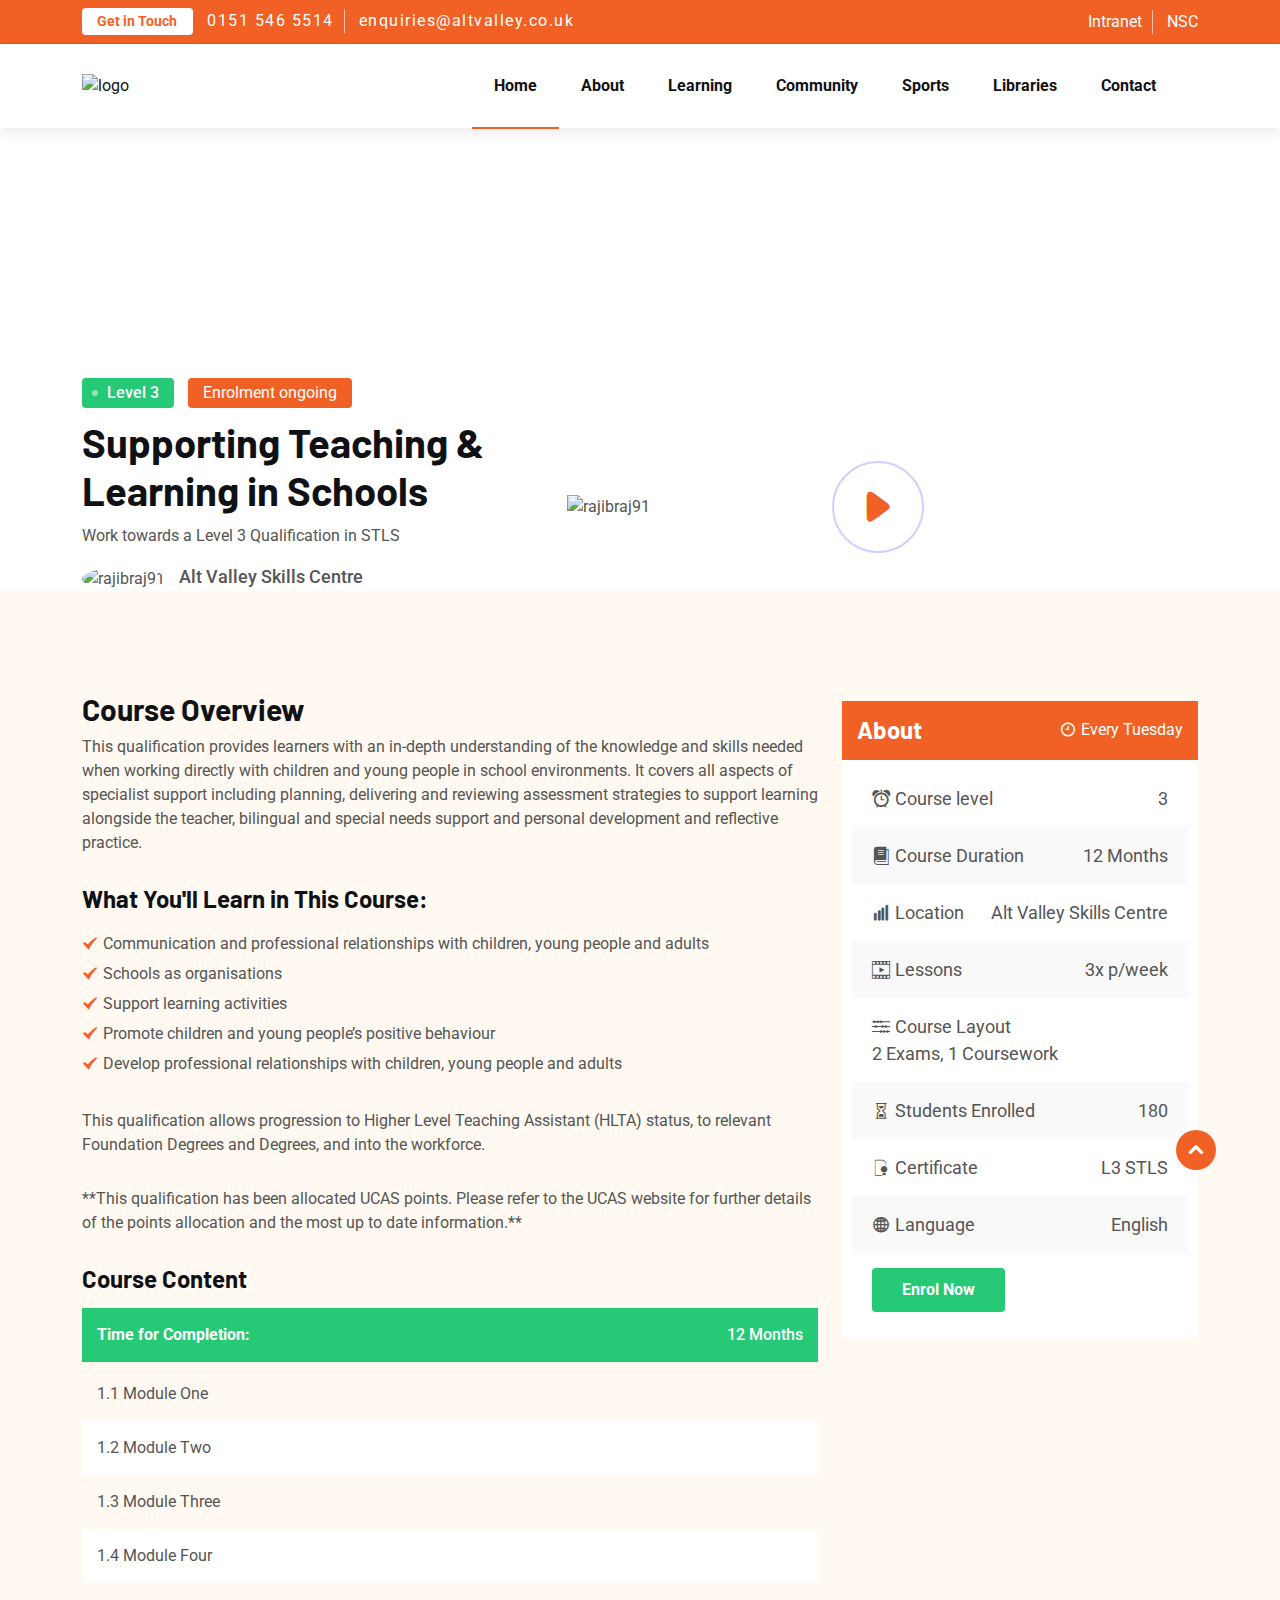
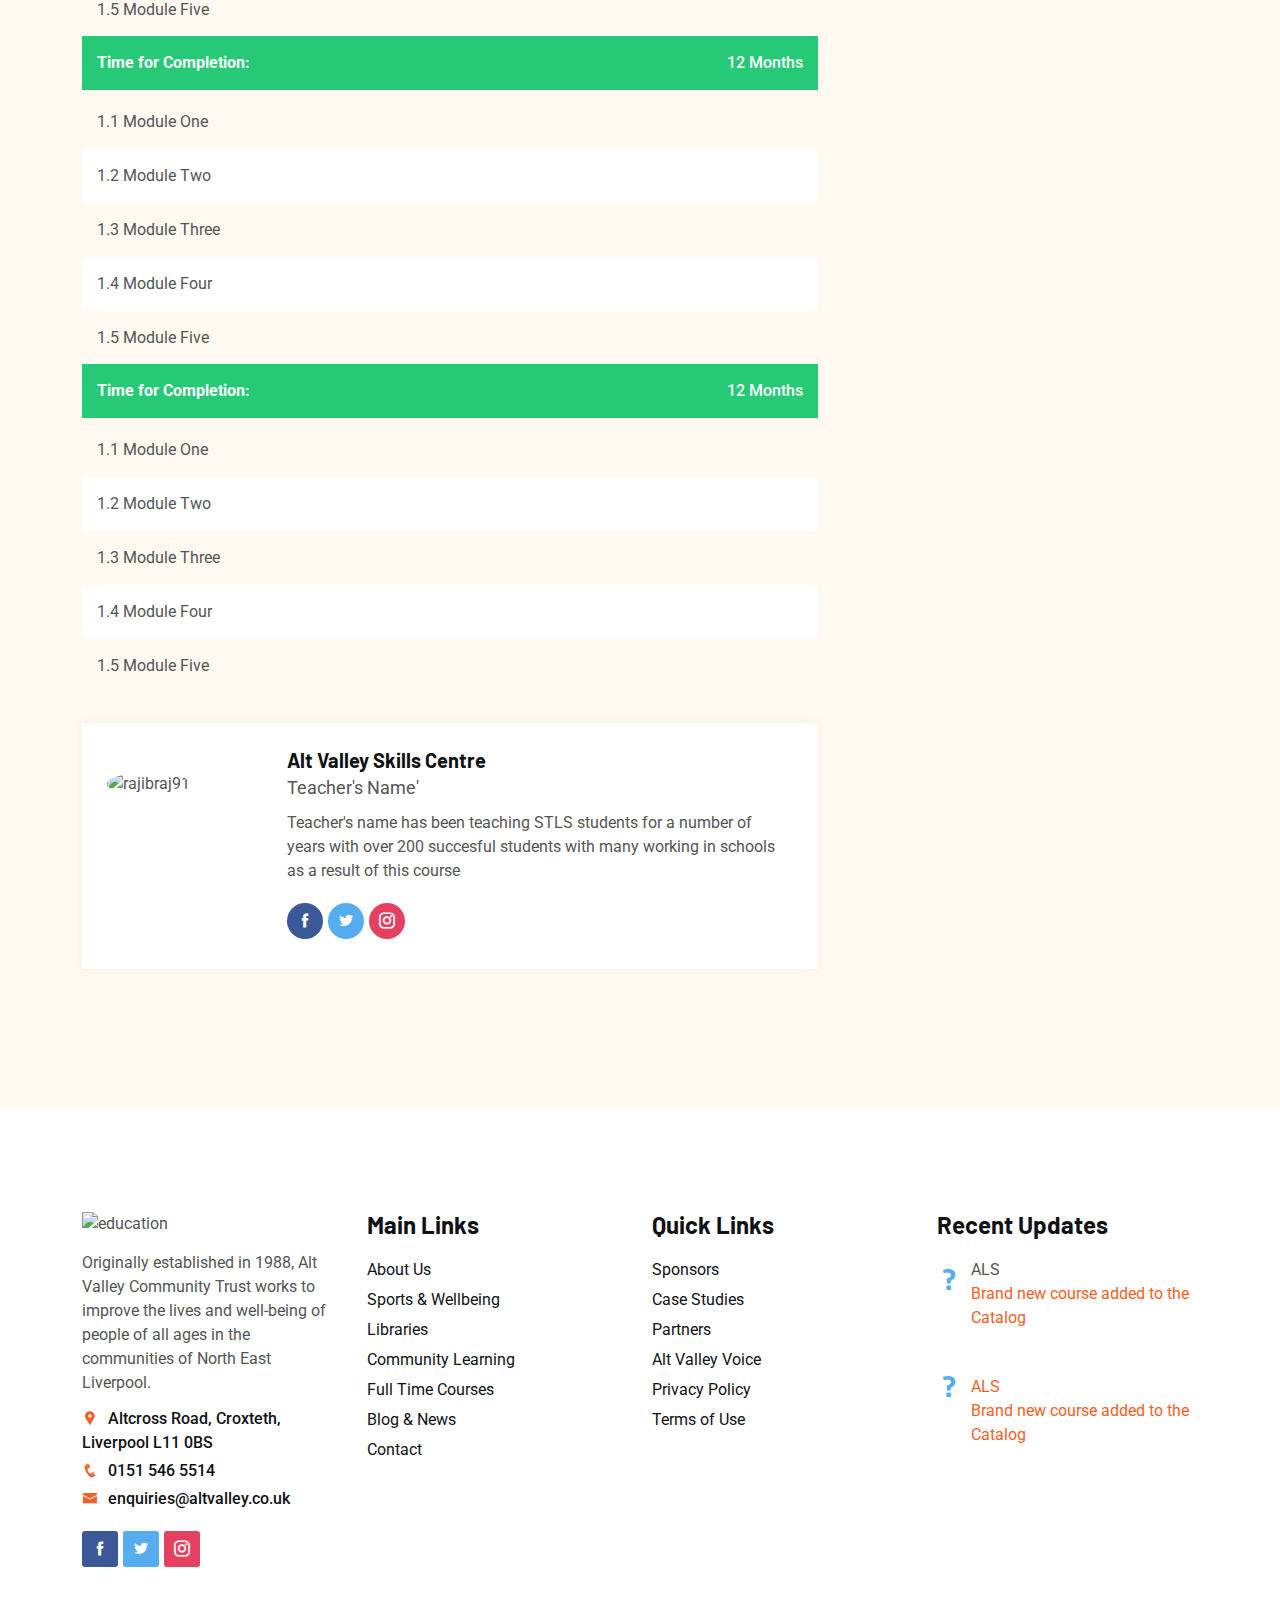
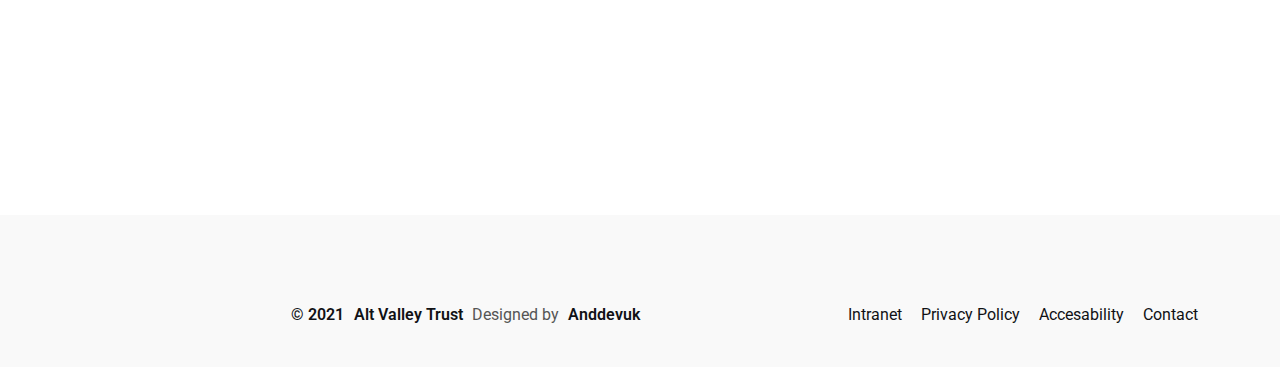
==== STLS.html @ a8e7ece6 "Add files via upload" ====
<!DOCTYPE html>
<html lang="en">
<head>
    <meta charset="UTF-8">
    <meta http-equiv="X-UA-Compatible" content="IE=edge">
    <meta name="viewport" content="width=device-width, initial-scale=1.0">
    <title>Alt Valley Community Trust</title>
    <link rel="shortcut icon" href="assets/images/x-icon.png" type="image/x-icon">

    <link rel="stylesheet" href="assets/css/animate.css">
    <link rel="stylesheet" href="assets/css/bootstrap.min.css">
    <link rel="stylesheet" href="assets/css/icofont.min.css">
    <link rel="stylesheet" href="assets/css/swiper.min.css">
    <link rel="stylesheet" href="assets/css/lightcase.css">
    <link rel="stylesheet" href="assets/css/style.css">
</head>
<body>

    <!-- preloader start here -->
    <div class="preloader d-none">
        <div class="preloader-inner">
            <div class="preloader-icon">
                <span></span>
                <span></span>
            </div>
        </div>
    </div>
    <!-- preloader ending here -->


    <!-- scrollToTop start here -->
    <a href="#" class="scrollToTop"><i class="icofont-rounded-up"></i></a>
    <!-- scrollToTop ending here -->

    <!-- header section start here -->
    <header class="header-section style-3">
        <div class="header-top">
            <div class="container">
                <div class="header-top-area">
                    <div class="header-top-contact">
                        <a href="#" class="lab-btn"><span>Get in Touch</span></a>
                        <a href="tel:0151 546 5514">0151 546 5514</a>
                        <a href="mailto:enquiries@altvalley.co.uk">enquiries@altvalley.co.uk</a>
                    </div>
                    <div class="header-top-reglog">
                        <a href="#" class="login">Intranet</a>
                        <a href="#" class="signup">NSC</a>
                    </div>
                </div>
            </div>
        </div>
        <div class="header-bottom">
            <div class="container">
                <div class="header-wrapper">
                    <div class="logo-search-acte">
                        <div class="logo">
                            <a href="#"><img src="assets/images/avct/altlogo2.png" alt="logo"></a>
                        </div>
                    </div>
                    <div class="menu-area">
                        <div class="menu">
                            <ul class="lab-ul">
                                <li class="active"><a href="#0">Home</a></li>     
                                <li><a href="#0">About</a>
                                    <ul class="lab-ul">
                                        <li><a href="#">About</a></li>
                                        <li><a href="#">Team</a></li>
                                        <li><a href="#">Instructor</a></li>
                                        <li><a href="#">Shop Pages</a></li>
                                        <li><a href="#">Search Page</a></li>
                                        <li><a href="#">Search None</a></li>
                                        <li><a href="#">404</a></li>
                                    </ul>
                                </li>
                                <li><a href="#0">Learning</a>
                                    <ul class="lab-ul">
                                        <li><a href="#">About</a></li>
                                        <li><a href="#">Team</a></li>
                                        <li><a href="#">Instructor</a></li>
                                        <li><a href="#">Shop Pages</a> </li>
                                        <li><a href="#">Search Page</a></li>
                                        <li><a href="#">Search None</a></li>
                                        <li><a href="#">404</a></li>
                                    </ul>
                                </li>  
                                <li><a href="#0">Community</a>
                                    <ul class="lab-ul">
                                        <li><a href="#">About</a></li>
                                        <li><a href="#">Team</a></li>
                                        <li><a href="#">Instructor</a></li>
                                        <li><a href="#">Shop Pages</a></li>
                                        <li><a href="#">Search Page</a></li>
                                        <li><a href="#">Search None</a></li>
                                        <li><a href="#">404</a></li>
                                    </ul>
                                </li>  
                                <li><a href="#0">Sports</a>
                                    <ul class="lab-ul">
                                        <li><a href="#">About</a></li>
                                        <li><a href="#">Team</a></li>
                                        <li><a href="#">Instructor</a></li>
                                        <li><a href="#">Shop Pages</a></li>
                                        <li><a href="#">Search Page</a></li>
                                        <li><a href="#">Search None</a></li>
                                        <li><a href="#">404</a></li>
                                    </ul>
                                </li>
                                <li><a href="#0">Libraries</a>
                                    <ul class="lab-ul">
                                        <li><a href="#">About</a></li>
                                        <li><a href="#">Team</a></li>
                                        <li><a href="#">Instructor</a></li>
                                        <li><a href="#">Shop Pages</a></li>
                                        <li><a href="#">Search Page</a></li>
                                        <li><a href="#">Search None</a></li>
                                        <li><a href="#">404</a></li>
                                    </ul>
                                </li>
                                <li><a href="#">Contact</a></li>
                            </ul>
                        </div>

                        <!-- toggle icons -->
                        <div class="header-bar d-lg-none">
                            <span></span>
                            <span></span>
                            <span></span>
                        </div>
                        <div class="ellepsis-bar d-lg-none">
                            <i class="icofont-info-square"></i>
                        </div>
                    </div>
                </div>
            </div>
        </div>
    </header>
    <!-- header section ending here -->


    <!-- Page Header section start here -->
    <div class="pageheader-section style-2">
        <div class="container">
            <div class="row justify-content-center justify-content-lg-between align-items-center flex-row-reverse">
                <div class="col-lg-7 col-12">
                    <div class="pageheader-thumb">
                        <img src="assets/images/avct/1.jpg" alt="rajibraj91" class="w-100">
                        <a href="#" class="video-button" data-rel="lightcase"><i class="icofont-ui-play"></i></a>
                    </div>
                </div>
                <div class="col-lg-5 col-12">
                    <div class="pageheader-content">
                        <div class="course-category">
                            <a href="#" class="course-cate">Level 3</a>
                            <a href="#" class="course-offer">Enrolment ongoing</a>
                        </div>
                        <h2 class="phs-title">Supporting Teaching & Learning in Schools</h2>
                        <p class="phs-desc">Work towards a Level 3 Qualification in STLS</p>
                        <div class="phs-thumb">
                            <img src="assets/images/pageheader/03.jpg" alt="rajibraj91">
                            <span>Alt Valley Skills Centre</span>
                        </div>
                    </div>
                </div>
            </div>
        </div>
    </div>
    <!-- Page Header section ending here -->


    <!-- course section start here -->
    <div class="course-single-section padding-tb section-bg">
        <div class="container">
            <div class="row justify-content-center">
                <div class="col-lg-8">
                    <div class="main-part">
                        <div class="course-item">
                            <div class="course-inner">
                                <div class="course-content">
                                    <h3>Course Overview</h3>
                                    <p>This qualification provides learners with an in-depth understanding of the knowledge and skills needed when working directly with children and young people in school environments. It covers all aspects of specialist support including planning, delivering and reviewing assessment strategies 
                                        to support learning alongside the teacher, bilingual and special needs support and personal development and reflective practice.</p>
                                    <h4>What You'll Learn in This Course:</h4>
                                    <ul class="lab-ul">
                                        <li><i class="icofont-tick-mark"></i>Communication and professional relationships with children, young people and adults</li>
                                        <li><i class="icofont-tick-mark"></i>Schools as organisations</li>
                                        <li><i class="icofont-tick-mark"></i>Support learning activities</li>
                                        <li><i class="icofont-tick-mark"></i>Promote children and young people’s positive behaviour</li>
                                        <li><i class="icofont-tick-mark"></i>Develop professional relationships with children, young people and adults</li>
                                    </ul>
                                    <p>This qualification allows progression to Higher Level Teaching Assistant (HLTA) status, to relevant Foundation Degrees and Degrees, and into the workforce.</p>
                                    <p>**This qualification has been allocated UCAS points. Please refer to the UCAS website for further details of the points allocation and the most up to date information.**</p>
                                </div>
                            </div>
                        </div>

                        <div class="course-video">
                            <div class="course-video-title">
                                <h4>Course Content</h4>
                            </div>
                            <div class="course-video-content">
                                <div class="accordion" id="accordionExample">

                                    <div class="accordion-item">
                                        <div class="accordion-header" id="accordion01">
                                            <button class="d-flex flex-wrap justify-content-between" data-bs-toggle="collapse" data-bs-target="#videolist1" aria-expanded="true" aria-controls="videolist1"><span>Time for Completion: </span> <span>12 Months</span> </button>
                                        </div>
                                        <div id="videolist1" class="accordion-collapse collapse show" aria-labelledby="accordion01" data-bs-parent="#accordionExample">
                                            <ul class="lab-ul video-item-list">
                                                <li class=" d-flex flex-wrap justify-content-between">
                                                    <div class="video-item-title">1.1 Module One</div> 
                                                </li>
                                                <li class=" d-flex flex-wrap justify-content-between">
                                                    <div class="video-item-title">1.2 Module Two</div>
                                                </li>
                                                <li class=" d-flex flex-wrap justify-content-between">
                                                    <div class="video-item-title">1.3 Module Three</div>
                                                </li>
                                                <li class=" d-flex flex-wrap justify-content-between">
                                                    <div class="video-item-title">1.4 Module Four</div>
                                                </li>
                                                <li class=" d-flex flex-wrap justify-content-between">
                                                    <div class="video-item-title">1.5 Module Five</div>
                                                </li>
                                            </ul>
                                        </div>
                                    </div>

                                    <div class="accordion-item">
                                        <div class="accordion-header" id="accordion02">
                                            <button class="d-flex flex-wrap justify-content-between" data-bs-toggle="collapse" data-bs-target="#videolist2" aria-expanded="true" aria-controls="videolist2"><span>Time for Completion: </span> <span>12 Months</span> </button>
                                        </div>
                                        <div id="videolist2" class="accordion-collapse collapse show" aria-labelledby="accordion02" data-bs-parent="#accordionExample">
                                            <ul class="lab-ul video-item-list">
                                                <li class=" d-flex flex-wrap justify-content-between">
                                                    <div class="video-item-title">1.1 Module One</div> 
                                                </li>
                                                <li class=" d-flex flex-wrap justify-content-between">
                                                    <div class="video-item-title">1.2 Module Two</div>
                                                </li>
                                                <li class=" d-flex flex-wrap justify-content-between">
                                                    <div class="video-item-title">1.3 Module Three</div>
                                                </li>
                                                <li class=" d-flex flex-wrap justify-content-between">
                                                    <div class="video-item-title">1.4 Module Four</div>
                                                </li>
                                                <li class=" d-flex flex-wrap justify-content-between">
                                                    <div class="video-item-title">1.5 Module Five</div>
                                                </li>
                                            </ul>
                                        </div>
                                    </div>

                                    <div class="accordion-item">
                                        <div class="accordion-header" id="accordion03">
                                            <button class="d-flex flex-wrap justify-content-between" data-bs-toggle="collapse" data-bs-target="#videolist3" aria-expanded="true" aria-controls="videolist3"><span>Time for Completion: </span> <span>12 Months</span> </button>
                                        </div>
                                        <div id="videolist3" class="accordion-collapse collapse show" aria-labelledby="accordion03" data-bs-parent="#accordionExample">
                                            <ul class="lab-ul video-item-list">
                                                <li class=" d-flex flex-wrap justify-content-between">
                                                    <div class="video-item-title">1.1 Module One</div> 
                                                </li>
                                                <li class=" d-flex flex-wrap justify-content-between">
                                                    <div class="video-item-title">1.2 Module Two</div>
                                                </li>
                                                <li class=" d-flex flex-wrap justify-content-between">
                                                    <div class="video-item-title">1.3 Module Three</div>
                                                </li>
                                                <li class=" d-flex flex-wrap justify-content-between">
                                                    <div class="video-item-title">1.4 Module Four</div>
                                                </li>
                                                <li class=" d-flex flex-wrap justify-content-between">
                                                    <div class="video-item-title">1.5 Module Five</div>
                                                </li>
                                            </ul>
                                        </div>
                                    </div>
                                </div>
                            </div>
                        </div>

                        <div class="authors">
                            <div class="author-thumb">
                                <img src="assets/images/author/01.jpg" alt="rajibraj91">
                            </div>
                            <div class="author-content">
                                <h5>Alt Valley Skills Centre</h5>
                                <span>Teacher's Name'</span>
                                <p>Teacher's name has been teaching STLS students for a number of years with over 200 succesful students with many working in schools as a result of this course</p>
                                <ul class="lab-ul social-icons">
                                    <li>
                                        <a href="#" class="facebook"><i class="icofont-facebook"></i></a>
                                    </li>
                                    <li>
                                        <a href="#" class="twitter"><i class="icofont-twitter"></i></a>
                                    </li>
                                    <li>
                                        <a href="#" class="instagram"><i class="icofont-instagram"></i></a>
                                    </li>
                                </ul>
                            </div>
                        </div>
                    </div>
                </div>
                <div class="col-lg-4">
                    <div class="sidebar-part">
                        <div class="course-side-detail">
                            <div class="csd-title">
                                <div class="csdt-left">
                                    <h4 class="mb-0">About</h4>
                                </div>
                                <div class="csdt-right">
                                    <p class="mb-0"><i class="icofont-clock-time"></i>Every Tuesday</p>
                                </div>
                            </div>
                            <div class="csd-content">
                                <div class="csdc-lists">
                                    <ul class="lab-ul">
                                        <li>
                                            <div class="csdc-left"><i class="icofont-ui-alarm"></i>Course level</div>
                                            <div class="csdc-right">3</div>
                                        </li>
                                        <li>
                                            <div class="csdc-left"><i class="icofont-book-alt"></i>Course Duration</div>
                                            <div class="csdc-right">12 Months</div>
                                        </li>
                                        <li>
                                            <div class="csdc-left"><i class="icofont-signal"></i>Location</div>
                                            <div class="csdc-right">Alt Valley Skills Centre</div>
                                        </li>
                                        <li>
                                            <div class="csdc-left"><i class="icofont-video-alt"></i>Lessons</div>
                                            <div class="csdc-right">3x p/week</div>
                                        </li>
                                        <li>
                                            <div class="csdc-left"><i class="icofont-abacus-alt"></i>Course Layout</div>
                                            <div class="csdc-right">2 Exams, 1 Coursework</div>
                                        </li>
                                        <li>
                                            <div class="csdc-left"><i class="icofont-hour-glass"></i>Students Enrolled</div>
                                            <div class="csdc-right">180</div>
                                        </li>
                                        <li>
                                            <div class="csdc-left"><i class="icofont-certificate"></i>Certificate</div>
                                            <div class="csdc-right">L3 STLS</div>
                                        </li>
                                        <li>
                                            <div class="csdc-left"><i class="icofont-globe"></i>Language</div>
                                            <div class="csdc-right">English</div>
                                        </li>
                                    </ul>
                                </div>

                                <div class="course-enroll">
                                    <a href="#" class="lab-btn"><span>Enrol Now</span></a>
                                </div>
                            </div>
                        </div>
                    </div>
                </div>
            </div>
        </div>
    </div>
    <!-- course section ending here -->

    
  <!-- Footer Section Start Here -->
  <footer class="style-2">
    <div class="footer-top padding-tb">
        <div class="container">
            <div class="row g-4 row-cols-xl-4 row-cols-sm-2 row-cols-1 justify-content-center">
                <div class="col">
                    <div class="footer-item our-address">
                        <div class="footer-inner">
                            <div class="footer-content">
                                <div class="title">
                                    <img src="assets/images/avct/altlogo2.png" alt="education">
                                </div>
                                <div class="content">
                                    <p>Originally established in 1988, Alt Valley Community Trust works to improve the lives and well-being of people of all ages in the communities of North East Liverpool.</p>
                                    <ul class="lab-ul office-address">
                                        <li><i class="icofont-google-map"></i>Altcross Road, Croxteth, <br>Liverpool L11 0BS</li>
                                        <li><i class="icofont-phone"></i>0151 546 5514</li>
                                        <li><i class="icofont-envelope"></i>enquiries@altvalley.co.uk</li>
                                    </ul>
                                    <ul class="lab-ul social-icons">
                                        <li><a href="#" class="facebook"><i class="icofont-facebook"></i></a></li>
                                        <li><a href="#" class="twitter"><i class="icofont-twitter"></i></a></li>
                                        <li><a href="#" class="instagram"><i class="icofont-instagram"></i></a></li>
                                    </ul>
                                </div>
                            </div>
                        </div>
                    </div>
                </div>
                <div class="col">
                    <div class="footer-item">
                        <div class="footer-inner">
                            <div class="footer-content">
                                <div class="title">
                                    <h4>Main Links</h4>
                                </div>
                                <div class="content">
                                    <ul class="lab-ul">
                                        <li><a href="#">About Us</a></li>
                                        <li><a href="#">Sports & Wellbeing</a></li>
                                        <li><a href="#">Libraries</a></li>
                                        <li><a href="#">Community Learning</a></li>
                                        <li><a href="#">Full Time Courses</a></li>
                                        <li><a href="#">Blog & News</a></li>
                                        <li><a href="#">Contact</a></li>
                                    </ul>
                                </div>
                            </div>
                        </div>
                    </div>
                </div>
                <div class="col">
                    <div class="footer-item">
                        <div class="footer-inner">
                            <div class="footer-content">
                                <div class="title">
                                    <h4>Quick Links</h4>
                                </div>
                                <div class="content">
                                    <ul class="lab-ul">
                                        <li><a href="#">Sponsors</a></li>
                                        <li><a href="#">Case Studies</a></li>
                                        <li><a href="#">Partners</a></li>
                                        <li><a href="#">Alt Valley Voice</a></li>
                                        <li><a href="#">Privacy Policy</a></li>
                                        <li><a href="#">Terms of Use</a></li>
                                    </ul>
                                </div>
                            </div>
                        </div>
                    </div>
                </div>
                <div class="col">
                    <div class="footer-item twitter-post">
                        <div class="footer-inner">
                            <div class="footer-content">
                                <div class="title">
                                    <h4>Recent Updates</h4>
                                </div>
                                <div class="content">
                                    <ul class="lab-ul">
                                        <li>
                                            <i class="icofont-question"></i>
                                            <p>ALS <a href="#">Brand new course added to the Catalog</p>
                                        </li>
                                        <li>
                                            <i class="icofont-question"></i>
                                            <p>ALS <a href="#">Brand new course added to the Catalog</p>
                                        </li>
                                    </ul>
                                </div>
                            </div>
                        </div>
                    </div>
                </div>
            </div>
        </div>
    </div>
    <div class="footer-bottom">
        <div class="container">
            <div class="section-wrapper">
                <p>&copy; 2021 <a href="#">Alt Valley Trust</a> Designed by <a href="https://anddevuk.com" target="_blank">Anddevuk</a> </p>
                <div class="footer-bottom-list">
                    <a href="#">Intranet</a>
                    <a href="#">Privacy Policy</a>
                    <a href="#">Accesability</a>
                    <a href="#">Contact</a>
                </div>
            </div>
        </div>
    </div>
</footer>
<!-- Footer Section Ending Here -->



    <script src="assets/js/jquery.js"></script>
    <script src="assets/js/bootstrap.min.js"></script>
    <script src="assets/js/swiper.min.js"></script>
    <script src="assets/js/progress.js"></script>
    <script src="assets/js/lightcase.js"></script>
    <script src="assets/js/counter-up.js"></script>
    <script src="assets/js/isotope.pkgd.js"></script>
    <script src="assets/js/functions.js"></script>
</body>
</html>
---- assets/css/lightcase.css ----
/**
 * Lightcase - jQuery Plugin
 * The smart and flexible Lightbox Plugin.
 *
 * @author		Cornel Boppart <cornel@bopp-art.com>
 * @copyright	Author
 *
 * @version		2.5.0 (11/03/2018)
 */
/**
 * Lightcase settings
 *
 * Note: Override default settings for your project without touching this source code by simply
 * defining those variables within a SASS map called '$lightcase-custom'.
 *
 * // Example usage
 * $lightcase-custom: (
 *   'breakpoint': 768px
 * );
 */
@font-face {
  font-family: 'lightcase';
  src: url("../fonts/lightcase.eot?55356177");
  src: url("../fonts/lightcase.eot?55356177#iefix") format("embedded-opentype"), url("../fonts/lightcase.woff?55356177") format("woff"), url("../fonts/lightcase.ttf?55356177") format("truetype"), url("../fonts/lightcase.svg?55356177#lightcase") format("svg");
  font-weight: normal;
  font-style: normal;
}
/* line 12, ../scss/components/fonts/_font-lightcase.scss */
[class*='lightcase-icon-']:before {
  font-family: 'lightcase', sans-serif;
  font-style: normal;
  font-weight: normal;
  speak: none;
  display: inline-block;
  text-decoration: inherit;
  width: 1em;
  text-align: center;
  /* For safety - reset parent styles, that can break glyph codes*/
  font-variant: normal;
  text-transform: none;
  /* fix buttons height, for twitter bootstrap */
  line-height: 1em;
  /* Uncomment for 3D effect */
  /* text-shadow: 1px 1px 1px rgba(127, 127, 127, 0.3); */
}

/* Codes */
/* line 35, ../scss/components/fonts/_font-lightcase.scss */
.lightcase-icon-play:before {
  content: '\e800';
}

/* line 36, ../scss/components/fonts/_font-lightcase.scss */
.lightcase-icon-pause:before {
  content: '\e801';
}

/* line 37, ../scss/components/fonts/_font-lightcase.scss */
.lightcase-icon-close:before {
  content: '\e802';
}

/* line 38, ../scss/components/fonts/_font-lightcase.scss */
.lightcase-icon-prev:before {
  content: '\e803';
}

/* line 39, ../scss/components/fonts/_font-lightcase.scss */
.lightcase-icon-next:before {
  content: '\e804';
}

/* line 40, ../scss/components/fonts/_font-lightcase.scss */
.lightcase-icon-spin:before {
  content: '\e805';
}

/**
 * Mixin providing icon defaults to be used on top of font-lightcase.
 *
 * Example usage:
 * @include icon(#e9e9e9)
 */
/**
 * Mixin providing icon defaults including a hover status to be used
 * on top of font-lightcase.
 *
 * Example usage:
 * @include icon-hover(#e9e9e9, #fff)
 */
/**
 * Provides natural content overflow behavior and scrolling support
 * even so for touch devices.
 *
 * Example usage:
 * @include overflow()
 */
/**
 * Neutralizes/resets dimensions including width, height, position as well as margins,
 * paddings and styles. Used to enforce a neutral and unstyled look and behavoir!
 *
 * Example usage:
 * @include clear(true)
 *
 * @param boolean $important
 */
@-webkit-keyframes lightcase-spin {
  0% {
    -webkit-transform: rotate(0deg);
    -moz-transform: rotate(0deg);
    -o-transform: rotate(0deg);
    transform: rotate(0deg);
  }
  100% {
    -webkit-transform: rotate(359deg);
    -moz-transform: rotate(359deg);
    -o-transform: rotate(359deg);
    transform: rotate(359deg);
  }
}
@-moz-keyframes lightcase-spin {
  0% {
    -webkit-transform: rotate(0deg);
    -moz-transform: rotate(0deg);
    -o-transform: rotate(0deg);
    transform: rotate(0deg);
  }
  100% {
    -webkit-transform: rotate(359deg);
    -moz-transform: rotate(359deg);
    -o-transform: rotate(359deg);
    transform: rotate(359deg);
  }
}
@-o-keyframes lightcase-spin {
  0% {
    -webkit-transform: rotate(0deg);
    -moz-transform: rotate(0deg);
    -o-transform: rotate(0deg);
    transform: rotate(0deg);
  }
  100% {
    -webkit-transform: rotate(359deg);
    -moz-transform: rotate(359deg);
    -o-transform: rotate(359deg);
    transform: rotate(359deg);
  }
}
@-ms-keyframes lightcase-spin {
  0% {
    -webkit-transform: rotate(0deg);
    -moz-transform: rotate(0deg);
    -o-transform: rotate(0deg);
    transform: rotate(0deg);
  }
  100% {
    -webkit-transform: rotate(359deg);
    -moz-transform: rotate(359deg);
    -o-transform: rotate(359deg);
    transform: rotate(359deg);
  }
}
@keyframes lightcase-spin {
  0% {
    -webkit-transform: rotate(0deg);
    -moz-transform: rotate(0deg);
    -o-transform: rotate(0deg);
    transform: rotate(0deg);
  }
  100% {
    -webkit-transform: rotate(359deg);
    -moz-transform: rotate(359deg);
    -o-transform: rotate(359deg);
    transform: rotate(359deg);
  }
}
/* line 1, ../scss/components/modules/_case.scss */
#lightcase-case {
  display: none;
  position: fixed;
  z-index: 2002;
  top: 50%;
  left: 50%;
  font-family: arial, sans-serif;
  font-size: 13px;
  line-height: 1.5;
  text-align: left;
  text-shadow: 0 0 10px rgba(0, 0, 0, 0.5);
}
@media screen and (max-width: 640px) {
  /* line 16, ../scss/components/modules/_case.scss */
  html[data-lc-type=inline] #lightcase-case, html[data-lc-type=ajax] #lightcase-case {
    position: fixed !important;
    top: 0 !important;
    left: 0 !important;
    right: 0 !important;
    bottom: 0 !important;
    margin: 0 !important;
    padding: 55px 0 70px 0;
    width: 100% !important;
    height: 100% !important;
    overflow: auto !important;
  }
}

@media screen and (min-width: 641px) {
  /* line 4, ../scss/components/modules/_content.scss */
  html:not([data-lc-type=error]) #lightcase-content {
    position: relative;
    z-index: 1;
    text-shadow: none;
    background-color: #fff;
    -webkit-box-shadow: 0 0 30px rgba(0, 0, 0, 0.5);
    -moz-box-shadow: 0 0 30px rgba(0, 0, 0, 0.5);
    -o-box-shadow: 0 0 30px rgba(0, 0, 0, 0.5);
    box-shadow: 0 0 30px rgba(0, 0, 0, 0.5);
    -webkit-backface-visibility: hidden;
  }
}
@media screen and (min-width: 641px) {
  /* line 23, ../scss/components/modules/_content.scss */
  html[data-lc-type=image] #lightcase-content, html[data-lc-type=video] #lightcase-content {
    background-color: #333;
  }
}
/* line 31, ../scss/components/modules/_content.scss */
html[data-lc-type=inline] #lightcase-content, html[data-lc-type=ajax] #lightcase-content, html[data-lc-type=error] #lightcase-content {
  -webkit-box-shadow: none;
  -moz-box-shadow: none;
  -o-box-shadow: none;
  box-shadow: none;
}
@media screen and (max-width: 640px) {
  /* line 31, ../scss/components/modules/_content.scss */
  html[data-lc-type=inline] #lightcase-content, html[data-lc-type=ajax] #lightcase-content, html[data-lc-type=error] #lightcase-content {
    position: relative !important;
    top: auto !important;
    left: auto !important;
    width: auto !important;
    height: auto !important;
    margin: 0 !important;
    padding: 0 !important;
    border: none !important;
    background: none !important;
  }
}
/* line 43, ../scss/components/modules/_content.scss */
html[data-lc-type=inline] #lightcase-content .lightcase-contentInner, html[data-lc-type=ajax] #lightcase-content .lightcase-contentInner, html[data-lc-type=error] #lightcase-content .lightcase-contentInner {
  -webkit-box-sizing: border-box;
  -moz-box-sizing: border-box;
  -o-box-sizing: border-box;
  box-sizing: border-box;
}
@media screen and (max-width: 640px) {
  /* line 43, ../scss/components/modules/_content.scss */
  html[data-lc-type=inline] #lightcase-content .lightcase-contentInner, html[data-lc-type=ajax] #lightcase-content .lightcase-contentInner, html[data-lc-type=error] #lightcase-content .lightcase-contentInner {
    padding: 15px;
  }
  /* line 52, ../scss/components/modules/_content.scss */
  html[data-lc-type=inline] #lightcase-content .lightcase-contentInner, html[data-lc-type=inline] #lightcase-content .lightcase-contentInner > *, html[data-lc-type=ajax] #lightcase-content .lightcase-contentInner, html[data-lc-type=ajax] #lightcase-content .lightcase-contentInner > *, html[data-lc-type=error] #lightcase-content .lightcase-contentInner, html[data-lc-type=error] #lightcase-content .lightcase-contentInner > * {
    width: 100% !important;
    max-width: none !important;
  }
  /* line 59, ../scss/components/modules/_content.scss */
  html[data-lc-type=inline] #lightcase-content .lightcase-contentInner > *:not(iframe), html[data-lc-type=ajax] #lightcase-content .lightcase-contentInner > *:not(iframe), html[data-lc-type=error] #lightcase-content .lightcase-contentInner > *:not(iframe) {
    height: auto !important;
    max-height: none !important;
  }
}
@media screen and (max-width: 640px) {
  /* line 70, ../scss/components/modules/_content.scss */
  html.lightcase-isMobileDevice[data-lc-type=iframe] #lightcase-content .lightcase-contentInner iframe {
    overflow: auto;
    -webkit-overflow-scrolling: touch;
  }
}
@media screen and (max-width: 640px) and (min-width: 641px) {
  /* line 74, ../scss/components/modules/_content.scss */
  html[data-lc-type=image] #lightcase-content .lightcase-contentInner, html[data-lc-type=video] #lightcase-content .lightcase-contentInner {
    line-height: 0.75;
  }
}

/* line 82, ../scss/components/modules/_content.scss */
html[data-lc-type=image] #lightcase-content .lightcase-contentInner {
  position: relative;
  overflow: hidden !important;
}
@media screen and (max-width: 640px) {
  /* line 91, ../scss/components/modules/_content.scss */
  html[data-lc-type=inline] #lightcase-content .lightcase-contentInner .lightcase-inlineWrap, html[data-lc-type=ajax] #lightcase-content .lightcase-contentInner .lightcase-inlineWrap, html[data-lc-type=error] #lightcase-content .lightcase-contentInner .lightcase-inlineWrap {
    position: relative !important;
    top: auto !important;
    left: auto !important;
    width: auto !important;
    height: auto !important;
    margin: 0 !important;
    padding: 0 !important;
    border: none !important;
    background: none !important;
  }
}
@media screen and (min-width: 641px) {
  /* line 100, ../scss/components/modules/_content.scss */
  html:not([data-lc-type=error]) #lightcase-content .lightcase-contentInner .lightcase-inlineWrap {
    padding: 30px;
    overflow: auto;
    -webkit-box-sizing: border-box;
    -moz-box-sizing: border-box;
    -o-box-sizing: border-box;
    box-sizing: border-box;
  }
}
@media screen and (max-width: 640px) {
  /* line 117, ../scss/components/modules/_content.scss */
  #lightcase-content h1, #lightcase-content h2, #lightcase-content h3, #lightcase-content h4, #lightcase-content h5, #lightcase-content h6, #lightcase-content p {
    color: #aaa;
  }
}
@media screen and (min-width: 641px) {
  /* line 117, ../scss/components/modules/_content.scss */
  #lightcase-content h1, #lightcase-content h2, #lightcase-content h3, #lightcase-content h4, #lightcase-content h5, #lightcase-content h6, #lightcase-content p {
    color: #333;
  }
}

/* line 3, ../scss/components/modules/_error.scss */
#lightcase-case p.lightcase-error {
  margin: 0;
  font-size: 17px;
  text-align: center;
  white-space: nowrap;
  overflow: hidden;
  text-overflow: ellipsis;
  color: #aaa;
}
@media screen and (max-width: 640px) {
  /* line 3, ../scss/components/modules/_error.scss */
  #lightcase-case p.lightcase-error {
    padding: 30px 0;
  }
}
@media screen and (min-width: 641px) {
  /* line 3, ../scss/components/modules/_error.scss */
  #lightcase-case p.lightcase-error {
    padding: 0;
  }
}

/* line 4, ../scss/components/modules/_global.scss */
.lightcase-open body {
  overflow: hidden;
}
/* line 8, ../scss/components/modules/_global.scss */
.lightcase-isMobileDevice .lightcase-open body {
  max-width: 100%;
  max-height: 100%;
}

/* line 1, ../scss/components/modules/_info.scss */
#lightcase-info {
  position: absolute;
  padding-top: 15px;
}
/* line 9, ../scss/components/modules/_info.scss */
#lightcase-info #lightcase-title,
#lightcase-info #lightcase-caption {
  margin: 0;
  padding: 0;
  line-height: 1.5;
  font-weight: normal;
  text-overflow: ellipsis;
}
/* line 19, ../scss/components/modules/_info.scss */
#lightcase-info #lightcase-title {
  font-size: 17px;
  color: #aaa;
}
@media screen and (max-width: 640px) {
  /* line 19, ../scss/components/modules/_info.scss */
  #lightcase-info #lightcase-title {
    position: fixed;
    top: 10px;
    left: 0;
    max-width: 87.5%;
    padding: 5px 15px;
    background: #333;
  }
}
/* line 33, ../scss/components/modules/_info.scss */
#lightcase-info #lightcase-caption {
  clear: both;
  font-size: 13px;
  color: #aaa;
}
/* line 39, ../scss/components/modules/_info.scss */
#lightcase-info #lightcase-sequenceInfo {
  font-size: 11px;
  color: #aaa;
}
@media screen and (max-width: 640px) {
  /* line 45, ../scss/components/modules/_info.scss */
  .lightcase-fullScreenMode #lightcase-info {
    padding-left: 15px;
    padding-right: 15px;
  }
  /* line 51, ../scss/components/modules/_info.scss */
  html:not([data-lc-type=image]):not([data-lc-type=video]):not([data-lc-type=flash]):not([data-lc-type=error]) #lightcase-info {
    position: static;
  }
}

/* line 1, ../scss/components/modules/_loading.scss */
#lightcase-loading {
  position: fixed;
  z-index: 9999;
  width: 1.123em;
  height: auto;
  font-size: 38px;
  line-height: 1;
  text-align: center;
  text-shadow: none;
  position: fixed;
  z-index: 2001;
  top: 50%;
  left: 50%;
  margin-top: -0.5em;
  margin-left: -0.5em;
  opacity: 1;
  font-size: 32px;
  text-shadow: 0 0 15px #fff;
  -moz-transform-origin: 50% 53%;
  -webkit-animation: lightcase-spin 0.5s infinite linear;
  -moz-animation: lightcase-spin 0.5s infinite linear;
  -o-animation: lightcase-spin 0.5s infinite linear;
  animation: lightcase-spin 0.5s infinite linear;
}
/* line 20, ../scss/components/mixins/_presets.scss */
#lightcase-loading, #lightcase-loading:focus {
  text-decoration: none;
  color: #fff;
  -webkit-tap-highlight-color: transparent;
  -webkit-transition: color, opacity, ease-in-out 0.25s;
  -moz-transition: color, opacity, ease-in-out 0.25s;
  -o-transition: color, opacity, ease-in-out 0.25s;
  transition: color, opacity, ease-in-out 0.25s;
}
/* line 32, ../scss/components/mixins/_presets.scss */
#lightcase-loading > span {
  display: inline-block;
  text-indent: -9999px;
}

/* line 2, ../scss/components/modules/_navigation.scss */
a[class*='lightcase-icon-'] {
  position: fixed;
  z-index: 9999;
  width: 1.123em;
  height: auto;
  font-size: 38px;
  line-height: 1;
  text-align: center;
  text-shadow: none;
  outline: none;
  cursor: pointer;
}
/* line 20, ../scss/components/mixins/_presets.scss */
a[class*='lightcase-icon-'], a[class*='lightcase-icon-']:focus {
  text-decoration: none;
  color: rgba(255, 255, 255, 0.6);
  -webkit-tap-highlight-color: transparent;
  -webkit-transition: color, opacity, ease-in-out 0.25s;
  -moz-transition: color, opacity, ease-in-out 0.25s;
  -o-transition: color, opacity, ease-in-out 0.25s;
  transition: color, opacity, ease-in-out 0.25s;
}
/* line 32, ../scss/components/mixins/_presets.scss */
a[class*='lightcase-icon-'] > span {
  display: inline-block;
  text-indent: -9999px;
}
/* line 49, ../scss/components/mixins/_presets.scss */
a[class*='lightcase-icon-']:hover {
  color: white;
  text-shadow: 0 0 15px white;
}
/* line 10, ../scss/components/modules/_navigation.scss */
.lightcase-isMobileDevice a[class*='lightcase-icon-']:hover {
  color: #aaa;
  text-shadow: none;
}
/* line 17, ../scss/components/modules/_navigation.scss */
a[class*='lightcase-icon-'].lightcase-icon-close {
  position: fixed;
  top: 15px;
  right: 15px;
  bottom: auto;
  margin: 0;
  opacity: 0;
  outline: none;
}
/* line 28, ../scss/components/modules/_navigation.scss */
a[class*='lightcase-icon-'].lightcase-icon-prev {
  left: 15px;
}
/* line 33, ../scss/components/modules/_navigation.scss */
a[class*='lightcase-icon-'].lightcase-icon-next {
  right: 15px;
}
/* line 38, ../scss/components/modules/_navigation.scss */
a[class*='lightcase-icon-'].lightcase-icon-pause, a[class*='lightcase-icon-'].lightcase-icon-play {
  left: 50%;
  margin-left: -0.5em;
}
@media screen and (min-width: 641px) {
  /* line 38, ../scss/components/modules/_navigation.scss */
  a[class*='lightcase-icon-'].lightcase-icon-pause, a[class*='lightcase-icon-'].lightcase-icon-play {
    opacity: 0;
  }
}
@media screen and (max-width: 640px) {
  /* line 2, ../scss/components/modules/_navigation.scss */
  a[class*='lightcase-icon-'] {
    bottom: 15px;
    font-size: 24px;
  }
}
@media screen and (min-width: 641px) {
  /* line 2, ../scss/components/modules/_navigation.scss */
  a[class*='lightcase-icon-'] {
    bottom: 50%;
    margin-bottom: -0.5em;
  }
  /* line 57, ../scss/components/modules/_navigation.scss */
  a[class*='lightcase-icon-']:hover, #lightcase-case:hover ~ a[class*='lightcase-icon-'] {
    opacity: 1;
  }
}

/* line 1, ../scss/components/modules/_overlay.scss */
#lightcase-overlay {
  display: none;
  width: 100%;
  min-height: 100%;
  position: fixed;
  z-index: 2000;
  top: -9999px;
  bottom: -9999px;
  left: 0;
  background: #333;
}
@media screen and (max-width: 640px) {
  /* line 1, ../scss/components/modules/_overlay.scss */
  #lightcase-overlay {
    opacity: 1 !important;
  }
}
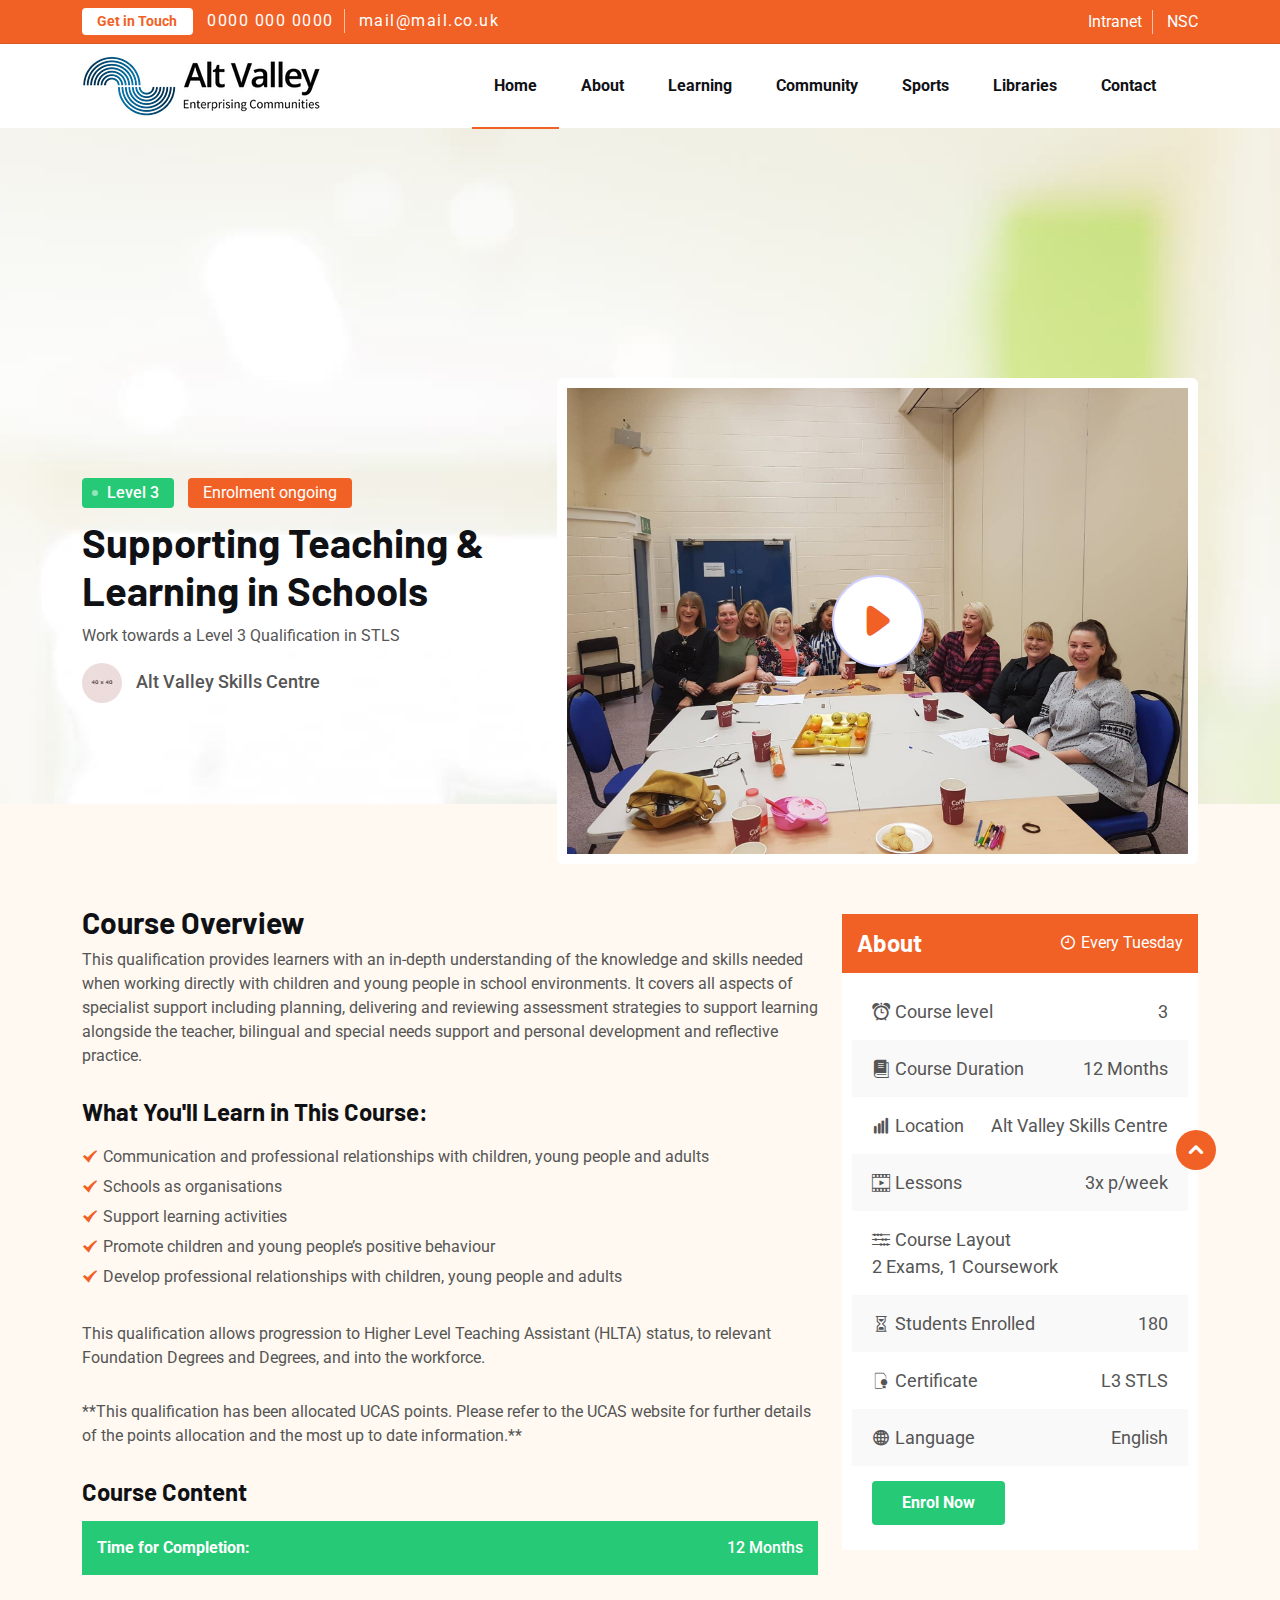
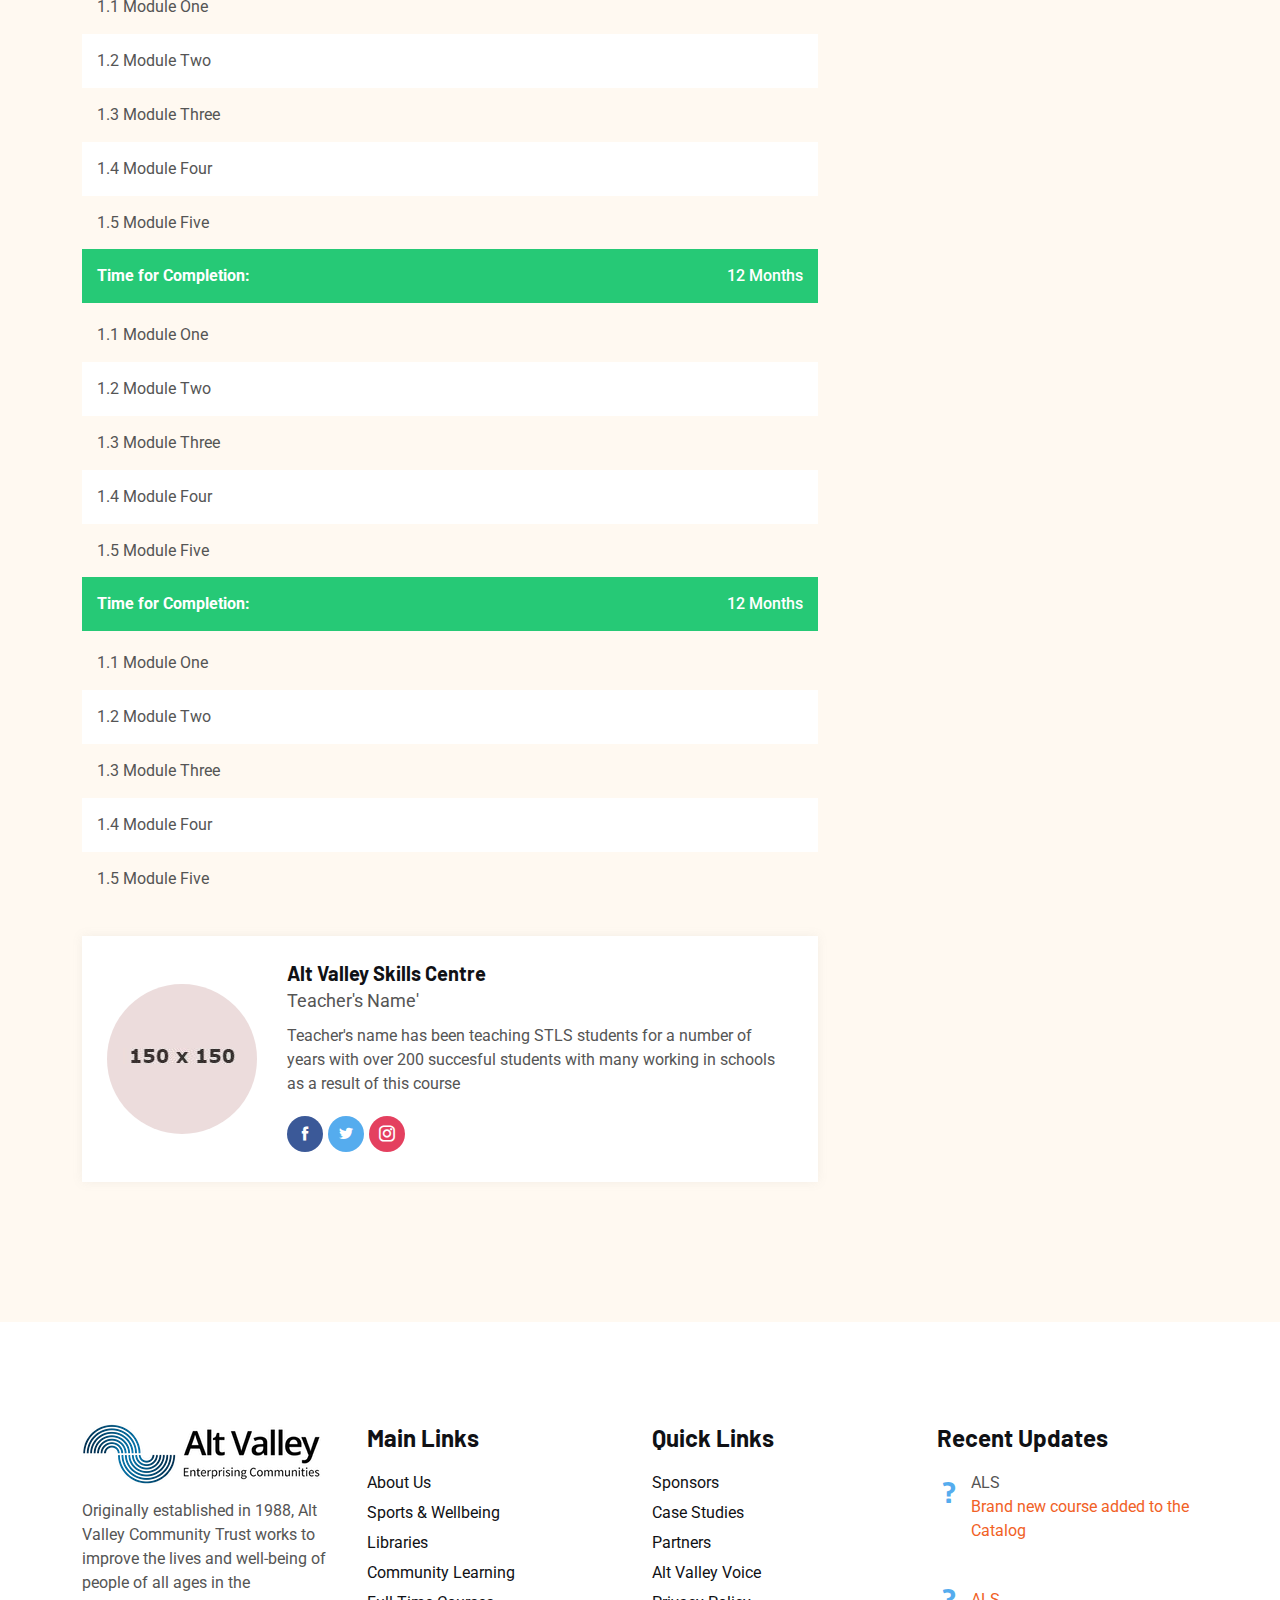
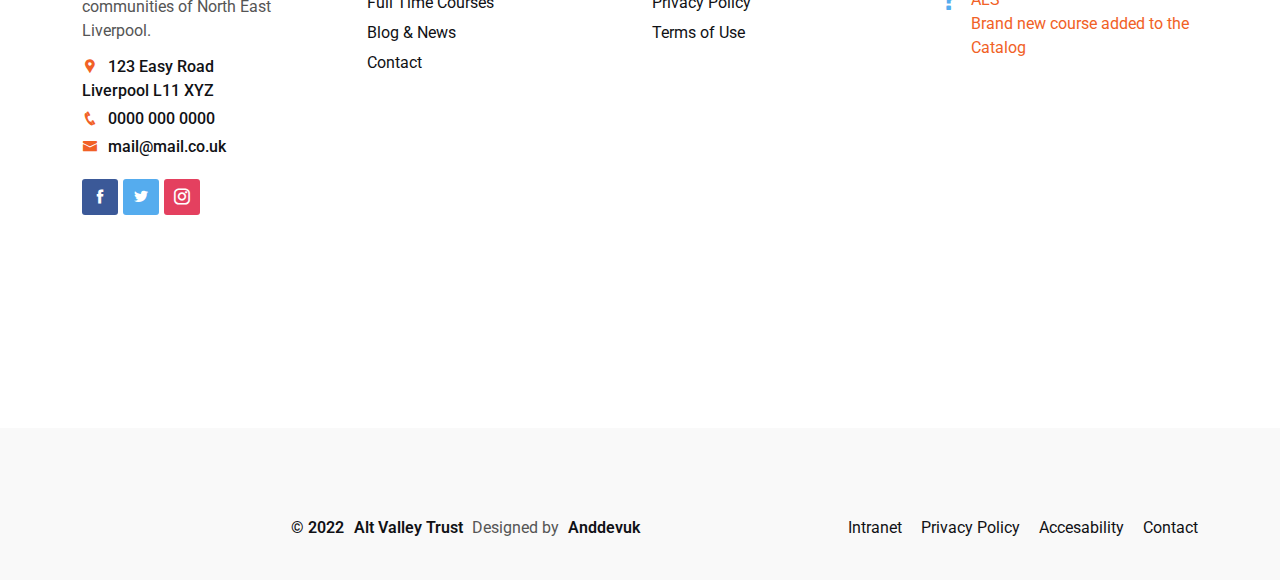
==== commit 75fbc09e: "Update STLS.html" ====
--- a/STLS.html
+++ b/STLS.html
@@ -39,8 +39,8 @@
                 <div class="header-top-area">
                     <div class="header-top-contact">
                         <a href="#" class="lab-btn"><span>Get in Touch</span></a>
-                        <a href="tel:0151 546 5514">0151 546 5514</a>
-                        <a href="mailto:enquiries@altvalley.co.uk">enquiries@altvalley.co.uk</a>
+                        <a href="tel:0151 546 5514">0000 000 0000</a>
+                        <a href="mailto:mail@mail.co.uk">mail@mail.co.uk</a>
                     </div>
                     <div class="header-top-reglog">
                         <a href="#" class="login">Intranet</a>
@@ -61,61 +61,11 @@
                         <div class="menu">
                             <ul class="lab-ul">
                                 <li class="active"><a href="#0">Home</a></li>     
-                                <li><a href="#0">About</a>
-                                    <ul class="lab-ul">
-                                        <li><a href="#">About</a></li>
-                                        <li><a href="#">Team</a></li>
-                                        <li><a href="#">Instructor</a></li>
-                                        <li><a href="#">Shop Pages</a></li>
-                                        <li><a href="#">Search Page</a></li>
-                                        <li><a href="#">Search None</a></li>
-                                        <li><a href="#">404</a></li>
-                                    </ul>
-                                </li>
-                                <li><a href="#0">Learning</a>
-                                    <ul class="lab-ul">
-                                        <li><a href="#">About</a></li>
-                                        <li><a href="#">Team</a></li>
-                                        <li><a href="#">Instructor</a></li>
-                                        <li><a href="#">Shop Pages</a> </li>
-                                        <li><a href="#">Search Page</a></li>
-                                        <li><a href="#">Search None</a></li>
-                                        <li><a href="#">404</a></li>
-                                    </ul>
-                                </li>  
-                                <li><a href="#0">Community</a>
-                                    <ul class="lab-ul">
-                                        <li><a href="#">About</a></li>
-                                        <li><a href="#">Team</a></li>
-                                        <li><a href="#">Instructor</a></li>
-                                        <li><a href="#">Shop Pages</a></li>
-                                        <li><a href="#">Search Page</a></li>
-                                        <li><a href="#">Search None</a></li>
-                                        <li><a href="#">404</a></li>
-                                    </ul>
-                                </li>  
-                                <li><a href="#0">Sports</a>
-                                    <ul class="lab-ul">
-                                        <li><a href="#">About</a></li>
-                                        <li><a href="#">Team</a></li>
-                                        <li><a href="#">Instructor</a></li>
-                                        <li><a href="#">Shop Pages</a></li>
-                                        <li><a href="#">Search Page</a></li>
-                                        <li><a href="#">Search None</a></li>
-                                        <li><a href="#">404</a></li>
-                                    </ul>
-                                </li>
-                                <li><a href="#0">Libraries</a>
-                                    <ul class="lab-ul">
-                                        <li><a href="#">About</a></li>
-                                        <li><a href="#">Team</a></li>
-                                        <li><a href="#">Instructor</a></li>
-                                        <li><a href="#">Shop Pages</a></li>
-                                        <li><a href="#">Search Page</a></li>
-                                        <li><a href="#">Search None</a></li>
-                                        <li><a href="#">404</a></li>
-                                    </ul>
-                                </li>
+                                <li><a href="#0">About</a></li>
+                                <li><a href="#0">Learning</a></li>  
+                                <li><a href="#0">Community</a></li>  
+                                <li><a href="#0">Sports</a></li>
+                                <li><a href="#0">Libraries</a></li>
                                 <li><a href="#">Contact</a></li>
                             </ul>
                         </div>
@@ -378,9 +328,9 @@
                                 <div class="content">
                                     <p>Originally established in 1988, Alt Valley Community Trust works to improve the lives and well-being of people of all ages in the communities of North East Liverpool.</p>
                                     <ul class="lab-ul office-address">
-                                        <li><i class="icofont-google-map"></i>Altcross Road, Croxteth, <br>Liverpool L11 0BS</li>
-                                        <li><i class="icofont-phone"></i>0151 546 5514</li>
-                                        <li><i class="icofont-envelope"></i>enquiries@altvalley.co.uk</li>
+                                        <li><i class="icofont-google-map"></i>123 Easy Road <br>Liverpool L11 XYZ</li>
+                                        <li><i class="icofont-phone"></i>0000 000 0000</li>
+                                        <li><i class="icofont-envelope"></i>mail@mail.co.uk</li>
                                     </ul>
                                     <ul class="lab-ul social-icons">
                                         <li><a href="#" class="facebook"><i class="icofont-facebook"></i></a></li>
@@ -464,7 +414,7 @@
     <div class="footer-bottom">
         <div class="container">
             <div class="section-wrapper">
-                <p>&copy; 2021 <a href="#">Alt Valley Trust</a> Designed by <a href="https://anddevuk.com" target="_blank">Anddevuk</a> </p>
+                <p>&copy; 2022 <a href="#">Alt Valley Trust</a> Designed by <a href="https://anddevuk.com" target="_blank">Anddevuk</a> </p>
                 <div class="footer-bottom-list">
                     <a href="#">Intranet</a>
                     <a href="#">Privacy Policy</a>
@@ -488,4 +438,4 @@
     <script src="assets/js/isotope.pkgd.js"></script>
     <script src="assets/js/functions.js"></script>
 </body>
-</html>+</html>
--- a/assets/css/style.css
+++ b/assets/css/style.css
@@ -2,6657 +2,4699 @@
 @import url("https://fonts.googleapis.com/css2?family=Barlow:wght@100;200;300;400;500;600;700;800;900&family=Roboto:ital,wght@0,300;0,400;0,500;0,700;0,900;1,400&display=swap");
 /*! @@@@@@@@@@@@@@@@@@@@@@
 
-Template Name: Edukon
-Template URI: https://themeforest.net/user/CodexCoder
-Author: CodexCoder
-Author URI: https://themeforest.net/user/CodexCoder
-Description: Description
+Template Name: AVCT
+Template URI: https://altvalley.co.uk
+Author: Anddevuk
+Description: small sample of the upcoming website for alt valley community trust
 Version: 1.0.0
-Text Domain: edukon
-Tags: academy, children, education, institute, kids, kids care, kids care home, kids school, kinder garden, kindergarten, nursery, play school, pre-school, responsive
+Text Domain: avct
+Tags: education, charity, non-profit, community, trust, sports, help, funding
 
 @@@@@@@@@@@@@@@@@@@@@@ */
-/* @@@@@@@@@@@@@@@@@@@@@@
->>> TABLE OF CONTENTS START:
-
-01. Normalize CSS
-02. Global CSS
-03. Header 
-	* Style-1
-	* Style-2
-	* Style-3
-	* Mobile Menu
-04. Banner 
-	* Style-1
-	* Style-2
-	* Style-3
-05. Page Header
-  	* Style-1
-06. Feature Section
-07. About Section
-	* Style-1
-	* Style-2
-	* Style-3
-08. Category Section
-	* Style-1
-	* Style-2
-	* Style-3
-	* Style-4
-09. course Section
-	* Style-1
-	* Style-2
-	* Style-3
-	* Style-4
-10. Course Single Section
-11. Event Section
-	* Style-1
-	* Style-2
-12. Instructor Section
-13. Testimonial Section
-	* Style-1
-	* Style-2
-	* Style-3
-14. Sponsor Section
-15. Newsletter Section
-16. Counterup Section
-17. Countdown Section
-18. Offer Section
-19. Contact Section
-20. Faq Section
-21. Fore Zero
-22. Blog
-	* Style-1
-	* Style-2
-	* Style-3
-	* Blog Single
-23. Widget
-24. Shop Page
-  * Shop Single
-  * cart Page
-25. Services Page
-26. Service Single Page & etc.
-
-
-
->>> TABLE OF CONTENTS END:
-@@@@@@@@@@@@@@@@@@@@@@ */
 /* @@@@@@@@@@@@@  Extend Property CSS Writing Now  @@@@@@@@@@@@@@ */
-.news-letter .section-wrapper, footer.style-2 .footer-bottom .section-wrapper, footer.style-2 .footer-top .footer-item.twitter-post .footer-inner .footer-content .content ul li, .widget.letest-product .widget-wrapper ul li, .widget.widget-tags ul.widget-wrapper, .blog-single .section-wrapper .post-item .post-inner .post-content .tags-section .tags, .blog-single .section-wrapper .post-item .post-inner .post-content .tags-section, .comment-respond .add-comment .comment-form p.comment-form-cookies-consent, .comment-respond .add-comment .comment-form, .comments .comment-list .comment, .navigations-part, .csdc-lists ul li, .course-side-detail .csd-content .sidebar-social .ss-content ul, .course-side-detail .csd-title, .authors, .contact-form, .shop-cart .section-wrapper .cart-bottom .shiping-box .cart-overview ul li, .shop-cart .section-wrapper .cart-bottom .cart-checkout-box .cart-checkout, .shop-cart .section-wrapper .cart-bottom .cart-checkout-box, .shop-cart .section-wrapper .cart-top table tbody tr td.product-item, .shop-single .review .review-content .description .post-item, .shop-single .review .review-content .review-showing .client-review .review-form form .rating ul, .shop-single .review .review-content .review-showing .client-review .review-form form .rating, .shop-single .review .review-content .review-showing .content li .post-content .entry-meta .posted-on, .shop-single .review .review-content .review-showing .content li .post-content .entry-meta, .shop-single .review .review-nav, .shop-single .product-details .post-content form, .shop-page .modal .modal-dialog .modal-content .modal-body .product-details-inner .cart-button, .shop-page .shop-product-wrap .product-list-item, .shop-page .shop-product-wrap .product-item .product-thumb .product-action-link, .shop-page .shop-product-wrap .product-list-item .product-thumb .product-action-link, .app-section .section-wrapper ul, .date li, .date, .workshop-join .workshop-join-form form .input-area, .workshop-join .workshop-join-form form, .instructor-section.style-2 .section-wrapper .count-item .count-inner, .contact-info-section .section-wrapper, .about-section.style-4 .about-item .counter-part .count-item .count-inner, .about-section.style-4 .about-item .about-content .details li p, .about-section.style-4 .about-item .about-content .details li, .about-section.style-4 .about-items, .about-section .about-right .section-wrapper ul li, .course-section.style-3 .section-header .course-filter-group ul, .course-section.style-3 .section-header, .course-section.style-2 .section-header .course-navigations, .category-section.style-4 .section-wrapper .category-item .category-inner .category-content, .banner-section.style-4 .banner-content ul, .banner-section.style-4 .banner-content form, .banner-section .section-wrapper .banner-content form, .menu-search-form form, .menu > ul, .header-wrapper .menu-area, .header-wrapper, .header-top-area .left, .header-top-area, .header-section.style-2 .logo-search-acte, .feature-item .feature-inner, .event-item .event-inner .event-content .event-content-info ul, .event-item .event-inner .event-content, .contact-item, .skill-item .skill-inner, .achieve-item .achieve-inner, .post-item.slider-post .post-inner .post-thumb.post-thumb-slider, .post-item .post-inner .post-footer, .post-item .post-inner .post-content .meta-post ul, .stu-feed-item .stu-feed-inner .stu-feed-top .sft-left, .stu-feed-item .stu-feed-inner .stu-feed-top, .instructor-item.style-2 .instructor-inner, .course-item.style-4 .course-inner .course-thumb .course-category, .course-item.style-3 .course-inner .course-thumb .course-info, .course-item.style-2 .course-inner, .course-item .course-inner .course-content .course-footer, .course-item .course-inner .course-content .course-details, .course-item .course-inner .course-content .course-category, .social-icons, .account-form .form-group .checkgroup, .default-pagination {
-  display: flex;
-  flex-wrap: wrap;
-}
-
-.comment-respond .add-comment .comment-form p.comment-form-cookies-consent {
-  flex-wrap: nowrap;
-}
-
-.news-letter .section-wrapper .news-form form .nf-list, .news-letter .section-wrapper, .news-footer-wrap, .footer-top .footer-item .footer-inner .footer-content .title h4, .widget.widget-search .search-wrapper, .blog-single .section-wrapper .post-item .post-inner .post-content .video-thumb, .blog-single .section-wrapper .post-item .post-inner .post-content blockquote, .shop-single .review .review-content .description .post-item .post-content ul li, .shop-single .product-details .post-content form .select-product select, .shop-single .product-details .post-content form .select-product, .shop-single .product-details .product-thumb, .shop-page .modal .modal-dialog .modal-content .modal-body .product-details-inner .thumb, .shop-page .shop-product-wrap .product-item .product-thumb .pro-thumb, .shop-page .shop-product-wrap .product-list-item .product-thumb .pro-thumb, .shop-page .shop-product-wrap .product-item .product-thumb, .shop-page .shop-product-wrap .product-list-item .product-thumb, .skill-section .container, .skill-section, .choose-section, .student-feedbak-section .section-wrapper .sf-left .sfl-thumb, .student-feedbak-section, .register-section .section-wrapper *, .register-section .section-wrapper, .clients-section.style-3 .section-wrapper .clients-slider2, .clients-section.style-3 .section-wrapper .client-item .client-inner .client-thumb, .clients-section.style-3 .section-header, .clients-section.style-2 .section-wrapper .clients .client-list .client-thumb img, .clients-section.style-2 .section-wrapper .clients .client-list .client-thumb, .clients-section.style-2 .section-wrapper .clients, .feature-section.style-2 .section-wrapper, .feature-section *, .feature-section, .newsletters-section .newsletter-area .news-mass i, .newsletters-section .newsletter-area, .newsletters-section, .workshop-join .section-wrapper .workshop-title h5, .event-section.style-2 .section-wrapper, .event-section *, .event-section, .instructor-single-section .instructor-wrapper .instructor-single-top .instructor-single-item .instructor-single-content ul li .list-attr, .instructor-single-section .instructor-wrapper .instructor-single-top .instructor-single-item .instructor-single-content ul li span, .instructor-single-section .instructor-wrapper .instructor-single-top .instructor-single-item .instructor-single-thumb img, .instructor-single-section .instructor-wrapper .instructor-single-top, .instructor-section.style-3 .section-wrapper .instructor-bottom .instructor-slider, .instructor-section.style-2 .section-wrapper, .instructor-section.style-2, .contact-info-section .section-wrapper .cinfo-item .cinfo-inner .cinfo-thumb, .contact-info-section .section-wrapper .cinfo-or span, .contact-info-section .section-wrapper, .about-section.style-3 .about-left, .about-section .about-right, .about-section .about-left, .about-section, .course-section.style-3, .course-section.style-2 .section-header, .category-section.style-4 .section-wrapper .category-item .category-inner, .pageheader-section.style-2 .pageheader-content .course-category .course-cate, .pageheader-section.style-2 .pageheader-thumb, .banner-section.style-5 .section-wrapper .banner-content, .banner-section.style-4 .banner-content form, .banner-section.style-4, .banner-section.style-2 .section-wrapper .thumb-part, .banner-section.style-2, .banner-section .section-wrapper .banner-thumb, .banner-section .section-wrapper .banner-content form, .banner-section .cbs-content-list ul li.ccl-shape a, .banner-section, .menu-item-has-children > a, .header-bar, .feature-item .feature-inner .feature-content .lab-btn-text span, .achieve-item .achieve-inner, .count-item .count-inner .count-icon i, .count-item .count-inner .count-icon, .post-item.qute-post .post-inner .post-thumb, .post-item.video-post .post-thumb, .post-item.slider-post .post-inner .post-thumb.post-thumb-slider, .post-item .post-inner .post-footer .pf-right, .course-item.style-5 .course-inner .course-thumb, .course-item.style-4 .course-inner .course-thumb, .course-item.style-3 .course-inner .course-thumb, .course-item.style-2 .course-inner .course-thumb, .course-item .course-inner .course-content .course-category .course-cate a, .course-item .course-inner .course-content, .cart-plus-minus, .or span, .or, .shape-img, .video-button, .select-item {
-  position: relative;
-}
-
-.news-letter .section-wrapper .news-form form .nf-list::after, .news-footer-wrap .fs-shape img, .footer-top .footer-item .footer-inner .footer-content .title h4::after, .widget.widget-search .search-wrapper button, .blog-single .section-wrapper .post-item .post-inner .post-content blockquote::before, .shop-cart .section-wrapper .cart-bottom .shiping-box .calculate-shiping .outline-select .select-icon, .shop-single .review .review-content .description .post-item .post-content ul li::before, .shop-single .review .review-content .review-showing .client-review .review-form .review-title h5::after, .shop-single .review .review-content .review-showing .client-review .review-form .review-title h5::before, .shop-single .product-details .post-content form .select-product i, .shop-single .product-details .product-thumb .pro-single-prev, .shop-single .product-details .product-thumb .pro-single-next, .shop-page .modal .modal-dialog .modal-content button.close, .shop-page .shop-product-wrap .product-item .product-thumb .product-action-link, .shop-page .shop-product-wrap .product-list-item .product-thumb .product-action-link, .shop-page .shop-product-wrap .product-item .product-thumb .pro-thumb::after, .shop-page .shop-product-wrap .product-list-item .product-thumb .pro-thumb::after, .skill-section::before, .choose-section::after, .student-feedbak-section .section-wrapper .sf-left .sfl-thumb .video-button, .student-feedbak-section::before, .register-section .section-wrapper::after, .clients-section.style-3 .section-wrapper .clients-slider-nav, .clients-section.style-3 .section-wrapper .client-item .client-inner .client-thumb .quote, .clients-section.style-3 .section-header .abs-title, .clients-section.style-2 .section-wrapper .clients .client-list .client-content, .clients-section.style-2 .section-wrapper .clients .client-list .client-thumb::after, .clients-section.style-2 .section-wrapper .clients .client-list .client-thumb::before, .clients-section.style-2 .section-wrapper .clients .client-list, .feature-section.style-3 .feature-shape, .feature-section.style-2 .section-wrapper .feature-thumb .abs-thumb, .feature-section::after, .newsletters-section::after, .workshop-join .section-wrapper .workshop-title h5::after, .event-section.style-2 .section-wrapper .event-navi-item, .event-section::after, .instructor-single-section .instructor-wrapper .instructor-single-bottom .skill-item .skill-thumb .circles .circle strong, .instructor-single-section .instructor-wrapper .instructor-single-top .instructor-single-item .instructor-single-content ul li .list-attr::after, .instructor-single-section .instructor-wrapper .instructor-single-top .instructor-single-item .instructor-single-content ul li .list-attr::before, .instructor-single-section .instructor-wrapper .instructor-single-top::before, .instructor-section.style-3 .section-wrapper .instructor-bottom .instructor-slider .instructor-navi, .instructor-section.style-2::after, .contact-info-section .section-wrapper .cinfo-or, .contact-info-section .section-wrapper::after, .about-section.style-3 .about-left .about-left-content::after, .about-section.style-3 .about-left .about-left-content, .about-section.style-3 .about-left .abs-thumb, .about-section::before, .course-section.style-3 .course-shape, .course-section.style-2 .section-header .course-navigations, .category-section.style-4 .section-wrapper .category-item .category-inner .category-content, .category-section.style-4 .section-wrapper .category-item .category-inner::after, .pageheader-section.style-2 .pageheader-content .course-category .course-cate::before, .pageheader-section.style-2 .pageheader-thumb .video-button, .banner-section.style-5::after, .banner-section.style-4 .banner-content form button, .banner-section.style-2 .section-wrapper .thumb-part .abs-thumb, .banner-section.style-2::before, .banner-section .section-wrapper .banner-content form .banner-icon, .banner-section .cbs-content-list ul li.ccl-shape a::after, .banner-section .cbs-content-list ul li.ccl-shape, .banner-section .all-shapes::after, .banner-section .all-shapes::before, .banner-section .all-shapes, .menu-search-form form, .menu-item-has-children > a::before, .menu-item-has-children > a::after, .header-bar span, .header-section, .feature-item .feature-inner .feature-content .lab-btn-text span::after, .feature-item .feature-inner .feature-content .lab-btn-text span::before, .post-item.slider-post .post-inner .post-thumb.post-thumb-slider .post-thumb-slider-next, .post-item.slider-post .post-inner .post-thumb.post-thumb-slider .post-thumb-slider-prev, .post-item .post-inner .post-footer .pf-right .comment-count, .course-item.style-4 .course-inner .course-thumb .course-category, .course-item.style-3 .course-inner .course-thumb::after, .course-item.style-3 .course-inner .course-thumb .course-info, .course-item .course-inner .course-price, .course-item .course-inner .course-content .course-category .course-cate a::before, .cart-plus-minus .qtybutton, .or::before, .or::after, .shape-img::after, .video-button::before, .video-button::after, .select-item .select-icon {
-  position: absolute;
-  content: "";
-}
-
-.student-feedbak-section .section-wrapper .sf-left .sfl-thumb .video-button, .instructor-single-section .instructor-wrapper .instructor-single-bottom .skill-item .skill-thumb .circles .circle strong, .pageheader-section.style-2 .pageheader-thumb .video-button, .banner-section .all-shapes::after, .banner-section .all-shapes::before, .shape-img::after {
-  top: 50%;
-  left: 50%;
-  transform: translate(-50%, -50%);
-}
-
-.widget.letest-product .widget-wrapper ul li .product-thumb, .widget.recipe-categori, .widget .widget-header, .comments .comment-list .comment .comment-list .comment, .comments .comment-list .comment .com-content, .comments .comment-list .comment .com-thumb, .shop-cart .section-wrapper .cart-bottom, .shop-single .product-details, .shop-page .modal .modal-dialog .modal-content .modal-body .product-details-inner .product-container, .shop-page .modal .modal-dialog .modal-content .modal-body .product-details-inner .thumb, .shop-page .shop-product-wrap .product-item .product-thumb, .shop-page .shop-product-wrap .product-list-item .product-thumb, .clients-section.style-2, .feature-section.style-3, .instructor-section.style-3 .section-wrapper .instructor-bottom .instructor-item .instructor-inner .instructor-thumb, .instructor-section.style-2, .course-section.style-3, .course-section.style-2 .section-wrapper .course-slider, .sponsor-section .section-wrapper, .banner-section.style-4 .banner-content form, .banner-section, .client-item .client-inner .client-thumb, .event-item .event-inner .event-thumb, .achieve-item .achieve-inner, .post-item.style-3 .post-inner .post-thumb, .post-item.style-2 .post-inner .post-thumb, .course-item.style-5 .course-inner, .course-item.style-3 .course-inner, .course-item .course-inner .course-thumb, .preloader, .yellow-color-section .post-item.style-3 .post-inner .post-thumb, .cart-plus-minus, .post-item.style-2 .post-inner .post-content a > h2, .widget.widget-post ul.widget-wrapper li .post-content a h6, .post-item.style-2 .post-inner .post-content h3, .post-item .post-inner .post-content h4, .course-item .course-inner .course-content h5 {
-  overflow: hidden;
-}
-
-.news-letter .section-wrapper .news-form form .nf-list input[type=submit], .widget.widget-search .search-wrapper button, .comment-respond .add-comment .comment-form .lab-btn, .shop-single .product-details .post-content form .lab-btn, .clients-section.style-2 .section-wrapper .clients .client-list .client-thumb, .course-video .course-video-content .accordion-item .accordion-header button, .course-section.style-3 .section-header .course-filter-group ul li, .header-bar, .header-wrapper .menu-area .ellepsis-bar i, .search-icon {
-  cursor: pointer;
-}
-
-.news-letter .section-wrapper .news-form form .nf-list, .news-letter .section-wrapper .news-title, .widget.shop-widget .widget-wrapper .shop-menu li .shop-submenu, .widget.shop-widget .widget-wrapper .shop-menu li a, .widget.widget-post ul.widget-wrapper li .post-thumb a img, .blog-single .section-wrapper .post-item .post-inner .post-content .tags-section .tags, .blog-single .section-wrapper .post-item .post-inner .post-content img, .blog-single .section-wrapper .post-item .post-inner .post-content iframe, .blog-single .section-wrapper .post-item .post-inner .post-thumb img, .comment-respond .add-comment .comment-form p.comment-form-cookies-consent, .comment-respond .add-comment .comment-form input[type=text], .navigations-part .left .next, .navigations-part .left .prev, .navigations-part .right .next, .navigations-part .right .prev, .authors .author-thumb img, .map-area .maps iframe, .map-area .maps, .shop-cart .section-wrapper .cart-bottom .shiping-box .calculate-shiping .cart-page-input-text, .shop-cart .section-wrapper .cart-bottom .shiping-box .calculate-shiping .outline-select.shipping-select, .shop-cart .section-wrapper .cart-bottom .shiping-box .calculate-shiping .outline-select select, .shop-cart .section-wrapper .cart-bottom .cart-checkout-box .cart-checkout, .shop-cart .section-wrapper .cart-top table, .shop-single .review .review-content .description .post-item .post-content, .shop-single .review .review-content .description .post-item .post-thumb, .shop-single .review .review-content .review-showing .client-review .review-form form textarea, .shop-single .review .review-content .review-showing .client-review .review-form form input, .shop-single .review .review-content .review-showing .content li .post-content, .shop-single .product-details .post-content form .discount-code, .shop-single .product-details .post-content form .select-product select, .shop-single .product-details .post-content form .select-product, .shop-single .product-details .product-thumb .pro-single-thumbs .single-thumb img, .shop-single .product-details .product-thumb .pro-single-top .single-thumb img, .shop-page .modal .modal-dialog .modal-content .modal-body .product-details-inner .thumb .pro-thumb img, .shop-page .shop-product-wrap .product-list-item .product-content, .shop-page .shop-product-wrap .product-list-item .product-thumb img, .shop-page .shop-product-wrap .product-list-item .product-thumb, .shop-page .shop-product-wrap .product-item .product-thumb .product-action-link, .shop-page .shop-product-wrap .product-list-item .product-thumb .product-action-link, .shop-page .shop-product-wrap .product-item .product-thumb .pro-thumb img, .shop-page .shop-product-wrap .product-list-item .product-thumb .pro-thumb img, .shop-page .shop-product-wrap .product-item .product-thumb .pro-thumb::after, .shop-page .shop-product-wrap .product-list-item .product-thumb .pro-thumb::after, .skill-section::before, .student-feedbak-section .section-wrapper .sf-left .sfl-thumb img, .feature-section::after, .newsletters-section::after, .date li .count-title, .date li p, .event-section::after, .instructor-single-section .instructor-wrapper .instructor-single-bottom .subtitle, .instructor-single-section .instructor-wrapper .instructor-single-top .instructor-single-item .instructor-single-content, .instructor-single-section .instructor-wrapper .instructor-single-top .instructor-single-item .instructor-single-thumb img, .instructor-single-section .instructor-wrapper .instructor-single-top .instructor-single-item .instructor-single-thumb, .instructor-section.style-3 .section-wrapper .instructor-bottom .instructor-item .instructor-inner .instructor-thumb img, .course-video .course-video-content .accordion-item .accordion-header button, .category-section.style-4 .section-wrapper .category-item .category-inner .category-thumb img, .category-section.style-4 .section-wrapper .category-item .category-inner::after, .banner-section.style-7 .section-wrapper .banner-bottom .flag-item .flag-thumb img, .banner-section.style-5::after, .banner-section.style-4 .banner-content form input, .menu-search-form, .header-bar span, .header-section.header-fixed, .header-section, .event-item .event-inner .event-content .event-content-info, .event-item .event-inner .event-thumb img, .post-item.qute-post .post-inner .post-thumb .qute-content, .post-item .post-inner .post-thumb a img, .instructor-item.style-2 .instructor-inner .instructor-content, .instructor-item.style-2 .instructor-inner .instructor-thumb, .course-item.style-4 .course-inner .course-thumb .course-category, .course-item.style-3 .course-inner .course-thumb::after, .course-item.style-3 .course-inner .course-thumb .course-info, .course-item.style-2 .course-inner .course-thumb, .course-item .course-inner .course-thumb img, .or::before, .or::after, .account-form .form-group button, .account-form .form-group input, .select-item select, input, textarea, select {
-  width: 100%;
-}
-
-.comment-respond .add-comment .comment-form p.comment-form-cookies-consent input {
-  width: auto;
-}
-
-.widget.widget-post ul.widget-wrapper li .post-thumb a, .map-area .maps iframe, .shop-page .shop-product-wrap .product-item .product-thumb .pro-thumb::after, .shop-page .shop-product-wrap .product-list-item .product-thumb .pro-thumb::after, .skill-section::before, .feature-section::after, .newsletters-section .newsletter-area::after, .newsletters-section::after, .workshop-join .section-wrapper .workshop-title h5::after, .event-section::after, .instructor-section.style-2::after, .category-section.style-4 .section-wrapper .category-item .category-inner::after, .banner-section.style-5::after, .or::before, .or::after {
-  height: 100%;
-}
-
-.course-item.style-3 .course-inner .course-thumb::after {
-  height: 50%;
-}
-
-.post-item .post-inner .post-footer .pf-right .comment-count {
-  font-weight: 700;
-}
-
-.blog-single .section-wrapper .post-item .post-inner .post-content .video-thumb .video-button, .newsletters-section .newsletter-area .news-mass::after, .newsletters-section .newsletter-area .news-mass::before, .newsletters-section .newsletter-area .news-mass, .newsletters-section .newsletter-area::after, .contact-info-section .section-wrapper .cinfo-or::after, .contact-info-section .section-wrapper .cinfo-or::before, .count-item .count-inner .count-icon::after, .count-item .count-inner .count-icon::before, .post-item.qute-post .post-inner .post-thumb .qute-content, .post-item.video-post .post-thumb .video-button {
-  position: absolute;
-  content: "";
-  top: 50%;
-  left: 50%;
-  -webkit-transform: translate(-50%, -50%);
-  transform: translate(-50%, -50%);
-}
-
-.news-letter .section-wrapper, .widget.widget-tags ul.widget-wrapper, .shop-page .shop-product-wrap .product-item .product-thumb .product-action-link, .shop-page .shop-product-wrap .product-list-item .product-thumb .product-action-link, .app-section .section-wrapper ul, .offer-section .section-wrapper .date, .banner-section.style-4 .banner-content ul, .course-item.style-3 .course-inner .course-content .course-details, .course-item.style-3 .course-inner .course-thumb .course-info, .default-pagination {
-  justify-content: center;
-}
-
-footer.style-2 .footer-bottom .section-wrapper, .blog-single .section-wrapper .post-item .post-inner .post-content .tags-section, .comment-respond .add-comment .comment-form, .comments .comment-list .comment, .navigations-part, .csdc-lists ul li, .course-side-detail .csd-title, .shop-cart .section-wrapper .cart-bottom .shiping-box .cart-overview ul li, .shop-cart .section-wrapper .cart-bottom .cart-checkout-box .cart-checkout, .shop-cart .section-wrapper .cart-bottom .cart-checkout-box, .shop-single .review .review-content .review-showing .content li .post-content .entry-meta, .shop-single .product-details .post-content form, .workshop-join .workshop-join-form form .input-area, .workshop-join .workshop-join-form form, .instructor-single-section .instructor-wrapper .instructor-single-top .instructor-single-item, .contact-info-section .section-wrapper, .course-section.style-3 .section-header, .header-wrapper, .header-top-area, .event-item .event-inner .event-content, .achieve-item .achieve-inner, .post-item .post-inner .post-footer, .stu-feed-item .stu-feed-inner .stu-feed-top, .course-item.style-4 .course-inner .course-thumb .course-category, .course-item .course-inner .course-content .course-footer, .course-item .course-inner .course-content .course-details {
-  justify-content: space-between;
-}
-
-.shop-single .product-details .post-content p.rating, .course-item.style-5 .course-inner .course-content .course-footer {
-  justify-content: flex-start;
-}
-
-.navigations-part .right {
-  justify-content: flex-end;
-}
-
-.news-letter .section-wrapper, footer.style-2 .footer-bottom .section-wrapper, .blog-single .section-wrapper .post-item .post-inner .post-content .tags-section, .course-side-detail .csd-title, .shop-cart .section-wrapper .cart-bottom .shiping-box .cart-overview ul li, .shop-cart .section-wrapper .cart-bottom .cart-checkout-box, .shop-single .review .review-content .description .post-item, .shop-single .review .review-content .review-showing .client-review .review-form form .rating, .shop-single .review .review-content .review-showing .content li .post-content .entry-meta, .shop-single .product-details .post-content form, .shop-single .product-details .post-content p.rating, .shop-page .modal .modal-dialog .modal-content .modal-body .product-details-inner .cart-button, .shop-page .shop-product-wrap .product-item, .shop-page .shop-product-wrap .product-list-item, .about-section .about-right .section-wrapper ul li, .course-section.style-3 .section-header, .category-section.style-4 .section-wrapper .category-item .category-inner .category-content, .header-wrapper .menu-area, .header-wrapper, .header-top-area, .header-section.style-2 .logo-search-acte, .feature-item .feature-inner, .event-item .event-inner .event-content, .contact-item, .skill-item .skill-inner, .post-item .post-inner .post-footer, .post-item .post-inner .post-content .meta-post ul, .instructor-item.style-2 .instructor-inner, .course-item.style-2 .course-inner, .course-item .course-inner .course-content .course-footer, .account-form .form-group .checkgroup {
-  align-items: center;
-}
-
-.instructor-single-section .instructor-wrapper .instructor-single-top .instructor-single-item {
-  align-items: flex-start;
-}
-
-.blog-single .section-wrapper .post-item .post-inner .post-content iframe, .comment-respond .add-comment .comment-form .lab-btn, .comment-respond .add-comment .comment-form input, .comment-respond .add-comment .comment-form textarea {
-  border: none;
-}
-
-.comment-respond .add-comment .comment-form .lab-btn, .comment-respond .add-comment .comment-form input, .comment-respond .add-comment .comment-form textarea {
-  outline: none;
-}
-
-.widget.shop-widget .widget-wrapper .shop-menu li a, .blog-single .section-wrapper .post-item .post-inner .post-content blockquote cite, .navigations-part .left .next, .navigations-part .left .prev, .navigations-part .right .next, .navigations-part .right .prev, .feature-section.style-2 .section-wrapper .feature-item .feature-inner .feature-content a, .instructor-single-section .instructor-wrapper .instructor-single-top .instructor-single-item .instructor-single-content .ratting, .instructor-section.style-3 .section-wrapper .instructor-bottom .instructor-item .instructor-inner .instructor-thumb img, .course-video .course-video-content .accordion-item .accordion-header button, .header-wrapper .logo a, .feature-item .feature-inner .feature-content a, .event-item.style-2 .event-inner .event-content > span, .event-item.style-2 .event-inner .event-content, .post-item .post-inner .post-thumb a, .stu-feed-item .stu-feed-inner .stu-feed-top .sft-left .sftl-content span, .course-item.style-5 .course-inner .course-content .course-cate, .category-item .category-inner .category-content span, .or, .video-button {
-  display: block;
-}
-
-footer.style-2 .footer-top .footer-item .footer-inner .footer-content .title h4::after, .student-feedbak-section::before, .feature-section.style-3::after, .feature-section.style-2::after, .newsletters-section.style-2 .newsletter-area::after, .newsletters-section.style-2::after, .instructor-single-section .instructor-wrapper .instructor-single-top::before, .about-section.style-4::before, .about-section::before, .banner-section.style-2::before, .header-section.style-7.header-fixed .header-top, .course-item.style-4 .course-inner .course-thumb .course-category .course-cate a::before {
-  display: none;
-}
-
-footer.style-2 .footer-top .footer-item.twitter-post .footer-inner .footer-content .content ul li p a, .comments .comment-list .comment .com-content .com-title .com-title-meta span, .authors .author-content span, .clients-section.style-2 .section-wrapper .clients .client-list .client-thumb::after, .clients-section.style-2 .section-wrapper .clients .client-list .client-thumb::before, .workshop-join .section-wrapper .workshop-title h5, .instructor-single-section .instructor-wrapper .instructor-single-top .instructor-single-item .instructor-single-content ul li span, .course-video .course-video-content .accordion-item .accordion-header span, .pageheader-section.style-2 .pageheader-content .phs-thumb .course-reiew, .pageheader-section.style-2 .pageheader-content .phs-thumb span, .header-bar span, .header-top-area .social-icons li a, .feature-item .feature-inner .feature-content .lab-btn-text span, .count-item .count-inner .count-icon i, .post-item .post-inner .post-footer .pf-right .comment-count, .course-item.style-3 .course-inner .course-thumb .course-info li span, .scrollToTop i, .lab-btn, .section-header .subtitle, a {
-  display: inline-block;
-}
-
-/* @@@@@@@@@@@@@  Extend Property CSS Writing Now  @@@@@@@@@@@@@@ */
-.widget.widget-post ul.widget-wrapper li .post-content a h6, .post-item.style-2 .post-inner .post-content h3, .post-item .post-inner .post-content h4, .course-item .course-inner .course-content h5 {
-  display: -webkit-box;
-  -webkit-line-clamp: 2;
-  -webkit-box-orient: vertical;
-  text-overflow: ellipsis;
-}
-
-.post-item.style-2 .post-inner .post-content a > h2 {
-  display: -webkit-box;
-  -webkit-line-clamp: 1;
-  -webkit-box-orient: vertical;
-  text-overflow: ellipsis;
-}
-
-/* @@@@@@@@@@@@@  Extend Property CSS Writing Now  @@@@@@@@@@@@@@ */
-.news-letter .section-wrapper .news-form form .nf-list input[type=submit], .news-letter .section-wrapper .news-title h3, .footer-top .footer-item.our-address .footer-inner .footer-content .content ul li span, .footer-top .footer-item.our-address .footer-inner .footer-content .content ul li i, .footer-top .footer-item.our-address .footer-inner .footer-content .content p, .footer-top .footer-item .footer-inner .footer-content .content ul li a, .footer-top .footer-item .footer-inner .footer-content .title h4, .widget.widget-tags ul.widget-wrapper li a.active, .widget.widget-tags ul.widget-wrapper li a:hover, .blog-single .section-wrapper .post-item .post-inner .post-content .tags-section .tags li a:hover, .blog-single .section-wrapper .post-item .post-inner .post-content .tags-section .tags li a .active, .blog-single .section-wrapper .post-item .post-inner .post-content blockquote cite a, .blog-single .section-wrapper .post-item .post-inner .post-content blockquote p, .blog-single .section-wrapper .post-item .post-inner .post-content blockquote::before, .blog-single .section-wrapper .post-item .post-inner .post-content blockquote, .course-side-cetagory .csc-title h5, .course-side-detail .csd-content .sidebar-social .ss-content ul li a, .course-side-detail .csd-title h4, .course-side-detail .csd-title p, .group-select-section .group-select-left span, .group-select-section .group-select-left i, .skill-section .section-header .title, .achieve-part .col:last-child .achieve-item .achieve-inner .achieve-content .lab-btn span, .app-section .section-header .lab-btn:hover span, .register-section .section-header .title, .register-section .section-header p, .register-section .section-header .subtitle, .clients-section.style-3 .section-wrapper .clients-slider-nav:hover, .clients-section.style-3 .section-wrapper .client-item .client-inner .client-thumb .quote, .feature-section.style-3 .section-wrapper .feature-register h3, .feature-section.style-2 .section-wrapper .feature-item .feature-inner:hover .feature-icon, .newsletters-section.style-2 .newsletter-area .section-header p, .newsletters-section.style-2 .newsletter-area .section-header .title, .newsletters-section .newsletter-area .news-mass, .workshop-join .section-wrapper .workshop-title h5, .instructor-section.style-3 .section-wrapper .instructor-bottom .instructor-slider .instructor-navi.active, .instructor-section.style-3 .section-wrapper .instructor-bottom .instructor-slider .instructor-navi:hover, .instructor-section.style-2 .section-wrapper .instructor-content .subtitle, .instructor-section.style-2 .section-wrapper .instructor-content .title, .instructor-section.style-2 .section-wrapper .instructor-content p, .instructor-section.style-2 .section-wrapper .count-item .count-inner .count-content p, .instructor-section.style-2 .section-wrapper .count-item .count-inner .count-content span, .offer-section .section-wrapper .lab-btn span, .offer-section .section-header p, .offer-section .section-header .title, .contact-info-section .section-wrapper .cinfo-or span, .about-section.style-3 .about-left .about-left-content p, .about-section.style-3 .about-left .about-left-content h3, .video-section .section-wrapper h3, .course-video .course-video-content .accordion-item .accordion-header button, .course-section.style-4 .section-header .subtitle, .course-section.style-4 .section-header .title, .course-section.style-3 .section-header .course-filter-group ul li.active, .course-section.style-3 .section-header .course-filter-group ul li:hover, .category-section.style-4 .section-wrapper .lab-btn:hover span, .category-section.style-4 .section-wrapper .category-item .category-inner .category-content h6, .category-section.style-4 .section-wrapper .category-item .category-inner .category-content .cate-icon, .pageheader-section.style-2 .pageheader-content .course-category .course-offer, .pageheader-section.style-2 .pageheader-content .course-category .course-cate, .banner-section.style-7 .section-wrapper .banner-top .banner-content .lab-btn:hover span, .banner-section.style-6 .section-wrapper .banner-content p, .banner-section.style-6 .section-wrapper .banner-content .title, .banner-section.style-6 .section-wrapper .banner-content .subtitle, .banner-section.style-5 .section-wrapper .banner-content .lab-btn span, .banner-section.style-5 .section-wrapper .banner-content p, .banner-section.style-5 .section-wrapper .banner-content .title, .banner-section.style-5 .section-wrapper .banner-content .subtitle, .banner-section .cbs-content-list ul li.ccl-shape a, .menu-search-form form button, .header-section.style-7 .header-bottom .header-wrapper .menu-area .signup, .header-section.style-6 .header-top .header-top-area .header-top-contact a, .header-section.style-5 .header-bottom .menu > ul > li ul li a:hover, .header-section.style-5 .header-bottom .menu > ul > li ul li a.active, .header-section.style-4 .lab-btn span, .header-section.style-4 .menu > ul li ul li a:hover, .header-section.style-4 .menu > ul li ul li a.active, .header-section.style-3 .header-top .header-top-area .header-top-reglog a, .header-section.style-3 .header-top .header-top-area .header-top-contact a, .event-item.style-2 .event-inner .event-content .lab-btn span, .event-item.style-2 .event-inner .event-content h5, .count-item .count-inner .count-icon i, .post-item.qute-post .post-inner .post-thumb .qute-content h4, .post-item.style-3 .post-inner .post-content .lab-btn:hover span, .post-item .post-inner .post-footer .pf-right .comment-count, .course-item.style-4 .course-inner .course-thumb .course-category .course-reiew .ratting i, .course-item.style-4 .course-inner .course-thumb .course-category .course-cate a, .course-item.style-3 .course-inner .course-content .lab-btn:hover span, .course-item .course-inner .course-price, .course-item .course-inner .course-content .course-category .course-cate a, .scrollToTop.yellow-color i, .yellow-color-section .post-item.style-3 .post-inner .post-content .lab-btn:hover span, .yellow-color-section .section-wrapper .course-item.style-3 .course-inner .course-content .lab-btn span, .social-icons li a, .or, .clients-slider-nav:hover, .course-navi {
-  color: #fff;
-}
-
-.news-letter .section-wrapper .news-form form .nf-list input[type=email], .widget.widget-search, .widget, .blog-single .section-wrapper .post-item .post-inner .post-content, .comment-respond, .comments, .course-side-cetagory, .course-side-detail .csd-content, .authors, .shop-cart .section-wrapper .cart-bottom .shiping-box .cart-overview ul li, .shop-cart .section-wrapper .cart-bottom .shiping-box .calculate-shiping .outline-select, .shop-cart .section-wrapper .cart-bottom .cart-checkout-box .cart-checkout input, .shop-single .review, .shop-single .product-details .post-content form .select-product, .shop-single .product-details, .shop-single .sidebar-widget .widget-search form input, .shop-page .shop-product-wrap .product-item, .shop-page .shop-product-wrap .product-list-item, .shop-page .sidebar-widget .widget-search form input, .skill-section .section-header .lab-btn, .register-section .section-wrapper .register-form .lab-btn, .register-section .section-wrapper, .clients-section.style-2 .section-wrapper .clients .client-list .client-content, .feature-section.style-3 .section-wrapper .feature-register form .lab-btn, .newsletters-section.style-2 .newsletter-area .section-wrapper .newsletter-form button, .date li, .workshop-join .workshop-join-form, .event-section.style-2 .section-wrapper .event-navi-item, .instructor-single-section .instructor-wrapper .instructor-single-bottom, .instructor-single-section .instructor-wrapper .instructor-single-top, .instructor-section.style-3 .section-wrapper .instructor-bottom .instructor-slider .instructor-navi, .instructor-section.style-3 .section-wrapper .instructor-bottom, .instructor-section.style-2 .section-wrapper .instructor-content .lab-btn, .offer-section .section-wrapper, .contact-info-section .section-wrapper .cinfo-item .cinfo-inner .cinfo-thumb, .course-video .course-video-content .accordion-item .accordion-collapse .video-item-list li:nth-child(even), .course-section.style-3 .section-header, .banner-section.style-7 .section-wrapper .banner-bottom, .banner-section.style-5 .section-wrapper .banner-content .lab-btn:hover, .banner-section.style-4 .banner-content ul li, .banner-section.style-4 .banner-content form input, .banner-section.style-4 .banner-content form select, .menu-search-form form input, .header-wrapper .menu-area .login, .header-section.style-6 .header-bottom .header-wrapper, .header-section.style-4 .menu-item-has-children > a::after, .header-section.style-4 .menu-item-has-children > a::before, .header-section.style-3 .header-bottom, .header-section.style-3 .header-top .header-top-area .header-top-contact a.lab-btn, .header-section.style-2 .logo-search-acte .header-search form, .feature-item .feature-inner, .client-item .client-inner, .event-item.style-2, .contact-item, .skill-item .skill-inner, .achieve-item .achieve-inner, .post-item .post-inner, .stu-feed-item .stu-feed-inner, .instructor-item, .course-item.style-5 .course-inner, .course-item.style-4 .course-inner, .course-item.style-3 .course-inner .course-content .lab-btn, .course-item.style-3 .course-inner .course-thumb .course-info li span, .course-item .course-inner, .category-item .category-inner, .account-wrapper, .video-button::before, .video-button::after, .video-button, .clients-slider-nav {
-  background-color: #fff;
-}
-
-footer.style-2 .footer-top .footer-item.our-address .footer-inner .footer-content .content ul.office-address li, footer.style-2 .footer-top .footer-item .footer-inner .footer-content .content ul li a, footer.style-2 .footer-top .footer-item .footer-inner .footer-content .title h4, .widget.letest-product .widget-wrapper ul li .product-content h6 a, .widget.shop-widget .widget-wrapper .shop-menu li .shop-submenu li a, .widget.shop-widget .widget-wrapper .shop-menu li a, .widget.widget-archive .widget-wrapper li a, .widget.widget-category .widget-wrapper li a, .blog-single .section-wrapper .post-item .post-inner .post-content .tags-section .tags li a, .comments .comment-list .comment .com-content .com-title .reply .comment-reply-link, .comments .comment-list .comment .com-content .com-title .com-title-meta h6 a, .navigations-part .left .next, .navigations-part .left .prev, .navigations-part .right .next, .navigations-part .right .prev, .title-border, .shop-cart .section-wrapper .cart-bottom .cart-checkout-box .cart-checkout input, .shop-cart .section-wrapper .cart-top table tbody tr td.product-item .p-content a, .shop-single .review .review-content .review-showing .content li .post-content .entry-meta .posted-on a, .shop-single .product-details .product-thumb .pro-single-prev, .shop-single .product-details .product-thumb .pro-single-next, .shop-page .modal .modal-dialog .modal-content button.close:hover, .shop-page .shop-product-wrap .product-item .product-content h5 a, .shop-page .shop-product-wrap .product-list-item .product-content h5 a, .shop-page .shop-title .product-view-mode a, .shop-page .shop-title p, .achieve-part .col .achieve-item .achieve-inner .achieve-content .lab-btn span, .event-section.style-2 .section-wrapper .event-navi-item, .instructor-section.style-3 .section-wrapper .instructor-bottom .instructor-slider .instructor-navi, .contact-info-section .section-wrapper .cinfo-or, .about-section.style-4 .about-item .counter-part .count-item .count-inner .count-content p, .about-section.style-4 .about-item .counter-part .count-item .count-inner .count-content span, .about-section.style-4 .about-item .about-content .details li p, .course-section.style-3 .section-header .course-filter-group ul li, .banner-section.style-7 .section-wrapper .banner-top .banner-content .lab-btn span, .banner-section.style-7 .section-wrapper .banner-top .banner-content p, .banner-section.style-4 .banner-content ul li, .banner-section.style-4 .banner-content form select, .banner-section.style-4 .banner-content h2, .menu-search-form form input, .course-item.style-5 .course-inner .course-content .course-footer .course-price, .course-item.style-3 .course-inner .course-thumb .course-info li span.course-name, .yellow-color-section .section-wrapper .course-item.style-3 .course-inner .course-thumb ul li .price, .cart-plus-minus .qtybutton, .cart-plus-minus .cart-plus-minus-box, .video-button:hover i, .clients-slider-nav, a:hover, a:focus, a:active, a:visited, a {
-  color: #101115;
-}
-
-footer.style-2 .footer-top.dark-view, .skill-section, .instructor-section.style-2, .header-section.style-7 .header-bar span, .header-section.style-7 .menu-item-has-children > a::after, .header-section.style-7 .menu-item-has-children > a::before {
-  background: #101115;
-}
-
-footer.style-2 .footer-bottom .section-wrapper .footer-bottom-list a:hover, footer.style-2 .footer-top .footer-item.twitter-post .footer-inner .footer-content .content ul li p a, footer.style-2 .footer-top .footer-item.our-address .footer-inner .footer-content .content ul.office-address li i, footer.style-2 .footer-top .footer-item .footer-inner .footer-content .content ul li a:hover, .widget.letest-product .widget-wrapper ul li:hover .product-content h6 a, .widget.shop-widget .widget-wrapper .shop-menu li .shop-submenu li a.active, .widget.shop-widget .widget-wrapper .shop-menu li .shop-submenu li a:hover, .widget.shop-widget .widget-wrapper .shop-menu li .shop-submenu li.open > a, .widget.shop-widget .widget-wrapper .shop-menu li.open > a, .widget.widget-post ul.widget-wrapper li .post-content a h6:hover, .widget.widget-archive .widget-wrapper li a.active, .widget.widget-archive .widget-wrapper li a:hover, .widget.widget-category .widget-wrapper li a.active, .widget.widget-category .widget-wrapper li a:hover, .comments .comment-list .comment .com-content .com-title .ratting, .comments .comment-list .comment .com-content .com-title .reply .comment-reply-link:hover, .comments .comment-list .comment .com-content .com-title .com-title-meta h6 a:hover, .navigations-part .left .next:hover, .navigations-part .left .next .active, .navigations-part .left .prev:hover, .navigations-part .left .prev .active, .navigations-part .right .next:hover, .navigations-part .right .next .active, .navigations-part .right .prev:hover, .navigations-part .right .prev .active, .navigations-part .left .title:hover, .navigations-part .left .title .active, .navigations-part .right .title:hover, .navigations-part .right .title .active, .course-side-cetagory .csc-content .csdc-lists ul li:hover .csdc-left a, .course-side-cetagory .csc-content .csdc-lists ul li:hover .csdc-right, .form-message.error, .shop-cart .section-wrapper .cart-bottom .shiping-box .cart-overview ul li .pull-right, .shop-cart .section-wrapper .cart-bottom .cart-checkout-box .cart-checkout input[type=submit]:hover, .shop-cart .section-wrapper .cart-top table tbody tr td.product-item .p-content a:hover, .shop-single .review .review-content .review-showing .content li .post-content .entry-meta .posted-on a:hover, .shop-page .modal .modal-dialog .modal-content button.close, .shop-page .shop-product-wrap .product-item .product-content h5 a:hover, .shop-page .shop-product-wrap .product-list-item .product-content h5 a:hover, .shop-page .shop-title .product-view-mode a.active, .shop-page .section-header h4 span, .date li .count-title, .date li p, .instructor-single-section .instructor-wrapper .instructor-single-top .instructor-single-item .instructor-single-content .ratting i, .instructor-section .section-wrapper .footer-btn p a, .course-single-section .course-item .course-inner .course-content ul li i, .pageheader-section.style-2 .pageheader-content .phs-thumb .course-reiew .ratting, .header-wrapper .menu-area .ellepsis-bar i, .header-section.style-3 .header-top .header-top-area .header-top-contact a.lab-btn span, .feature-item .feature-inner:hover .feature-content a h5, .event-item .event-inner .event-content .event-content-info ul li i, .event-item .event-inner:hover .event-content .event-content-info h4, .event-item .event-inner:hover .event-content .event-content-info h5, .post-item.style-3 .post-inner .post-content .lab-btn span, .post-item.style-2 .post-inner .post-content h2.opps, .post-item.style-2 .post-inner:hover .post-content a > h2, .post-item.style-2 .post-inner:hover .post-content h3, .post-item .post-inner .post-content .meta-post ul li a:hover, .post-item .post-inner .post-content .meta-post ul li i, .post-item .post-inner:hover .post-content h4, .stu-feed-item .stu-feed-inner .stu-feed-top .sft-right .ratting i, .stu-feed-item .stu-feed-inner .stu-feed-top .sft-left .sftl-content h6:hover, .instructor-item .instructor-inner .instructor-content .ratting i, .instructor-item:hover .instructor-inner .instructor-content h4, .course-item.style-3 .course-inner .course-content .lab-btn span, .course-item.style-3 .course-inner .course-thumb .course-info li span.ratting, .course-item .course-inner .course-content .course-footer .course-author .ca-name:hover, .course-item .course-inner .course-content .course-details .couse-count i, .course-item .course-inner .course-content .course-details .couse-topic i, .course-item .course-inner .course-content .course-category .course-reiew .ratting i, .course-item .course-inner:hover .course-content h5, .category-item .category-inner .category-content h4:hover, .category-item .category-inner .category-content h6:hover, .category-item .category-inner:hover .category-content h6, .account-form .form-group a:hover, .video-button i, .course-showing-part .course-showing-part-right .select-item .select-icon, .course-showing-part .course-showing-part-right .select-item select, .theme-color {
-  color: #f16126;
-}
-
-.news-letter .section-wrapper .news-form form .nf-list::after, .form-message.success, .skill-section .section-header .lab-btn span {
-  color: #26c976;
-}
-
-.widget.widget-tags ul.widget-wrapper li a.active, .widget.widget-tags ul.widget-wrapper li a:hover, .blog-single .section-wrapper .post-item .post-inner .post-content .tags-section .tags li a:hover, .blog-single .section-wrapper .post-item .post-inner .post-content .tags-section .tags li a .active, .blog-single .section-wrapper .post-item .post-inner .post-content blockquote, .course-side-cetagory .csc-title, .course-side-detail .csd-title, .shop-cart .section-wrapper .cart-bottom .shiping-box .calculate-shiping button, .shop-cart .section-wrapper .cart-bottom .shiping-box .calculate-shiping .outline-select .select-icon, .shop-cart .section-wrapper .cart-bottom .cart-checkout-box .coupon input[type=submit], .shop-cart .section-wrapper .cart-top table thead tr, .shop-single .review .review-content .review-showing .client-review .review-form form button, .shop-single .review .review-content .review-showing .client-review .review-form .review-title h5::before, .shop-single .review .review-nav li.active, .shop-single .product-details .post-content form .lab-btn, .shop-page .shop-product-wrap .product-item .product-thumb .product-action-link a, .shop-page .shop-product-wrap .product-list-item .product-thumb .product-action-link a, .group-select-section, .clients-section.style-2 .section-wrapper .clients .client-list .client-thumb::after, .clients-section.style-2 .section-wrapper .clients .client-list .client-thumb::before, .newsletters-section .newsletter-area .news-mass::after, .newsletters-section .newsletter-area .news-mass::before, .newsletters-section .newsletter-area .news-mass, .workshop-join .section-wrapper .workshop-title h5, .about-section.style-3 .about-left .about-left-content, .pageheader-section.style-2 .pageheader-content .course-category .course-offer, .banner-section .cbs-content-list ul li.ccl-shape a::after, .banner-section .cbs-content-list ul li.ccl-shape a, .menu-search-form form button, .header-bar span, .header-wrapper .menu-area .signup, .header-section.style-3 .header-top, .feature-item .feature-inner .feature-content .lab-btn-text span::after, .feature-item .feature-inner .feature-content .lab-btn-text span::before, .feature-item .feature-inner .feature-content .lab-btn-text span, .count-item .count-inner .count-icon i, .post-item.style-3 .post-inner .post-content .lab-btn:hover, .post-item .post-inner .post-footer .pf-right .comment-count, .course-item.style-3 .course-inner .course-content .lab-btn:hover, .course-item.style-3 .course-inner .course-thumb .course-info li span.price, .course-item .course-inner .course-price, .course-item .course-inner .course-content .course-category .course-cate a, .scrollToTop i, .cart-plus-minus .qtybutton:hover, .social-icons li a, .or, .clients-slider-nav:hover, .course-navi {
-  background: #f16126;
-}
-
-.news-letter .section-wrapper .news-form form .nf-list input[type=submit], .footer-top .footer-item .footer-inner .footer-content .title h4::after, .course-side-detail .csd-content .course-enroll .lab-btn, .skill-section::before, .achieve-part .col:last-child .achieve-item .achieve-inner .achieve-content .lab-btn, .achievement-section.style-3 .counter-part .col:nth-child(2) .count-item .count-inner .count-icon i, .instructor-section.style-2 .section-wrapper .count-item:nth-child(3n+2) .count-inner .count-icon i, .about-section.style-4 .about-item .counter-part .count-item:nth-child(3n+2) .count-inner .count-icon i, .course-video .course-video-content .accordion-item .accordion-header button, .pageheader-section.style-2 .pageheader-content .course-category .course-cate, .banner-section .cbs-content-list ul li.shape-1 a::after, .post-item.qute-post .post-inner .post-thumb, .course-navi:hover, .course-navi.active {
-  background: #26c976;
-}
-
-.widget.widget-search .search-wrapper button, .widget.widget-search .search-wrapper input, .comment-respond .add-comment .comment-form input, .comment-respond .add-comment .comment-form textarea, .newsletters-section .newsletter-area::after {
-  background: #ecf0f3;
-}
-
-footer.style-2 .footer-top .footer-item.our-address .footer-inner .footer-content .content p, .widget.widget-tags ul.widget-wrapper li a, .comment-respond .add-comment .comment-form input[type=text], .comments .comment-list .comment .com-content .com-title .com-title-meta span, .navigations-part .left .title, .navigations-part .right .title, .choose-section .section-header .subtitle, .instructor-section.style-3 .section-header .subtitle, .offer-section .section-wrapper .date li p, .banner-section.style-4 .banner-content form button, .banner-section.style-4 .banner-content form input, .course-item.style-5 .course-inner .course-content .course-footer .course-price del, .account-form .form-group a, .account-form .form-group .checkgroup label, .section-header .subtitle.desc-color, p {
-  color: #555555;
-}
-
-.instructor-single-section .instructor-wrapper .instructor-single-top .instructor-single-item .instructor-single-content ul li .list-attr::after, .instructor-single-section .instructor-wrapper .instructor-single-top .instructor-single-item .instructor-single-content ul li .list-attr::before {
-  background: #555555;
-}
-
-footer.style-2 .footer-bottom, .feature-section.style-3, .section-bg-ash {
-  background: #f9f9f9;
-}
-
-.news-letter .section-wrapper .news-form form .nf-list::after, .news-letter .section-wrapper, .blog-single .section-wrapper .post-item .post-inner .post-content .tags-section .scocial-media, .course-side-detail .csd-content .sidebar-social .ss-content ul li a, .form-message, .shop-cart .section-wrapper .cart-top table thead tr th:nth-child(3), .register-section .section-wrapper, .clients-section.style-3 .section-wrapper .client-item .client-inner .client-thumb .quote, .clients-section.style-2 .section-wrapper .clients .client-list .client-content, .feature-section.style-3 .section-wrapper .feature-register, .feature-section.style-2 .section-wrapper .feature-item .feature-inner .feature-icon, .newsletters-section.style-2 .newsletter-area .section-wrapper, .newsletters-section .newsletter-area .news-mass, .event-section.style-2 .section-wrapper .event-navi-item, .instructor-section.style-3 .section-wrapper .instructor-bottom .instructor-slider .instructor-navi, .offer-section .section-wrapper, .contact-info-section .section-wrapper .cinfo-item .cinfo-inner, .contact-info-section .section-wrapper .cinfo-or, .about-section.style-3 .about-left .about-left-content, .category-section.style-4 .section-wrapper .category-item .category-inner .category-content .cate-icon, .header-top-area .social-icons li a, .client-item .client-inner, .event-item.style-2 .event-inner .event-content, .event-item .event-inner .event-content .event-date-info .edi-box, .contact-item .contact-thumb, .count-item .count-inner .count-icon i, .count-item .count-inner, .post-item.qute-post .post-inner .post-thumb .qute-content, .post-item .post-inner .post-footer .pf-right .comment-count, .instructor-item .instructor-inner, .course-item .course-inner .course-price, .scrollToTop i, .social-icons li a, .account-wrapper, .video-button, .clients-slider-nav, .course-navi {
-  text-align: center;
-}
-
-footer.style-2 .footer-bottom .section-wrapper p, .navigations-part .left, .instructor-section.style-2 .section-wrapper .count-item .count-inner, .about-section.style-4 .about-item .counter-part .count-item .count-inner, .instructor-item.style-2 .instructor-inner {
-  text-align: left;
-}
-
-.blog-single .section-wrapper .post-item .post-inner .post-content blockquote cite, .navigations-part .right {
-  text-align: right;
-}
-
-.widget.shop-widget .widget-wrapper .shop-menu li .shop-submenu li a, .widget .widget-header .title, .instructor-single-section .instructor-wrapper .instructor-single-top .instructor-single-item .instructor-single-content .title, .account-wrapper .title {
-  text-transform: capitalize;
-}
-
-.comment-respond .add-comment .comment-form .lab-btn, .four-zero-section .four-zero-content .title, .or {
-  text-transform: uppercase;
-}
-
-.comments .comment-list .comment .comment-list .comment {
-  list-style: none;
-}
-
-/* @@@@@@@@@@@@@  Extend Property Margin 10 - 30 CSS Writing Now  @@@@@@@@@@@@@@ */
-.news-letter .section-wrapper .news-title h3, .widget.letest-product .widget-wrapper ul li .product-content h6, .widget.letest-product .widget-wrapper ul, .widget.shop-widget .widget-wrapper .shop-menu li .shop-submenu, .widget.shop-widget .widget-wrapper .shop-menu, .widget.widget-post ul.widget-wrapper li .post-content p, .blog-single .section-wrapper .post-item .post-inner .post-content .tags-section .tags, .comments .comment-list .comment .com-content .com-title .com-title-meta h6, .comments .comment-list, .navigations-part .right, .navigations-part .left, .shop-cart .section-wrapper .cart-bottom .shiping-box .cart-overview ul, .shop-single .review .review-content .description .post-item .post-content ul, .shop-single .review .review-content .review-showing .client-review .review-form form .rating ul, .shop-single .review .review-content .review-showing .content, .shop-single .review .review-nav, .shop-page .modal .modal-dialog .modal-content .modal-body .product-details-inner .cart-button .cart-plus-minus, .shop-page .shop-product-wrap .product-item .product-content h5, .shop-page .shop-product-wrap .product-list-item .product-content h5, .instructor-single-section .instructor-wrapper .instructor-single-bottom .skill-item p, .instructor-section.style-2 .section-wrapper .count-item .count-inner .count-icon, .about-section.style-4 .about-item .counter-part .count-item .count-inner .count-icon, .header-top-area .social-icons, .course-item .course-inner .course-content .course-footer .course-author, .cart-plus-minus .qtybutton, .cart-plus-minus .cart-plus-minus-box, .account-form .form-group .checkgroup label {
-  margin: 0;
-}
-
-.news-letter .section-wrapper .news-form form .nf-list input, .footer-top .footer-item.our-address .footer-inner .footer-content .content p, footer.style-2 .footer-top .footer-item .footer-inner .footer-content .content ul li:last-child p, footer.style-2 .footer-top .footer-item .footer-inner .footer-content .title, .widget.letest-product .widget-wrapper ul li .product-content p, .widget .widget-wrapper, .widget:last-child, .blog-single .section-wrapper .post-item .post-inner .post-content .tags-section .scocial-media, .blog-single .section-wrapper .post-item .post-inner .post-content blockquote p, .comment-respond .add-comment .comment-form p.comment-form-cookies-consent label, .comment-respond .add-comment .comment-form p.comment-form-cookies-consent input, .comments .comment-list .comment .com-content p, .form-message, .contact-section .contact-form .form-group:last-child, .shop-cart .section-wrapper .cart-bottom .shiping-box .cart-overview ul li .pull-right, .shop-cart .section-wrapper .cart-bottom .cart-checkout-box .coupon input, .shop-single .review .review-content .review-showing .content li .post-content .entry-content p, .shop-single .review .review-content .review-showing .content li .post-content .entry-meta .posted-on p, .shop-single .product-details .post-content form .discount-code input, .shop-page .shop-title p, .clients-section.style-3 .section-wrapper .client-item .client-inner .client-content .client-info .client-name, .feature-section.style-2 .section-wrapper .feature-item .feature-inner .feature-content p, .date li .count-title, .date li p, .workshop-join .section-wrapper .workshop-title h5, .instructor-section.style-3 .section-wrapper .instructor-bottom .instructor-item .instructor-inner .instructor-content h5, .instructor-section .section-wrapper .footer-btn p, .about-section.style-3 .about-left .about-left-content p, .about-section.style-3 .about-left .about-left-content h3, .category-section.style-4 .section-wrapper .category-item .category-inner .category-content h6, .category-section.style-4 .section-wrapper .category-item .category-inner .category-thumb, .header-top-area .social-icons li p, .client-item .client-inner .client-content .client-info .client-name, .event-item .event-inner .event-content .event-date-info .edi-box p, .contact-item .contact-content p, .skill-item .skill-inner .skill-content p, .count-item .count-inner .count-content p, .post-item.qute-post .post-inner .post-thumb .qute-content h4, .stu-feed-item .stu-feed-inner .stu-feed-bottom p, .stu-feed-item .stu-feed-inner .stu-feed-top .sft-left .sftl-content h6, .stu-feed-item:last-child .stu-feed-inner, .course-item.style-4 .course-inner .course-thumb .course-category, .course-showing-part .course-showing-part-left p {
-  margin-bottom: 0px;
-}
-
-.blog-single .section-wrapper .post-item .post-inner .post-content h2, .navigations-part .left .next, .navigations-part .left .prev, .navigations-part .right .next, .navigations-part .right .prev, .authors .author-content span, .shop-single .product-details .post-content p.rating, .shop-single .product-details .post-content h6, .shop-page .paginations, .instructor-single-section .instructor-wrapper .instructor-single-top .instructor-single-item .instructor-single-content .ratting, .instructor-section.style-2 .section-wrapper .instructor-content .subtitle, .pageheader-section.style-2 .pageheader-content .course-category, .contact-item, .course-item.style-4 .course-inner .course-content h5 {
-  margin-bottom: 10px;
-}
-
-.blog-single .section-wrapper .post-item .post-inner .post-content p, .blog-single .section-wrapper .post-item .post-inner .post-content img, .blog-single .section-wrapper .post-item .post-inner .post-content iframe, .post-item.style-3 .post-inner .post-content p, .post-item.style-2 .post-inner .post-content p, .course-item.style-3 .course-inner .course-content .course-details {
-  margin-bottom: 25px;
-}
-
-footer.style-2 .footer-top .footer-item.our-address .footer-inner .footer-content .content ul.office-address, .newsletter-form button, .pageheader-section.style-2 .pageheader-content .phs-thumb {
-  margin-top: 10px;
-}
-
-.instructor-section .section-wrapper .footer-btn p a {
-  margin-left: 5px;
-}
-
-.feature-item .feature-inner .feature-content .lab-btn-text:hover span, .course-item .course-inner .course-content .course-category .course-reiew .ratting-count {
-  margin-left: 10px;
-}
-
-footer.style-2 .footer-bottom .section-wrapper .footer-bottom-list a:last-child, footer.style-2 .footer-top .footer-item.our-address .footer-inner .footer-content .content ul li i, .widget.shop-widget .widget-wrapper .shop-menu li.menu-item-has-children, .comments .comment-list .comment .comment-list, .course-section.style-2 .section-header .course-navigations .course-navi:last-child, .header-section.style-6 .header-top .header-top-area .header-top-contact a:last-child, .event-item .event-inner .event-content .event-content-info ul li:last-child, .post-item .post-inner .post-content .meta-post ul li:last-child, .course-item.style-3 .course-inner .course-content .course-details div:last-child {
-  margin-right: 0;
-}
-
-.widget.widget-archive .widget-wrapper li a i, .widget.widget-category .widget-wrapper li a i, .csdc-lists ul li .csdc-left i, .course-side-detail .csd-title .csdt-right p i, .group-select-section .group-select-left i, .choose-section .section-header ul li i, .instructor-section.style-2 .section-wrapper .count-item .count-inner .count-content span, .about-section.style-4 .about-item .counter-part .count-item .count-inner .count-content span, .course-single-section .course-item .course-inner .course-content ul li i, .pageheader-section.style-2 .pageheader-content .phs-thumb .course-reiew .ratting, .banner-section.style-4 .banner-content ul li i, .header-top-area .left li i, .event-item .event-inner .event-content .event-content-info ul li i, .post-item .post-inner .post-content .meta-post ul li i, .instructor-item.style-2 .instructor-inner .instructor-content .ins-info li i, .instructor-item .instructor-footer ul li i, .course-item .course-inner .course-content .course-footer .course-author img, .course-item .course-inner .course-content .course-details .couse-count i, .course-item .course-inner .course-content .course-details .couse-topic i, .social-icons li {
-  margin-right: 5px;
-}
-
-.footer-top .footer-item.our-address .footer-inner .footer-content .content ul li i, .footer-top .footer-item .footer-inner .footer-content .content ul li a i, footer.style-2 .footer-top .footer-item.twitter-post .footer-inner .footer-content .content ul li i, footer.style-2 .footer-top .footer-item.our-address .footer-inner .footer-content .content ul.office-address li i, .comment-respond .add-comment .comment-form p.comment-form-cookies-consent input, .course-section.style-2 .section-header .course-navigations .course-navi, .category-section.style-4 .section-wrapper .category-item .category-inner .category-content .cate-icon, .pageheader-section.style-2 .pageheader-content .phs-thumb img, .stu-feed-item .stu-feed-inner .stu-feed-top .sft-left .sftl-thumb, .course-item.style-5 .course-inner .course-content .course-footer .course-price del {
-  margin-right: 10px;
-}
-
-footer.style-2 .footer-top .footer-item.our-address .footer-inner .footer-content .content ul.office-address, .widget .widget-header .title, .comments .comment-list .comment .com-thumb, .four-zero-section .four-zero-content .title, .four-zero-section .four-zero-content img, .shop-cart .section-wrapper .cart-bottom .shiping-box .cart-overview ul li, .shop-cart .section-wrapper .cart-bottom, .shop-single .review .review-content .review-showing .content li .post-thumb, .shop-single .review, .choose-section .section-header .title, .register-section .section-header .title, .feature-section.style-3 .section-wrapper .feature-register form input, .feature-section.style-3 .section-wrapper .feature-register form select, .newsletter-form input, .workshop-join .workshop-join-form form .input-area input, .instructor-single-section .instructor-wrapper .instructor-single-bottom .skill-item .skill-thumb, .instructor-section.style-2 .section-wrapper .instructor-content .title, .offer-section .section-header .title, .course-video .course-video-title, .post-item .post-inner .post-content .meta-post, .category-item .category-inner .category-thumb, .account-form .form-group, p {
-  margin-bottom: 15px;
-}
-
-.shop-single .review .review-content .review-showing .client-review .review-form form button, .post-item.qute-post .post-inner .post-thumb .qute-content h4 {
-  margin-top: 15px;
-}
-
-.course-item.style-5 .course-inner .course-content .course-footer .course-price {
-  margin-left: 15px;
-}
-
-footer.style-2 .footer-bottom .section-wrapper .footer-bottom-list a, .date li, .pageheader-section.style-2 .pageheader-content .phs-thumb span, .header-section.style-6 .header-top .header-top-area .header-top-contact a, .event-item .event-inner .event-content .event-content-info ul li, .skill-item .skill-inner .skill-thumb, .post-item .post-inner .post-content .meta-post ul li, .course-item.style-3 .course-inner .course-content .course-details div, .account-form .form-group .checkgroup input[type=checkbox] {
-  margin-right: 15px;
-}
-
-.comment-respond .add-comment .comment-form input, .comment-respond .add-comment .comment-form textarea, .authors .author-content p, .register-section .section-wrapper .register-form input, .feature-item .feature-inner .feature-thumb, .event-item.style-2 .event-inner .event-content ul, .event-item.style-2 .event-inner .event-content > span, .achieve-item .achieve-inner .achieve-thumb, .instructor-item .instructor-inner .instructor-thumb, .course-item.style-5 .course-inner .course-content .course-cate, .account-wrapper .title, .course-showing-part {
-  margin-bottom: 20px;
-}
-
-.blog-single .section-wrapper .post-item .post-inner .post-content .tags-section .scocial-media, .clients-section.style-3 .section-wrapper .client-item .client-inner .client-content .client-info {
-  margin-top: 20px;
-}
-
-.header-wrapper .menu-area .ellepsis-bar {
-  margin-left: 20px;
-}
-
-.news-letter .section-wrapper .news-form form .nf-list input, .footer-top .footer-item.our-address .footer-inner .footer-content .content p, footer.style-2 .footer-top .footer-item .footer-inner .footer-content .content ul li:last-child p, footer.style-2 .footer-top .footer-item .footer-inner .footer-content .title, .widget.letest-product .widget-wrapper ul li .product-content p, .widget .widget-wrapper, .widget:last-child, .blog-single .section-wrapper .post-item .post-inner .post-content .tags-section .scocial-media, .blog-single .section-wrapper .post-item .post-inner .post-content blockquote p, .comment-respond .add-comment .comment-form p.comment-form-cookies-consent label, .comment-respond .add-comment .comment-form p.comment-form-cookies-consent input, .comments .comment-list .comment .com-content p, .form-message, .contact-section .contact-form .form-group:last-child, .shop-cart .section-wrapper .cart-bottom .shiping-box .cart-overview ul li .pull-right, .shop-cart .section-wrapper .cart-bottom .cart-checkout-box .coupon input, .shop-single .review .review-content .review-showing .content li .post-content .entry-content p, .shop-single .review .review-content .review-showing .content li .post-content .entry-meta .posted-on p, .shop-single .product-details .post-content form .discount-code input, .shop-page .shop-title p, .clients-section.style-3 .section-wrapper .client-item .client-inner .client-content .client-info .client-name, .feature-section.style-2 .section-wrapper .feature-item .feature-inner .feature-content p, .date li .count-title, .date li p, .workshop-join .section-wrapper .workshop-title h5, .instructor-section.style-3 .section-wrapper .instructor-bottom .instructor-item .instructor-inner .instructor-content h5, .instructor-section .section-wrapper .footer-btn p, .about-section.style-3 .about-left .about-left-content p, .about-section.style-3 .about-left .about-left-content h3, .category-section.style-4 .section-wrapper .category-item .category-inner .category-content h6, .category-section.style-4 .section-wrapper .category-item .category-inner .category-thumb, .header-top-area .social-icons li p, .client-item .client-inner .client-content .client-info .client-name, .event-item .event-inner .event-content .event-date-info .edi-box p, .contact-item .contact-content p, .skill-item .skill-inner .skill-content p, .count-item .count-inner .count-content p, .post-item.qute-post .post-inner .post-thumb .qute-content h4, .stu-feed-item .stu-feed-inner .stu-feed-bottom p, .stu-feed-item .stu-feed-inner .stu-feed-top .sft-left .sftl-content h6, .stu-feed-item:last-child .stu-feed-inner, .course-item.style-4 .course-inner .course-thumb .course-category, .course-showing-part .course-showing-part-left p {
-  margin-bottom: 0px;
-}
-
-.widget.widget-post ul.widget-wrapper li .post-content a h6, .comments .comment-list .comment .com-content .com-title .com-title-meta span, .shop-single .product-details .post-content h4, .instructor-single-section .instructor-wrapper .instructor-single-top .instructor-single-item .instructor-single-content p.ins-dege, .course-video .course-video-content .accordion-item .accordion-header button, .contact-item .contact-content .title, .skill-item .skill-inner .skill-content h5, .post-item .post-inner .post-content p, .instructor-item.style-2 .instructor-inner .instructor-content h4, .instructor-item .instructor-inner .instructor-content p, .instructor-item .instructor-inner .instructor-content h4, .course-item.style-5 .course-inner .course-content h5 {
-  margin-bottom: 5px;
-}
-
-.footer-top .footer-item .footer-inner .footer-content .title, .widget, .course-side-detail, .map-area, .four-zero-section .four-zero-content p, .shop-cart .section-wrapper .cart-bottom .shiping-box .cart-overview h3, .shop-cart .section-wrapper .cart-bottom .shiping-box .calculate-shiping h3, .shop-single .review .review-content .review-showing .client-review .review-form form input, .shop-single .product-details .post-content p, .shop-page .shop-product-wrap .product-item, .shop-page .shop-product-wrap .product-list-item, .shop-page .shop-title, .skill-section .section-header .title, .choose-section .section-header p, .register-section .section-wrapper h4, .feature-section.style-3 .section-wrapper .feature-register h3, .instructor-single-section .instructor-wrapper .instructor-single-top .instructor-single-item .instructor-single-thumb, .instructor-section.style-2 .section-wrapper .instructor-content p, .offer-section .section-wrapper .date, .about-section.style-4 .about-item .about-content p, .course-single-section .course-item .course-inner .course-content p, .banner-section.style-5 .section-wrapper .banner-content p, .banner-section.style-4 .banner-content form, .banner-section.style-4 .banner-content h2, .event-item.style-2 .event-inner .event-content .lab-btn, .event-item.style-2 .event-inner .event-content h5, .account-form .form-group button {
-  margin-bottom: 30px;
-}
-
-.comments, .form-message.success, .form-message.error, .instructor-section .section-wrapper .footer-btn, .client-item .client-inner .client-content .client-info, .account-form .form-group button {
-  margin-top: 30px;
-}
-
-.header-bar {
-  margin-left: 30px;
-}
-
-.instructor-section.style-2 .section-wrapper .count-item .count-inner .count-icon, .about-section.style-4 .about-item .counter-part .count-item .count-inner .count-icon {
-  margin-right: 30px;
-}
-
-/* @@@@@@@@@@@@@  Extend Property padding 10 - 30 CSS Writing Now  @@@@@@@@@@@@@@ */
-.widget.letest-product, .widget.shop-widget, .widget.recipe-categori, .widget.widget-tags ul.widget-wrapper li, .widget.widget-tags, .widget.widget-instagram ul.widget-wrapper li, .widget.widget-instagram, .widget.widget-post ul.widget-wrapper, .widget.widget-post, .widget.widget-archive .widget-wrapper li, .widget.widget-category .widget-wrapper li, .widget.widget-search .search-wrapper button, .blog-single .section-wrapper .post-item .post-inner .post-content .tags-section .tags li, .newsletters-section.style-2 .newsletter-area .section-wrapper, .newsletters-section.style-2 .newsletter-area .section-header, .event-section .section-wrapper .event-right .event-item .event-inner .event-content, .instructor-single-section .instructor-wrapper .instructor-single-top .instructor-single-item .instructor-single-content ul li, .course-single-section .course-item .course-inner .course-content, .course-single-section .course-item .course-inner, .category-section.style-4 .section-wrapper .category-item .category-inner, .pageheader-section.style-2, .banner-section.style-4 .banner-content form button, .header-top-area .social-icons li, .event-item.style-2 .event-inner .event-content, .post-item.style-3 .post-inner .post-content, .post-item.style-3 .post-inner, .post-item.style-2 .post-inner, .course-item.style-5 .course-inner, .course-item.style-4 .course-inner .course-thumb .course-category .course-cate a, .course-item.style-4 .course-inner, .course-item.style-3 .course-inner, .video-button {
-  padding: 0;
-}
-
-.blog-single .section-wrapper .post-item .post-inner .post-content blockquote {
-  padding: 25px;
-}
-
-.course-side-detail .csd-content, .banner-section.style-7 .section-wrapper .banner-bottom, .post-item .post-inner .post-content, input, textarea, select {
-  padding: 10px;
-}
-
-.comment-respond .add-comment .comment-form textarea, .course-side-cetagory .csc-content, .clients-section.style-2 .section-wrapper .clients .client-list .client-content, .about-section.style-3 .about-left .about-left-content, .course-video .course-video-content .accordion-item .accordion-collapse .video-item-list li, .course-video .course-video-content .accordion-item .accordion-header button, .menu-search-form form input, .header-section.style-6 .header-bottom .header-wrapper, .skill-item .skill-inner, .post-item .post-inner, .instructor-item .instructor-footer, .course-item.style-2 .course-inner .course-content {
-  padding: 15px;
-}
-
-.comments .comment-list {
-  padding: 20px;
-}
-
-.feature-item .feature-inner, .instructor-item.style-2 .instructor-inner, .course-item.style-3 .course-inner .course-content {
-  padding: 30px;
-}
-
-.comments .comment-list .comment .comment-list .comment:last-child, .achievement-section.style-3 .counter-part .count-item .count-inner, .event-section .section-wrapper .event-right .event-item:last-child .event-inner .event-content, .instructor-section.style-2 .section-wrapper .count-item:last-child .count-inner {
-  padding-bottom: 0;
-}
-
-.achievement-section.style-3 .counter-part .count-item .count-inner {
-  padding-top: 0;
-}
-
-.course-item.style-4 .course-inner .course-content .course-footer {
-  padding-top: 5px;
-}
-
-.header-top-area .social-icons li:first-child {
-  padding-right: 10px;
-}
-
-.widget.shop-widget .widget-wrapper .shop-menu li .shop-submenu, .event-section .section-wrapper .event-right .event-item .event-inner .event-content {
-  padding-bottom: 15px;
-}
-
-.widget.shop-widget .widget-wrapper .shop-menu li .shop-submenu, .course-item.style-5 .course-inner .course-content .course-footer, .course-item .course-inner .course-content .course-footer {
-  padding-top: 15px;
-}
-
-.widget.letest-product .widget-wrapper ul li .product-content, .banner-section.style-5 .section-wrapper .banner-content, .contact-item .contact-content {
-  padding-left: 15px;
-}
-
-.course-item.style-5 .course-inner .course-content .course-footer .ratting {
-  padding-right: 15px;
-}
-
-.comments .comment-list .comment .com-content {
-  padding-bottom: 20px;
-}
-
-.post-item.style-3 .post-inner .post-content {
-  padding-top: 20px;
-}
-
-.event-item .event-inner .event-content {
-  padding-top: 30px;
-}
-
-.widget.widget-archive .widget-wrapper li a.active, .widget.widget-archive .widget-wrapper li a:hover, .widget.widget-category .widget-wrapper li a.active, .widget.widget-category .widget-wrapper li a:hover {
-  padding-left: 30px;
-}
-
-footer.style-2 .footer-top .footer-item.twitter-post .footer-inner .footer-content .content ul li i {
-  color: #55acee;
-}
-
-.choose-section .section-header ul li i, .app-section .section-header .lab-btn span, .register-section .section-wrapper .register-form .lab-btn span, .clients-section.style-2 .section-wrapper .clients .client-list .client-content, .feature-section.style-3 .section-wrapper .feature-register form .lab-btn span, .feature-section.style-3 .section-wrapper .feature-item .feature-inner .feature-content .lab-btn-text:hover, .feature-section.style-2 .section-wrapper .feature-item .feature-inner .feature-icon, .feature-section.style-2 .section-wrapper .feature-item .feature-inner:hover .feature-content h5, .newsletters-section.style-2 .newsletter-area .section-wrapper .newsletter-form button span, .instructor-section.style-3 .section-wrapper .instructor-bottom .instructor-item:hover .instructor-inner .instructor-content h5, .offer-section .section-wrapper .date li .count-title, .offer-section .section-wrapper .title span, .contact-info-section .section-wrapper .cinfo-item .cinfo-inner .cinfo-content h6, .contact-info-section .section-header .title span, .video-section .section-wrapper .video-thumb a i, .category-section.style-4 .section-wrapper .lab-btn span, .category-section.style-4 .section-wrapper .category-item .category-inner:hover .category-content h6, .category-section.style-4 .section-header .subtitle, .banner-section.style-5 .section-wrapper .banner-content .lab-btn:hover span, .banner-section.style-4 .banner-content ul li i, .banner-section.style-4 .banner-content h2 span, .header-section.style-7 .header-bottom .header-wrapper .menu-area .login, .header-section.style-5 .header-bottom .menu > ul > li.active > a, .instructor-item.style-2 .instructor-inner .instructor-content .ins-info li i, .instructor-item.style-2:hover .instructor-inner .instructor-content h4, .course-item.style-5 .course-inner .course-content .course-footer .ratting, .course-item.style-5 .course-inner:hover .course-content h5, .course-item.style-4 .course-inner .course-content .course-footer .ca-name:hover, .course-item.style-4 .course-inner .course-content .course-footer .course-price, .course-item.style-4 .course-inner:hover .course-content h5, .yellow-color-section .post-item.style-3 .post-inner .post-content .lab-btn span, .yellow-color-section .post-item.style-3 .post-inner .post-content .meta-post ul li i, .yellow-color-section .post-item.style-3 .post-inner:hover .post-content h4, .yellow-color-section.style-2 .footer-bottom .section-wrapper .footer-bottom-list a:hover, .yellow-color-section.style-2 .footer-bottom .section-wrapper p a:hover, .yellow-color-section.style-2 .footer-top .footer-item.twitter-post .footer-inner .footer-content .content ul li a, .yellow-color-section.style-2 .footer-top .footer-item.our-address .footer-inner .footer-content .content .office-address li i, .yellow-color-section .section-wrapper .course-item.style-3 .course-inner .course-content .course-details .couse-count i, .yellow-color-section .section-wrapper .course-item.style-3 .course-inner .course-content .course-details .couse-topic i, .yellow-color-section .section-wrapper .course-item.style-3 .course-inner .course-thumb ul li .ratting, .yellow-color-section .section-wrapper .course-item.style-3 .course-inner:hover .course-content h4, .lab-btn-text.yellow-color:hover, .lab-btn-text.yellow-color i, .yellow-color, .section-header .subtitle.yellow-color {
-  color: #3183f7;
-}
-
-.social-icons li a.facebook {
-  background: #3b5998;
-}
-
-.course-side-detail .csd-content .sidebar-social .ss-content ul li a.twitter, .social-icons li a.twitter {
-  background: #55acee;
-}
-
-.social-icons li a.linkedin {
-  background: #007bb5;
-}
-
-.social-icons li a.google {
-  background: #dd4b39;
-}
-
-.social-icons li a.instagram {
-  background: #e4405f;
-}
-
-.achievement-section.style-3 .counter-part .col:nth-child(4) .count-item .count-inner .count-icon::after, .achievement-section.style-3 .counter-part .col:nth-child(4) .count-item .count-inner .count-icon::before, .achievement-section.style-3 .counter-part .col:nth-child(4) .count-item .count-inner .count-icon i, .social-icons li a.behance {
-  background: #1769ff;
-}
-
-.achievement-section.style-3 .counter-part .col:nth-child(3) .count-item .count-inner .count-icon::after, .achievement-section.style-3 .counter-part .col:nth-child(3) .count-item .count-inner .count-icon::before, .achievement-section.style-3 .counter-part .col:nth-child(3) .count-item .count-inner .count-icon i, .social-icons li a.dribbble {
-  background: #ea4c89;
-}
-
-.course-side-detail .csd-content .sidebar-social .ss-content ul li a.rss, .app-section .section-header .lab-btn:hover, .register-section, .clients-section.style-3 .section-wrapper .clients-slider-nav:hover, .clients-section.style-3 .section-wrapper .client-item .client-inner .client-thumb .quote, .feature-section.style-3 .section-wrapper .feature-register, .feature-section.style-3 .section-wrapper .feature-item .feature-inner .feature-content .lab-btn-text span::after, .feature-section.style-3 .section-wrapper .feature-item .feature-inner .feature-content .lab-btn-text span::before, .feature-section.style-3 .section-wrapper .feature-item .feature-inner .feature-content .lab-btn-text span, .feature-section.style-2 .section-wrapper .feature-item .feature-inner:hover .feature-icon, .newsletters-section.style-2, .event-section.style-2 .section-wrapper .event-navi-item:hover, .event-section.style-2 .section-wrapper .event-navi-item.active, .instructor-section.style-3 .section-wrapper .instructor-bottom .instructor-slider .instructor-navi.active, .instructor-section.style-3 .section-wrapper .instructor-bottom .instructor-slider .instructor-navi:hover, .instructor-section.style-2 .section-wrapper .count-item:nth-child(3n+3) .count-inner .count-icon i, .instructor-section.style-2::after, .offer-section .section-wrapper .lab-btn, .offer-section, .contact-info-section .section-wrapper .cinfo-or, .about-section.style-4 .about-item .counter-part .count-item:nth-child(3n+3) .count-inner .count-icon i, .video-section, .course-section.style-4, .course-section.style-3 .section-header .course-filter-group ul li.active, .course-section.style-3 .section-header .course-filter-group ul li:hover, .category-section.style-4 .section-wrapper .lab-btn:hover, .category-section.style-4 .section-wrapper .category-item .category-inner .category-content .cate-icon, .banner-section.style-7 .section-wrapper .banner-top .banner-content .lab-btn:hover, .header-section.style-7 .header-bottom .header-wrapper .menu-area .signup, .header-section.style-5 .header-bottom .lab-btn, .header-section.style-5 .header-bottom .menu > ul > li ul li a:hover, .header-section.style-5 .header-bottom .menu > ul > li ul li a.active, .header-section.style-4 .lab-btn, .header-section.style-4 .menu > ul li ul li a:hover, .header-section.style-4 .menu > ul li ul li a.active, .event-item.style-2 .event-inner .event-content .lab-btn, .event-item.style-2 .event-inner .event-content h5, .scrollToTop.yellow-color i, .yellow-color-section .post-item.style-3 .post-inner .post-content .lab-btn:hover, .yellow-color-section .section-wrapper .course-item.style-3 .course-inner .course-content .lab-btn, .yellow-color-section .section-wrapper .course-item.style-3 .course-inner .course-thumb ul li .price, .yellow-color-section .section-header .course-navi {
-  background: #3183f7;
-}
-
-.social-icons li a.pinterest {
-  background: #bd081c;
-}
-
-.course-side-detail .csd-content .sidebar-social .ss-content ul li a.vimeo, .social-icons li a.vimeo {
-  background: #3b5998;
-}
-
-/* *****========= All Keyframes  ===============****** */
-@keyframes angle-move {
-  0%, 100% {
-    transform: translateY(0) rotate(-6deg);
-  }
-  50% {
-    transform: translateY(-20px) rotate(8deg);
-  }
-}
-@keyframes up-down {
-  0%, 100% {
-    transform: translateY(-20px) translateX(15px);
-  }
-  50% {
-    transform: translateY(0);
-  }
-}
-@keyframes up_down_2 {
-  0%, 100% {
-    transform: translateY(15px) translateX(15px);
-  }
-  50% {
-    transform: translateY(0);
-  }
-}
-@keyframes up_down_3 {
-  0%, 100% {
-    transform: translateY(-10px) translateX(1px);
-  }
-  50% {
-    transform: translateY(0);
-  }
-}
-@keyframes zoom {
-  0%, 100% {
-    transform: scale(0.9) rotate(0deg);
-  }
-  50% {
-    transform: scale(1.1) rotate(30deg);
-  }
-  80% {
-    transform: rotate(-30deg);
-  }
-}
-@keyframes rotate {
-  100% {
-    transform: rotateZ(360deg);
-  }
-}
-@keyframes rotate-rev {
-  100% {
-    transform: rotateZ(-360deg) translate(-50%, -50%);
-  }
-}
-@keyframes bounce-1 {
-  0% {
-    transform: translateY(0);
-  }
-  50% {
-    transform: translateY(-25px);
-  }
-  100% {
-    transform: translateY(0);
-  }
-}
-@keyframes ripple {
-  100% {
-    width: 200%;
-    height: 200%;
-    opacity: 0;
-  }
-}
-@keyframes rotate-2 {
-  100% {
-    transform: rotate(150deg);
-  }
-}
-@keyframes outer-ripple {
-  0% {
-    transform: scale(1);
-    filter: alpha(opacity=50);
-    opacity: 0.5;
-    -webkit-transform: scale(1);
-    -moz-transform: scale(1);
-    -ms-transform: scale(1);
-    -o-transform: scale(1);
-    -webkit-filter: alpha(opacity=50);
-  }
-  80% {
-    transform: scale(1.5);
-    filter: alpha(opacity=0);
-    opacity: 0;
-    -webkit-transform: scale(1.5);
-    -moz-transform: scale(1.5);
-    -ms-transform: scale(1.5);
-    -o-transform: scale(1.5);
-  }
-  100% {
-    transform: scale(2.5);
-    filter: alpha(opacity=0);
-    opacity: 0;
-    -webkit-transform: scale(2.5);
-    -moz-transform: scale(2.5);
-    -ms-transform: scale(2.5);
-    -o-transform: scale(2.5);
-  }
-}
-@-webkit-keyframes outer-ripple {
-  0% {
-    transform: scale(1);
-    filter: alpha(opacity=50);
-    opacity: 0.5;
-    -webkit-transform: scale(1);
-    -moz-transform: scale(1);
-    -ms-transform: scale(1);
-    -o-transform: scale(1);
-  }
-  80% {
-    transform: scale(2.5);
-    filter: alpha(opacity=0);
-    opacity: 0;
-    -webkit-transform: scale(2.5);
-    -moz-transform: scale(2.5);
-    -ms-transform: scale(2.5);
-    -o-transform: scale(2.5);
-  }
-  100% {
-    transform: scale(3.5);
-    filter: alpha(opacity=0);
-    opacity: 0;
-    -webkit-transform: scale(3.5);
-    -moz-transform: scale(3.5);
-    -ms-transform: scale(3.5);
-    -o-transform: scale(3.5);
-  }
-}
-@-moz-keyframes outer-ripple {
-  0% {
-    transform: scale(1);
-    filter: alpha(opacity=50);
-    opacity: 0.5;
-    -webkit-transform: scale(1);
-    -moz-transform: scale(1);
-    -ms-transform: scale(1);
-    -o-transform: scale(1);
-  }
-  80% {
-    transform: scale(2.5);
-    filter: alpha(opacity=0);
-    opacity: 0;
-    -webkit-transform: scale(2.5);
-    -moz-transform: scale(2.5);
-    -ms-transform: scale(2.5);
-    -o-transform: scale(2.5);
-  }
-  100% {
-    transform: scale(3.5);
-    filter: alpha(opacity=0);
-    opacity: 0;
-    -webkit-transform: scale(3.5);
-    -moz-transform: scale(3.5);
-    -ms-transform: scale(3.5);
-    -o-transform: scale(3.5);
-  }
-}
-@keyframes pulse {
-  0% {
-    -webkit-transform: translate(-50%, -50%) scale(1);
-    -ms-transform: translate(-50%, -50%) scale(1);
-    transform: translate(-50%, -50%) scale(1);
-    opacity: 1;
-  }
-  90% {
-    opacity: 0.5;
-    -webkit-transform: translate(-50%, -50%) scale(1.8);
-    -ms-transform: translate(-50%, -50%) scale(1.8);
-    transform: translate(-50%, -50%) scale(1.8);
-  }
-  100% {
-    opacity: 0;
-    -webkit-transform: translate(-50%, -50%) scale(2);
-    -ms-transform: translate(-50%, -50%) scale(2);
-    transform: translate(-50%, -50%) scale(2);
-  }
-}
-@-webkit-keyframes circle-2 {
-  100% {
-    width: 200%;
-    height: 200%;
-    opacity: 0;
-  }
-}
-@keyframes circle-2 {
-  100% {
-    width: 200%;
-    height: 200%;
-    opacity: 0;
-  }
-}
-* {
-  margin: 0;
-  padding: 0;
-  box-sizing: border-box;
-  outline: none;
-  box-shadow: none;
-}
-
-html {
-  scroll-behavior: auto !important;
-}
-
-body {
-  background: #fff;
-  color: #555555;
-  font-family: "Roboto", sans-serif;
-  font-size: 1rem;
-  line-height: 1.5;
-}
-
-h1, h2, h3, h4, h5, h6 {
-  color: #101115;
-  font-weight: 700;
-  -webkit-transition: all 0.3s ease;
-  -moz-transition: all 0.3s ease;
-  transition: all 0.3s ease;
-  font-family: "Barlow", sans-serif;
-}
-
-a > h1, a > h2, a > h3, a > h4, a > h5, a > h6 {
-  -webkit-transition: all 0.3s ease;
-  -moz-transition: all 0.3s ease;
-  transition: all 0.3s ease;
-  font-family: "Barlow", sans-serif;
-}
-
-h1 {
-  font-size: 3.75rem;
-}
-
-h2 {
-  font-size: 1.5rem;
-}
-
-h3 {
-  font-size: 1.25rem;
-}
-
-h4 {
-  font-size: 1.25rem;
-}
-
-h5 {
-  font-size: 1.25rem;
-  margin-top: -5px;
-}
-
-h6 {
-  font-size: 1.125rem;
-}
-
-p {
-  font-weight: 400;
-  font-size: 1rem;
-  line-height: 1.5;
-}
-
-a {
-  -webkit-transition: all 0.3s ease;
-  -moz-transition: all 0.3s ease;
-  transition: all 0.3s ease;
-  text-decoration: none;
-}
-
-a:hover, a:focus, a:active, a:visited {
-  text-decoration: none;
-  outline: none;
-}
-
-img {
-  height: auto;
-  max-width: 100%;
-  -webkit-transition: all 0.3s ease;
-  -moz-transition: all 0.3s ease;
-  transition: all 0.3s ease;
-}
-
-@media (min-width: 576px) {
-  h1 {
-    font-size: 3.75rem;
-  }
-
-  h2 {
-    font-size: 2.5rem;
-  }
-
-  h3 {
-    font-size: 1.875rem;
-  }
-
-  h4 {
-    font-size: 1.5rem;
-  }
-
-  h5 {
-    font-size: 1.25rem;
-  }
-
-  h6 {
-    font-size: 1.125rem;
-  }
-}
-ul.lab-ul {
-  margin: 0;
-  padding: 0;
-}
-ul.lab-ul li {
-  list-style: none;
-}
-
-input, textarea, select {
-  outline: none;
-  border: 1px solid #ecf0f3;
-}
-
-button {
-  border: none;
-  outline: none;
-  padding: 13px 15px;
-  -webkit-transition: all 0.3s ease;
-  -moz-transition: all 0.3s ease;
-  transition: all 0.3s ease;
-}
-
-.padding-tb {
-  padding: 70px 0;
-}
-@media (min-width: 992px) {
-  .padding-tb {
-    padding: 110px 0;
-  }
-}
-
-.section-bg {
-  background: #fff9f1;
-}
-
-.section-header {
-  margin-bottom: 50px;
-}
-.section-header .subtitle {
-  font-size: 1.125rem;
-  letter-spacing: 5px;
-  text-transform: uppercase;
-  color: #f16126;
-  font-weight: 500;
-  -webkit-transform: translateY(-8px);
-  -ms-transform: translateY(-8px);
-  transform: translateY(-8px);
-}
-.lab-btn {
-  padding: 10px 30px;
-  background: #f16126;
-  -webkit-border-radius: 4px;
-  -moz-border-radius: 4px;
-  border-radius: 4px;
-  font-size: 1rem;
-  font-weight: 700;
-}
-.lab-btn span {
-  color: #fff;
-}
-.lab-btn:hover {
-  -webkit-transform: translateY(-5px);
-  -ms-transform: translateY(-5px);
-  transform: translateY(-5px);
-  box-shadow: 0 5px 10px rgba(241, 97, 38, 0.5);
-}
-
-.lab-btn-text {
-  font-weight: 500;
-  text-transform: capitalize;
-}
-.lab-btn-text i {
-  color: #f16126;
-  margin-left: 5px;
-}
-.lab-btn-text:hover {
-  color: #f16126;
-}
-.header-shadow {
-  box-shadow: 0 6px 10px rgba(85, 85, 85, 0.1);
-}
-
-.search-icon i {
-  font-weight: 700;
-}
-
-.default-pagination {
-  margin: -7px !important;
-  margin-top: 31px !important;
-}
-@media (min-width: 768px) {
-  .default-pagination {
-    margin-top: 41px !important;
-  }
-}
-.default-pagination li {
-  padding: 7px;
-}
-.default-pagination li a {
-  width: 46px;
-  height: 46px;
-  line-height: 46px;
-  text-align: center;
-  -webkit-border-radius: 50%;
-  -moz-border-radius: 50%;
-  border-radius: 50%;
-  box-shadow: 0px 2px 4px 0px rgba(0, 0, 0, 0.06);
-  background: #fff;
-  color: #101115;
-}
-.default-pagination li a:hover, .default-pagination li a.active {
-  background: #f16126;
-  box-shadow: none;
-  color: #fff;
-}
-
-.select-item select {
-  -webkit-border-radius: 3px;
-  -moz-border-radius: 3px;
-  border-radius: 3px;
-  -moz-appearance: none;
-  -webkit-appearance: none;
-}
-.select-item .select-icon {
-  right: 15px;
-  top: 50%;
-  -webkit-transform: translateY(-50%);
-  -ms-transform: translateY(-50%);
-  transform: translateY(-50%);
-}
-
-.course-showing-part {
-  margin-top: -15px;
-}
-.course-showing-part .course-showing-part-left p {
-  font-size: 1.125rem;
-}
-.course-showing-part .course-showing-part-right span {
-  font-size: 1.125rem;
-}
-.course-showing-part .course-showing-part-right .select-item select {
-  background: transparent;
-  border: none;
-}
-.course-showing-part .course-showing-part-right .select-item .select-icon {
-  right: 0;
-}
-
-.course-navi {
-  width: 40px;
-  height: 40px;
-  line-height: 40px;
-  font-weight: 700;
-  -webkit-border-radius: 3px;
-  -moz-border-radius: 3px;
-  border-radius: 3px;
-  -webkit-transition: all 0.3s ease;
-  -moz-transition: all 0.3s ease;
-  transition: all 0.3s ease;
-}
-.clients-slider-nav {
-  width: 40px;
-  height: 40px;
-  line-height: 40px;
-  -webkit-border-radius: 4px;
-  -moz-border-radius: 4px;
-  border-radius: 4px;
-  -webkit-transition: all 0.3s ease;
-  -moz-transition: all 0.3s ease;
-  transition: all 0.3s ease;
-}
-.video-button {
-  z-index: 1;
-  width: 60px;
-  height: 60px;
-  line-height: 60px;
-  font-size: 1.5rem;
-  -webkit-border-radius: 100%;
-  -moz-border-radius: 100%;
-  border-radius: 100%;
-  -webkit-transition: all 0.3s ease;
-  -moz-transition: all 0.3s ease;
-  transition: all 0.3s ease;
-}
-@media (min-width: 576px) {
-  .video-button {
-    width: 92px;
-    height: 92px;
-    line-height: 88px;
-    font-size: 30px;
-    border: 2px solid #cfd0fe;
-  }
-}
-.video-button::before, .video-button::after {
-  width: 100%;
-  height: 100%;
-  left: 0;
-  top: 0;
-  -webkit-border-radius: 100%;
-  -moz-border-radius: 100%;
-  border-radius: 100%;
-  opacity: 0.15;
-  z-index: -10;
-}
-
-.video-button::before {
-  z-index: -10;
-  -webkit-animation: inner-ripple 2000ms linear infinite;
-  -moz-animation: inner-ripple 2000ms linear infinite;
-  animation: inner-ripple 2000ms linear infinite;
-}
-
-.video-button::after {
-  z-index: -10;
-  -webkit-animation: outer-ripple 2000ms linear infinite;
-  -moz-animation: outer-ripple 2000ms linear infinite;
-  animation: outer-ripple 2000ms linear infinite;
-}
-
-.shape-img::after {
-  width: 100%;
-  height: 100%;
-  background: url(../../assets/images/shape-img/01.png);
-  z-index: -1;
-  background-position: center;
-  background-repeat: no-repeat;
-}
-
-/*Account Section Starts Here*/
-.account-wrapper {
-  box-shadow: 0px 0px 10px 0px rgba(136, 136, 136, 0.1);
-  padding: 60px 80px;
-  max-width: 545px;
-  margin: 0 auto;
-  -webkit-border-radius: 4px;
-  -moz-border-radius: 4px;
-  border-radius: 4px;
-}
-@media (max-width: 767px) {
-  .account-wrapper {
-    padding: 50px 40px;
-  }
-}
-@media screen and (max-width: 499px) {
-  .account-wrapper {
-    padding: 40px 15px;
-  }
-}
-.account-wrapper .cate {
-  font-style: normal;
-}
-
-.account-bottom .subtitle {
-  margin-bottom: 23px;
-}
-@media (min-width: 576px) {
-  .account-bottom .subtitle {
-    font-size: 20px;
-  }
-}
-
-.account-form .form-group input {
-  -webkit-border-radius: 2px;
-  -moz-border-radius: 2px;
-  border-radius: 2px;
-}
-.account-form .form-group .checkgroup {
-  flex-wrap: nowrap;
-}
-.account-form .form-group .checkgroup input[type=checkbox] {
-  width: 18px;
-  height: 18px;
-}
-@media (max-width: 575px) {
-  .account-form .form-group .checkgroup input[type=checkbox] {
-    width: 14px;
-    height: 14px;
-    margin-right: 8px;
-  }
-}
-@media (max-width: 575px) {
-  .account-form .form-group .checkgroup label {
-    font-size: 14px;
-  }
-}
-.account-form .form-group a {
-  text-decoration: underline;
-}
-@media (max-width: 575px) {
-  .account-form .form-group a {
-    font-size: 14px;
-  }
-}
-@media (max-width: 575px) {
-  .account-form .form-group button {
-    margin-top: 20px;
-    margin-bottom: 20px;
-  }
-}
-
-.or {
-  margin: 24px auto 30px;
-  width: 36px;
-  height: 36px;
-  line-height: 36px;
-  font-size: 14px;
-  font-weight: 500;
-  -webkit-border-radius: 50%;
-  -moz-border-radius: 50%;
-  border-radius: 50%;
-}
-.or span {
-  z-index: 1;
-}
-.or::before, .or::after {
-  top: 50%;
-  left: 50%;
-  background: #f16126;
-  -webkit-border-radius: 50%;
-  -moz-border-radius: 50%;
-  border-radius: 50%;
-  background: rgba(241, 97, 38, 0.3);
-  animation: pulse 2s linear infinite;
-  -webkit-animation: pulse 2s linear infinite;
-  -moz-animation: pulse 2s linear infinite;
-  opacity: 0;
-}
-.or::before {
-  animation-delay: 1s;
-  -webkit-animation-delay: 1s;
-  -moz-animation-delay: 1s;
-}
-
-.social-icons {
-  margin: -5px;
-}
-.social-icons li a {
-  height: 36px;
-  width: 36px;
-  line-height: 36px;
-  -webkit-transition: all 0.3s ease;
-  -moz-transition: all 0.3s ease;
-  transition: all 0.3s ease;
-  -webkit-border-radius: 50%;
-  -moz-border-radius: 50%;
-  border-radius: 50%;
-}
-.social-icons li a:hover {
-  -webkit-transform: translateY(-5px);
-  -ms-transform: translateY(-5px);
-  transform: translateY(-5px);
-}
-/*@@@@@@@@@@@@@@   cart-plus-minus Start Here  @@@@@@@@@@@@@@@@@*/
-.cart-plus-minus {
-  border: 1px solid #ecf0f3;
-  width: 120px;
-  margin: 0 auto;
-  cursor: pointer;
-}
-.cart-plus-minus .dec.qtybutton {
-  border-right: 1px solid #ecf0f3;
-  height: 40px;
-  left: 0;
-  top: 0;
-}
-.cart-plus-minus .cart-plus-minus-box {
-  border: medium none;
-  float: left;
-  font-size: 14px;
-  height: 40px;
-  text-align: center;
-  width: 120px;
-  outline: none;
-}
-.cart-plus-minus .qtybutton {
-  float: inherit;
-  font-size: 14px;
-  font-weight: 500;
-  width: 40px;
-  height: 40px;
-  line-height: 40px;
-  text-align: center;
-  -webkit-transition: all 0.3s ease;
-  -moz-transition: all 0.3s ease;
-  transition: all 0.3s ease;
-}
-.cart-plus-minus .qtybutton:hover {
-  color: #fff;
-}
-.cart-plus-minus .inc.qtybutton {
-  border-left: 1px solid #ecf0f3;
-  right: 0;
-  top: 0;
-}
-
-.yellow-color-section .section-wrapper .course-item.style-3 .course-inner .course-content .lab-btn:hover {
-  box-shadow: 0 5px 10px rgba(49, 131, 247, 0.5);
-}
-.yellow-color-section .post-item.style-3 .post-inner .post-content .lab-btn {
-  background: transparent;
-  border: 2px solid #3183f7;
-}
-.yellow-color-section .post-item.style-3 .post-inner .post-content .lab-btn:hover {
-  box-shadow: 0 5px 10px rgba(49, 131, 247, 0.5);
-}
-.preloader {
-  position: fixed;
-  top: 0;
-  left: 0;
-  z-index: 9999;
-  width: 100%;
-  height: 100%;
-  background: #f16126;
-}
-.preloader .preloader-inner {
-  position: absolute;
-  top: 50%;
-  left: 50%;
-  -webkit-transform: translate(-50%, -50%);
-  transform: translate(-50%, -50%);
-}
-.preloader .preloader-inner .preloader-icon {
-  width: 72px;
-  height: 72px;
-  display: inline-block;
-  padding: 0px;
-}
-.preloader .preloader-inner .preloader-icon span {
-  position: absolute;
-  display: inline-block;
-  width: 72px;
-  height: 72px;
-  border-radius: 100%;
-  background: #fff;
-  -webkit-animation: preloader-fx 1.6s linear infinite;
-  animation: preloader-fx 1.6s linear infinite;
-}
-.preloader .preloader-inner .preloader-icon span:last-child {
-  animation-delay: -0.8s;
-  -webkit-animation-delay: -0.8s;
-}
-
-@keyframes preloader-fx {
-  0% {
-    -webkit-transform: scale(0, 0);
-    transform: scale(0, 0);
-    opacity: 0.5;
-  }
-  100% {
-    -webkit-transform: scale(1, 1);
-    transform: scale(1, 1);
-    opacity: 0;
-  }
-}
-@-webkit-keyframes preloader-fx {
-  0% {
-    -webkit-transform: scale(0, 0);
-    opacity: 0.5;
-  }
-  100% {
-    -webkit-transform: scale(1, 1);
-    opacity: 0;
-  }
-}
-@keyframes price-ani {
-  0% {
-    -webkit-transform: scale(1, 1);
-    transform: scale(1, 1);
-    opacity: 0.5;
-  }
-  100% {
-    -webkit-transform: scale(1.2, 1.2);
-    transform: scale(1.2, 1.2);
-    opacity: 0.1;
-  }
-}
-.scrollToTop {
-  position: fixed;
-  bottom: -30%;
-  right: 5%;
-  z-index: 9;
-}
-.scrollToTop i {
-  width: 40px;
-  height: 40px;
-  line-height: 40px;
-  border-radius: 50%;
-  color: #fff;
-  font-size: 1.5rem;
-  -webkit-transition: all 0.3s ease;
-  -moz-transition: all 0.3s ease;
-  transition: all 0.3s ease;
-}
-.scrollToTop i:hover {
-  transform: translateY(-5px);
-  box-shadow: 0px 5px 20px 0px rgba(241, 97, 38, 0.5);
-}
-.scrollToTop.yellow-color i:hover {
-  box-shadow: 0px 5px 20px 0px rgba(49, 131, 247, 0.5);
-}
-
-.category-item .category-inner {
-  box-shadow: 0 0 10px rgba(136, 136, 136, 0.1);
-  -webkit-border-radius: 4px;
-  -moz-border-radius: 4px;
-  border-radius: 4px;
-  padding: 40px 30px;
-  -webkit-transition: all 0.3s ease;
-  -moz-transition: all 0.3s ease;
-  transition: all 0.3s ease;
-}
-@media (min-width: 1440px) {
-  .category-item .category-inner {
-    padding: 40px;
-  }
-}
-.category-item .category-inner:hover {
-  -webkit-transform: translateY(-10px);
-  -ms-transform: translateY(-10px);
-  transform: translateY(-10px);
-}
-.category-item .category-inner .category-thumb img {
-  -webkit-border-radius: 100%;
-  -moz-border-radius: 100%;
-  border-radius: 100%;
-}
-.category-item .category-inner .category-content h6 {
-  font-weight: 500;
-}
-.category-item .category-inner .category-content span {
-  font-weight: 500;
-  /* font-size: $fs-h6; */
-}
-
-.course-item .course-inner {
-  padding: 15px;
-  -webkit-border-radius: 4px;
-  -moz-border-radius: 4px;
-  border-radius: 4px;
-  box-shadow: 0 0 10px rgba(136, 136, 136, 0.1);
-}
-.course-item .course-inner:hover .course-thumb img {
-  -webkit-transform: scale(1.05);
-  -ms-transform: scale(1.05);
-  transform: scale(1.05);
-}
-.course-item .course-inner .course-content {
-  padding: 30px 15px 0;
-}
-@media (min-width: 576px) {
-  .course-item .course-inner .course-content .course-category {
-    margin-bottom: 15px;
-  }
-}
-.course-item .course-inner .course-content .course-category .course-cate {
-  margin-right: 10px;
-}
-@media (max-width: 991px) {
-  .course-item .course-inner .course-content .course-category .course-cate {
-    margin-bottom: 10px;
-  }
-}
-.course-item .course-inner .course-content .course-category .course-cate a {
-  padding: 3px 15px;
-  padding-left: 25px;
-  -webkit-border-radius: 4px;
-  -moz-border-radius: 4px;
-  border-radius: 4px;
-  font-weight: 500;
-}
-@media (max-width: 1439px) {
-  .course-item .course-inner .course-content .course-category .course-cate a {
-    font-size: 13px;
-  }
-}
-.course-item .course-inner .course-content .course-category .course-cate a::before {
-  width: 6px;
-  height: 6px;
-  -webkit-border-radius: 100%;
-  -moz-border-radius: 100%;
-  border-radius: 100%;
-  background: rgba(255, 255, 255, 0.5);
-  top: 50%;
-  left: 10px;
-  -webkit-transform: translateY(-50%);
-  -ms-transform: translateY(-50%);
-  transform: translateY(-50%);
-}
-.course-item .course-inner .course-content .course-category .course-reiew .ratting i {
-  font-size: 14px;
-}
-@media (min-width: 992px) and (max-width: 1439px) {
-  .course-item .course-inner .course-content .course-category .course-reiew .ratting i {
-    font-size: 12px;
-  }
-}
-.course-item .course-inner .course-content .course-details {
-  margin: 5px 0 15px;
-}
-.course-item .course-inner .course-content .course-footer {
-  border-top: 1px solid #ecf0f3;
-}
-.course-item .course-inner .course-content .course-footer .course-author .ca-name {
-  font-weight: 500;
-}
-.course-item .course-inner .course-price {
-  width: 60px;
-  height: 60px;
-  line-height: 60px;
-  -webkit-border-radius: 100%;
-  -moz-border-radius: 100%;
-  border-radius: 100%;
-  font-weight: 700;
-  font-size: 1.25rem;
-  right: 20px;
-  top: -30px;
-}
-@media (min-width: 576px) {
-  .course-item.style-2 .course-inner .course-thumb {
-    width: 40%;
-  }
-}
-@media (min-width: 992px) and (max-width: 1199px) {
-  .course-item.style-2 .course-inner .course-thumb {
-    width: 100%;
-  }
-}
-.course-item.style-2 .course-inner .course-thumb .course-price {
-  top: 10px;
-  right: auto;
-  left: 10px;
-}
-@media (min-width: 576px) {
-  .course-item.style-2 .course-inner .course-content {
-    width: 60%;
-  }
-}
-@media (min-width: 992px) and (max-width: 1199px) {
-  .course-item.style-2 .course-inner .course-content {
-    width: 100%;
-  }
-}
-.course-item.style-3 .course-inner {
-  -webkit-border-radius: 6px;
-  -moz-border-radius: 6px;
-  border-radius: 6px;
-}
-.course-item.style-3 .course-inner .course-thumb .course-info {
-  bottom: 10px;
-  z-index: 9;
-}
-.course-item.style-3 .course-inner .course-thumb .course-info li {
-  margin: 3px;
-}
-.course-item.style-3 .course-inner .course-thumb .course-info li span {
-  padding: 5px 20px;
-  -webkit-border-radius: 3px;
-  -moz-border-radius: 3px;
-  border-radius: 3px;
-}
-.course-item.style-3 .course-inner .course-thumb .course-info li span.course-name {
-  font-weight: 700;
-}
-.course-item.style-3 .course-inner .course-thumb .course-info li span.price {
-  color: #fff !important;
-}
-.course-item.style-3 .course-inner .course-thumb .course-info li span.ratting {
-  font-size: small;
-  line-height: 24px;
-}
-.course-item.style-3 .course-inner .course-thumb::after {
-  left: 0;
-  bottom: 0;
-  background-image: linear-gradient(to bottom, #05193700, #05193747, #05193794, #051937c4, #051937db);
-}
-.course-item.style-3 .course-inner .course-content {
-  padding-bottom: 40px;
-}
-.course-item.style-3 .course-inner .course-content .lab-btn {
-  border: 1px solid #ecf0f3;
-}
-.course-item.style-3 .course-inner .course-content .lab-btn:hover {
-  border-color: transparent;
-}
-.course-item.style-4 .course-inner {
-  -webkit-border-radius: 4px;
-  -moz-border-radius: 4px;
-  border-radius: 4px;
-  box-shadow: 0 0 10px rgba(136, 136, 136, 0.1);
-}
-.course-item.style-4 .course-inner:hover .course-thumb img {
-  -webkit-transform: scale(1.05);
-  -ms-transform: scale(1.05);
-  transform: scale(1.05);
-}
-.course-item.style-4 .course-inner .course-thumb .course-category {
-  padding: 5px 15px;
-  left: 0;
-  bottom: 0;
-  background: rgba(49, 131, 247, 0.85);
-}
-.course-item.style-4 .course-inner .course-thumb .course-category .course-cate {
-  margin-right: 10px;
-}
-@media (max-width: 991px) {
-  .course-item.style-4 .course-inner .course-thumb .course-category .course-cate {
-    margin-bottom: 10px;
-  }
-}
-.course-item.style-4 .course-inner .course-thumb .course-category .course-cate a {
-  font-weight: 700;
-}
-.course-item.style-4 .course-inner .course-content {
-  padding: 20px 15px 5px;
-}
-.course-item.style-4 .course-inner .course-content .course-footer .course-price {
-  position: static;
-  font-size: 1.25rem;
-  font-weight: 500;
-  width: auto;
-  height: auto;
-  line-height: 1;
-  background: transparent;
-  -webkit-border-radius: 0;
-  -moz-border-radius: 0;
-  border-radius: 0;
-}
-.course-item.style-5 .course-inner .course-content {
-  padding: 30px 23px 20px;
-}
-.course-item.style-5 .course-inner .course-content .course-footer .ratting {
-  font-size: 1rem;
-  border-right: 1px solid #ecf0f3;
-}
-.course-item.style-5 .course-inner .course-content .course-footer .course-price {
-  position: static;
-  /* font-size: $fs-h6; */
-  font-weight: 700;
-  width: auto;
-  height: auto;
-  line-height: 1;
-  background: transparent;
-  -webkit-border-radius: 0;
-  -moz-border-radius: 0;
-  border-radius: 0;
-}
-.course-item.style-5 .course-inner .course-content .course-footer .course-price del {
-  font-weight: 500;
-}
-
-.instructor-item {
-  -webkit-border-radius: 4px;
-  -moz-border-radius: 4px;
-  border-radius: 4px;
-  box-shadow: 0 0 10px rgba(136, 136, 136, 0.1);
-  -webkit-transition: all 0.3s ease;
-  -moz-transition: all 0.3s ease;
-  transition: all 0.3s ease;
-}
-.instructor-item:hover {
-  -webkit-transform: translateY(-10px);
-  -ms-transform: translateY(-10px);
-  transform: translateY(-10px);
-}
-.instructor-item .instructor-inner {
-  padding: 30px 15px 20px;
-}
-.instructor-item .instructor-inner .instructor-thumb img {
-  -webkit-border-radius: 100%;
-  -moz-border-radius: 100%;
-  border-radius: 100%;
-}
-.instructor-item .instructor-inner .instructor-content .ratting i {
-  font-size: 1rem;
-}
-.instructor-item .instructor-footer {
-  border-top: 1px solid #ecf0f3;
-}
-.instructor-item.style-2 {
-  box-shadow: 0 2px 4px rgba(16, 17, 21, 0.06);
-}
-@media (min-width: 576px) {
-  .instructor-item.style-2 .instructor-inner .instructor-thumb {
-    width: 30%;
-    margin-bottom: 0;
-  }
-}
-@media (min-width: 992px) {
-  .instructor-item.style-2 .instructor-inner .instructor-thumb {
-    width: 50%;
-  }
-}
-.instructor-item.style-2 .instructor-inner .instructor-thumb img {
-  -webkit-border-radius: 6px;
-  -moz-border-radius: 6px;
-  border-radius: 6px;
-}
-@media (max-width: 575px) {
-  .instructor-item.style-2 .instructor-inner .instructor-thumb img {
-    width: 100%;
-  }
-}
-@media (min-width: 576px) {
-  .instructor-item.style-2 .instructor-inner .instructor-content {
-    width: 70%;
-    padding-left: 30px;
-  }
-}
-@media (min-width: 992px) {
-  .instructor-item.style-2 .instructor-inner .instructor-content {
-    width: 50%;
-  }
-}
-.instructor-item.style-2 .instructor-inner .instructor-content .social-icons li a {
-  -webkit-border-radius: 3px;
-  -moz-border-radius: 3px;
-  border-radius: 3px;
-}
-.instructor-item.style-2 .instructor-inner .instructor-content .ins-info {
-  margin: 10px 0 20px;
-}
-.stu-feed-item .stu-feed-inner {
-  -webkit-border-radius: 4px;
-  -moz-border-radius: 4px;
-  border-radius: 4px;
-  box-shadow: 0 5px 10px rgba(136, 136, 136, 0.1);
-  padding: 20px 30px;
-  margin-bottom: 20px;
-}
-@media (min-width: 576px) {
-  .stu-feed-item .stu-feed-inner {
-    padding: 10px 30px;
-  }
-}
-@media (min-width: 1200px) and (max-width: 1439px) {
-  .stu-feed-item .stu-feed-inner {
-    padding: 15px 30px;
-  }
-}
-.stu-feed-item .stu-feed-inner .stu-feed-top {
-  padding: 15px 0;
-  border-bottom: 1px solid #ecf0f3;
-}
-.stu-feed-item .stu-feed-inner .stu-feed-top .sft-left .sftl-thumb img {
-  -webkit-border-radius: 100%;
-  -moz-border-radius: 100%;
-  border-radius: 100%;
-}
-.stu-feed-item .stu-feed-inner .stu-feed-top .sft-left .sftl-content span {
-  /* font-size: $fs-h6; */
-}
-.stu-feed-item .stu-feed-inner .stu-feed-top .sft-right .ratting i {
-  font-size: 1rem;
-}
-.stu-feed-item .stu-feed-inner .stu-feed-bottom {
-  padding: 20px 0 10px;
-}
-.stu-feed-item .stu-feed-inner .stu-feed-bottom p {
-  /* font-size: $fs-h6; */
-}
-
-.post-item .post-inner {
-  -webkit-border-radius: 4px;
-  -moz-border-radius: 4px;
-  border-radius: 4px;
-  box-shadow: 0 5px 10px rgba(16, 17, 21, 0.1);
-  -webkit-transition: all 0.3s ease;
-  -moz-transition: all 0.3s ease;
-  transition: all 0.3s ease;
-}
-.post-item .post-inner:hover {
-  -webkit-transform: translateY(-10px);
-  -ms-transform: translateY(-10px);
-  transform: translateY(-10px);
-}
-.post-item .post-inner .post-content {
-  padding-top: 20px;
-  padding-bottom: 20px;
-}
-.post-item .post-inner .post-content .meta-post ul li a {
-  font-weight: 500;
-}
-.post-item .post-inner .post-content p {
-  /* font-size: $fs-h6; */
-}
-.post-item .post-inner .post-footer {
-  margin: 0 15px;
-  padding-top: 15px;
-  border-top: 1px solid #ecf0f3;
-}
-.post-item .post-inner .post-footer .pf-right i {
-  font-size: 1.5rem;
-}
-.post-item .post-inner .post-footer .pf-right .comment-count {
-  width: 16px;
-  height: 16px;
-  line-height: 16px;
-  top: -5px;
-  left: 5px;
-  -webkit-border-radius: 100%;
-  -moz-border-radius: 100%;
-  border-radius: 100%;
-  font-size: 12px;
-  box-shadow: 0 3px 10px rgba(16, 17, 21, 0.1);
-}
-.post-item.style-2 .post-inner:hover {
-  -webkit-transform: translateY(0px);
-  -ms-transform: translateY(0px);
-  transform: translateY(0px);
-}
-.post-item.style-2 .post-inner:hover .post-thumb a img {
-  -webkit-transform: scale(1.2);
-  -ms-transform: scale(1.2);
-  transform: scale(1.2);
-}
-.post-item.style-2 .post-inner .post-content {
-  padding: 30px 30px 35px;
-}
-.post-item.style-2 .post-inner .post-content h2.not-ruselt {
-  font-weight: 400;
-}
-.post-item.style-2 .post-inner .post-content h2.opps {
-  margin: 10px 0 0;
-}
-@media (min-width: 992px) {
-  .post-item.style-2 .post-inner .post-content h2.opps {
-    font-size: 60px;
-  }
-}
-.post-item.style-3 .post-inner {
-  box-shadow: none;
-}
-@media (max-width: 575px) {
-  .post-item.style-3 .post-inner {
-    margin-bottom: 15px;
-  }
-}
-.post-item.style-3 .post-inner:hover {
-  -webkit-transform: translateY(0px);
-  -ms-transform: translateY(0px);
-  transform: translateY(0px);
-}
-.post-item.style-3 .post-inner:hover .post-thumb a img {
-  -webkit-transform: scale(1.2);
-  -ms-transform: scale(1.2);
-  transform: scale(1.2);
-}
-.post-item.style-3 .post-inner .post-content .lab-btn {
-  background: transparent;
-  border: 2px solid #f16126;
-}
-.post-item.slider-post .post-inner:hover .post-thumb.post-thumb-slider .post-thumb-slider-next {
-  left: 10px;
-}
-.post-item.slider-post .post-inner:hover .post-thumb.post-thumb-slider .post-thumb-slider-prev {
-  right: 10px;
-}
-.post-item.slider-post .post-inner .post-thumb.post-thumb-slider img {
-  width: 100%;
-}
-.post-item.slider-post .post-inner .post-thumb.post-thumb-slider .post-thumb-slider-next, .post-item.slider-post .post-inner .post-thumb.post-thumb-slider .post-thumb-slider-prev {
-  width: 40px;
-  height: 40px;
-  line-height: 40px;
-  background: #fff;
-  color: #101115;
-  z-index: 1;
-  text-align: center;
-  top: 50%;
-  outline: none;
-  cursor: pointer;
-  transform: translateY(-50%);
-  -webkit-border-radius: 100%;
-  -moz-border-radius: 100%;
-  border-radius: 100%;
-  -webkit-transition: all 0.3s ease;
-  -moz-transition: all 0.3s ease;
-  transition: all 0.3s ease;
-}
-.post-item.slider-post .post-inner .post-thumb.post-thumb-slider .post-thumb-slider-next:hover, .post-item.slider-post .post-inner .post-thumb.post-thumb-slider .post-thumb-slider-next .active, .post-item.slider-post .post-inner .post-thumb.post-thumb-slider .post-thumb-slider-prev:hover, .post-item.slider-post .post-inner .post-thumb.post-thumb-slider .post-thumb-slider-prev .active {
-  background: #f16126;
-  color: #fff;
-}
-.post-item.slider-post .post-inner .post-thumb.post-thumb-slider .post-thumb-slider-next {
-  left: -10%;
-}
-.post-item.slider-post .post-inner .post-thumb.post-thumb-slider .post-thumb-slider-prev {
-  right: -10%;
-}
-.post-item.qute-post .post-inner .post-thumb {
-  height: 190px;
-}
-@media (min-width: 576px) {
-  .post-item.qute-post .post-inner .post-thumb {
-    height: 320px;
-  }
-}
-.post-item.qute-post .post-inner .post-thumb .qute-content {
-  padding: 20px;
-}
-.post-item.qute-post .post-inner .post-thumb .qute-content h4 {
-  line-height: 1.5;
-}
-@media (max-width: 767px) {
-  .post-item.qute-post .post-inner .post-thumb .qute-content h4 {
-    display: none;
-  }
-}
-
-.count-item .count-inner {
-  padding: 5px 30px;
-}
-@media (min-width: 576px) {
-  .count-item .count-inner {
-    padding: 30px;
-  }
-}
-.count-item .count-inner:hover .count-icon::before {
-  -webkit-animation: circle-2 1.05s infinite;
-  -moz-animation: circle-2 1.05s infinite;
-  -ms-animation: circle-2 1.05s infinite;
-  -o-animation: circle-2 1.05s infinite;
-  animation: circle-2 1.05s infinite;
-}
-.count-item .count-inner:hover .count-icon::after {
-  -webkit-animation: circle-2 1.08s infinite;
-  -moz-animation: circle-2 1.08s infinite;
-  -ms-animation: circle-2 1.08s infinite;
-  -o-animation: circle-2 1.08s infinite;
-  animation: circle-2 1.08s infinite;
-}
-.count-item .count-inner .count-icon {
-  width: 90px;
-  height: 90px;
-  margin: 0 auto 30px;
-}
-.count-item .count-inner .count-icon i {
-  width: 90px;
-  height: 90px;
-  line-height: 90px;
-  font-size: 1.875rem;
-  -webkit-border-radius: 100%;
-  -moz-border-radius: 100%;
-  border-radius: 100%;
-  z-index: 1;
-}
-.count-item .count-inner .count-icon::after, .count-item .count-inner .count-icon::before {
-  -webkit-border-radius: 100%;
-  -moz-border-radius: 100%;
-  border-radius: 100%;
-}
-.count-item .count-inner .count-icon::before {
-  width: calc(100% + 24px);
-  height: calc(100% + 24px);
-  background: rgba(241, 97, 38, 0.1);
-}
-.count-item .count-inner .count-icon::after {
-  width: calc(100% + 12px);
-  height: calc(100% + 12px);
-  background: rgba(241, 97, 38, 0.2);
-}
-
-.achieve-item .achieve-inner {
-  padding: 30px;
-  box-shadow: 0 5px 10px rgba(16, 17, 21, 0.1);
-}
-@media (min-width: 576px) {
-  .achieve-item .achieve-inner .achieve-thumb {
-    width: 65%;
-    position: absolute;
-    bottom: 0;
-    right: -60px;
-    margin-bottom: 0;
-  }
-}
-@media (min-width: 576px) {
-  .achieve-item .achieve-inner .achieve-content {
-    width: 60%;
-  }
-}
-.achieve-item .achieve-inner .achieve-content p {
-  margin-bottom: 25px;
-}
-
-.skill-item .skill-inner {
-  -webkit-transition: all 0.3s ease;
-  -moz-transition: all 0.3s ease;
-  transition: all 0.3s ease;
-  -webkit-border-radius: 4px;
-  -moz-border-radius: 4px;
-  border-radius: 4px;
-}
-@media (min-width: 992px) and (max-width: 1199px) {
-  .skill-item .skill-inner {
-    text-align: center;
-  }
-}
-.skill-item .skill-inner:hover {
-  -webkit-transform: translateY(-5px);
-  -ms-transform: translateY(-5px);
-  transform: translateY(-5px);
-  box-shadow: 0 5px 10px rgba(255, 255, 255, 0.5);
-}
-@media (min-width: 992px) and (max-width: 1199px) {
-  .skill-item .skill-inner .skill-thumb {
-    width: 100%;
-    margin-right: 0;
-    margin-bottom: 15px;
-  }
-}
-@media (min-width: 992px) and (max-width: 1199px) {
-  .skill-item .skill-inner .skill-content {
-    width: 100%;
-  }
-}
-.contact-item {
-  -webkit-border-radius: 4px;
-  -moz-border-radius: 4px;
-  border-radius: 4px;
-  padding: 20px 30px;
-  box-shadow: 0 0px 10px rgba(136, 136, 136, 0.1);
-}
-.contact-item .contact-thumb {
-  max-width: 50px;
-}
-.contact-item .contact-content {
-  width: calc(100% - 50px);
-}
-@media (max-width: 575px) {
-  .event-item .event-inner {
-    margin-bottom: 15px;
-  }
-}
-.event-item .event-inner:hover .event-thumb img {
-  -webkit-transform: scale(1.05);
-  -ms-transform: scale(1.05);
-  transform: scale(1.05);
-}
-.event-item .event-inner .event-thumb {
-  -webkit-border-radius: 4px;
-  -moz-border-radius: 4px;
-  border-radius: 4px;
-}
-.event-item .event-inner .event-content .event-date-info {
-  width: 95px;
-}
-.event-item .event-inner .event-content .event-date-info .edi-box {
-  padding: 15px 10px;
-  border: 2px solid #f16126;
-  -webkit-border-radius: 4px;
-  -moz-border-radius: 4px;
-  border-radius: 4px;
-}
-@media (max-width: 575px) {
-  .event-item .event-inner .event-content .event-date-info .edi-box {
-    margin-bottom: 10px;
-  }
-}
-.event-item .event-inner .event-content .event-date-info .edi-box p {
-  font-size: 1rem;
-}
-@media (min-width: 576px) {
-  .event-item .event-inner .event-content .event-content-info {
-    width: calc(100% - 110px);
-  }
-}
-.event-item .event-inner .event-content .event-content-info h4, .event-item .event-inner .event-content .event-content-info h5 {
-  -webkit-transition: all 0.3s ease;
-  -moz-transition: all 0.3s ease;
-  transition: all 0.3s ease;
-}
-.event-item.style-2 .event-inner {
-  border-right: 1px solid #f9f9f9;
-}
-.event-item.style-2 .event-inner .event-thumb {
-  -webkit-border-radius: 0px;
-  -moz-border-radius: 0px;
-  border-radius: 0px;
-}
-.event-item.style-2 .event-inner .event-content h5 {
-  padding: 10px 0;
-}
-.event-item.style-2 .event-inner .event-content ul li {
-  padding: 5px 0;
-}
-.event-item.style-2 .event-inner .event-content .lab-btn:hover {
-  box-shadow: 0 5px 10px rgba(49, 131, 247, 0.5);
-}
-
-.client-item .client-inner {
-  -webkit-border-radius: 6px;
-  -moz-border-radius: 6px;
-  border-radius: 6px;
-  padding: 50px 30px;
-}
-.client-item .client-inner .client-thumb {
-  width: 100px;
-  height: 100px;
-  margin: 0 auto 30px;
-  border: 2px solid #f16126;
-  -webkit-border-radius: 100%;
-  -moz-border-radius: 100%;
-  border-radius: 100%;
-}
-.client-item .client-inner .client-content p {
-  line-height: 1.5;
-}
-.client-item .client-inner .client-content .client-info .client-degi {
-  font-size: small;
-}
-
-.feature-item .feature-inner {
-  box-shadow: 0 2px 4px rgba(16, 17, 21, 0.1);
-  -webkit-border-radius: 3px;
-  -moz-border-radius: 3px;
-  border-radius: 3px;
-  -webkit-transition: all 0.3s ease;
-  -moz-transition: all 0.3s ease;
-  transition: all 0.3s ease;
-}
-@media (max-width: 575px) {
-  .feature-item .feature-inner {
-    text-align: center;
-  }
-}
-@media (min-width: 992px) and (max-width: 1199px) {
-  .feature-item .feature-inner {
-    text-align: center;
-  }
-}
-.feature-item .feature-inner:hover {
-  box-shadow: 0 24px 46px rgba(16, 17, 21, 0.12);
-}
-.feature-item .feature-inner .feature-thumb {
-  width: 100%;
-}
-@media (min-width: 576px) {
-  .feature-item .feature-inner .feature-thumb {
-    margin-right: 20px;
-    margin-bottom: 0;
-    width: auto;
-  }
-}
-@media (min-width: 992px) and (max-width: 1199px) {
-  .feature-item .feature-inner .feature-thumb {
-    margin-bottom: 20px;
-    width: 100%;
-  }
-}
-@media (max-width: 575px) {
-  .feature-item .feature-inner .feature-content {
-    width: 100%;
-  }
-}
-@media (min-width: 992px) and (max-width: 1199px) {
-  .feature-item .feature-inner .feature-content {
-    width: 100%;
-  }
-}
-@media (min-width: 576px) {
-  .feature-item .feature-inner .feature-content a h5 span {
-    display: block;
-  }
-}
-.feature-item .feature-inner .feature-content .lab-btn-text:hover span {
-  opacity: 1;
-}
-.feature-item .feature-inner .feature-content .lab-btn-text span {
-  width: 20px;
-  height: 2px;
-  margin-left: -15px;
-  opacity: 0;
-  -webkit-transform: translateY(-4px);
-  -ms-transform: translateY(-4px);
-  transform: translateY(-4px);
-  -webkit-transition: all 0.3s ease;
-  -moz-transition: all 0.3s ease;
-  transition: all 0.3s ease;
-}
-.feature-item .feature-inner .feature-content .lab-btn-text span::after, .feature-item .feature-inner .feature-content .lab-btn-text span::before {
-  width: 10px;
-  height: 2px;
-  right: 0;
-}
-.feature-item .feature-inner .feature-content .lab-btn-text span::after {
-  transform: rotate(-45deg) translateY(4px);
-}
-.feature-item .feature-inner .feature-content .lab-btn-text span::before {
-  transform: rotate(45deg) translateY(-4px);
-}
-
-.header-section {
-  background: transparent;
-  z-index: 999;
-}
-.header-section.header-fixed {
-  position: fixed;
-  top: 0;
-  left: 0;
-  animation: fadeInDown 0.5s;
-  -webkit-animation: fadeInDown 0.5s;
-  -moz-animation: fadeInDown 0.5s;
-  box-shadow: 0 0 10px rgba(16, 17, 21, 0.1);
-  z-index: 999;
-}
-@media (min-width: 992px) {
-  .header-section.header-fixed {
-    top: -48px;
-  }
-}
-@media (min-width: 1200px) {
-  .header-section.header-fixed {
-    top: -55px;
-  }
-}
-.header-section.header-fixed .header-bottom {
-  background: #fdfdfdf0;
-  backdrop-filter: blur(20px);
-  -webkit-backdrop-filter: blur(20px);
-}
-.header-section.style-2 .header-wrapper {
-  padding: 20px;
-  box-shadow: 0 6px 10px rgba(85, 85, 85, 0.1);
-}
-.header-section.style-2 .logo-search-acte .header-cate {
-  margin: 0 40px;
-}
-.header-section.style-2 .logo-search-acte .header-cate select {
-  border: none;
-  background: transparent;
-}
-.header-section.style-2 .logo-search-acte .header-search form {
-  -webkit-border-radius: 3px;
-  -moz-border-radius: 3px;
-  border-radius: 3px;
-}
-.header-section.style-2 .logo-search-acte .header-search form input {
-  border: none;
-  width: auto;
-}
-.header-section.style-2 .logo-search-acte .header-search form button {
-  background: transparent;
-}
-@media (min-width: 992px) {
-  .header-section.style-2.header-fixed {
-    top: 0;
-  }
-}
-@media (min-width: 1200px) {
-  .header-section.style-2.header-fixed {
-    top: 0;
-  }
-}
-.header-section.style-3 {
-  top: 0;
-}
-@media (min-width: 992px) {
-  .header-section.style-3 {
-    position: static;
-  }
-}
-.header-section.style-3.header-fixed {
-  position: fixed;
-  border: none;
-}
-.header-section.style-3 .header-top .header-top-area {
-  padding: 8px 0;
-}
-@media (max-width: 575px) {
-  .header-section.style-3 .header-top .header-top-area {
-    text-align: center;
-  }
-}
-.header-section.style-3 .header-top .header-top-area .header-top-contact a {
-  letter-spacing: 1.5px;
-  padding: 0 10px;
-  border-right: 1px solid rgba(255, 255, 255, 0.6);
-}
-.header-section.style-3 .header-top .header-top-area .header-top-contact a:last-child {
-  border-right: none;
-}
-.header-section.style-3 .header-top .header-top-area .header-top-contact a.lab-btn {
-  padding: 3px 15px;
-  font-size: 14px;
-  letter-spacing: normal;
-}
-.header-section.style-3 .header-top .header-top-area .header-top-contact a.lab-btn:hover {
-  -webkit-transform: translateY(0);
-  -ms-transform: translateY(0);
-  transform: translateY(0);
-  box-shadow: none;
-}
-@media (max-width: 575px) {
-  .header-section.style-3 .header-top .header-top-area .header-top-reglog {
-    width: 100%;
-  }
-}
-.header-section.style-3 .header-top .header-top-area .header-top-reglog a {
-  padding: 0 10px;
-  border-right: 1px solid rgba(255, 255, 255, 0.6);
-}
-.header-section.style-3 .header-top .header-top-area .header-top-reglog a:last-child {
-  padding-right: 0;
-  border-right: none;
-}
-.header-section.style-3 .header-bottom {
-  box-shadow: 0 6px 10px rgba(85, 85, 85, 0.1);
-}
-@media (min-width: 992px) {
-  .header-section.style-3 .header-bottom .header-wrapper {
-    padding: 0;
-  }
-}
-@media (min-width: 992px) {
-  .header-section.style-3 .header-bottom .menu > ul {
-    margin-right: 20px;
-  }
-}
-@media (min-width: 992px) {
-  .header-section.style-3 .header-bottom .menu > ul > li:hover a::after, .header-section.style-3 .header-bottom .menu > ul > li.active a::after {
-    -webkit-transform: scaleX(1) translateY(-50%);
-    -ms-transform: scaleX(1) translateY(-50%);
-    transform: scaleX(1) translateY(-50%);
-  }
-}
-@media (min-width: 992px) {
-  .header-section.style-3 .header-bottom .menu > ul > li.menu-item-has-children > a::before {
-    display: none;
-  }
-}
-@media (min-width: 992px) {
-  .header-section.style-3 .header-bottom .menu > ul > li > a {
-    padding: 30px 22px;
-  }
-}
-@media (min-width: 992px) {
-  .header-section.style-3 .header-bottom .menu > ul > li > a::after {
-    width: 100%;
-    height: 2px;
-    left: 0;
-    top: 100%;
+.about-section .about-right .section-wrapper ul li,
+.about-section.style-4 .about-item .about-content .details li,
+.about-section.style-4 .about-item .about-content .details li p,
+.about-section.style-4 .about-item .counter-part .count-item .count-inner,
+.about-section.style-4 .about-items,
+.authors,
+.banner-section .section-wrapper .banner-content form,
+.banner-section.style-4 .banner-content form,
+.banner-section.style-4 .banner-content ul,
+.category-section.style-4 .section-wrapper .category-item .category-inner .category-content,
+.contact-form,
+.contact-info-section .section-wrapper,
+.contact-item,
+.course-item .course-inner .course-content .course-category,
+.course-item .course-inner .course-content .course-details,
+.course-item .course-inner .course-content .course-footer,
+.course-item.style-2 .course-inner,
+.course-item.style-3 .course-inner .course-thumb .course-info,
+.course-item.style-4 .course-inner .course-thumb .course-category,
+.course-section.style-2 .section-header .course-navigations,
+.course-section.style-3 .section-header,
+.course-side-detail .csd-title,
+.csdc-lists ul li,
+.date,
+.date li,
+.event-item .event-inner .event-content,
+.event-item .event-inner .event-content .event-content-info ul,
+.feature-item .feature-inner,
+.header-section.style-2 .logo-search-acte,
+.header-top-area,
+.header-top-area .left,
+.header-wrapper,
+.header-wrapper .menu-area,
+.instructor-item.style-2 .instructor-inner,
+.instructor-section.style-2 .section-wrapper .count-item .count-inner,
+.menu-search-form form,
+.menu > ul,
+.navigations-part,
+.post-item .post-inner .post-content .meta-post ul,
+.post-item .post-inner .post-footer,
+.post-item.slider-post .post-inner .post-thumb.post-thumb-slider,
+.social-icons,
+.workshop-join .workshop-join-form form,
+.workshop-join .workshop-join-form form .input-area,
+footer.style-2 .footer-bottom .section-wrapper,
+footer.style-2 .footer-top .footer-item.twitter-post .footer-inner .footer-content .content ul li {
+    display: flex;
+    flex-wrap: wrap;
+}
+.about-section,
+.about-section .about-left,
+.about-section .about-right,
+.about-section.style-3 .about-left,
+.banner-section,
+.banner-section .section-wrapper .banner-content form,
+.banner-section .section-wrapper .banner-thumb,
+.banner-section.style-2,
+.banner-section.style-2 .section-wrapper .thumb-part,
+.banner-section.style-4,
+.banner-section.style-4 .banner-content form,
+.banner-section.style-5 .section-wrapper .banner-content,
+.blog-single .section-wrapper .post-item .post-inner .post-content .video-thumb,
+.category-section.style-4 .section-wrapper .category-item .category-inner,
+.clients-section.style-2 .section-wrapper .clients,
+.clients-section.style-2 .section-wrapper .clients .client-list .client-thumb,
+.clients-section.style-2 .section-wrapper .clients .client-list .client-thumb img,
+.clients-section.style-3 .section-header,
+.clients-section.style-3 .section-wrapper .client-item .client-inner .client-thumb,
+.clients-section.style-3 .section-wrapper .clients-slider2,
+.contact-info-section .section-wrapper,
+.count-item .count-inner .count-icon,
+.count-item .count-inner .count-icon i,
+.course-item .course-inner .course-content,
+.course-item .course-inner .course-content .course-category .course-cate a,
+.course-item.style-2 .course-inner .course-thumb,
+.course-item.style-3 .course-inner .course-thumb,
+.course-item.style-4 .course-inner .course-thumb,
+.course-item.style-5 .course-inner .course-thumb,
+.course-section.style-2 .section-header,
+.course-section.style-3,
+.event-section,
+.event-section *,
+.event-section.style-2 .section-wrapper,
+.feature-item .feature-inner .feature-content .lab-btn-text span,
+.feature-section,
+.feature-section *,
+.feature-section.style-2 .section-wrapper,
+.footer-top .footer-item .footer-inner .footer-content .title h4,
+.header-bar,
+.instructor-section.style-2,
+.instructor-section.style-2 .section-wrapper,
+.instructor-section.style-3 .section-wrapper .instructor-bottom .instructor-slider,
+.instructor-single-section .instructor-wrapper .instructor-single-top,
+.instructor-single-section .instructor-wrapper .instructor-single-top .instructor-single-item .instructor-single-content ul li span,
+.instructor-single-section .instructor-wrapper .instructor-single-top .instructor-single-item .instructor-single-thumb img,
+.menu-item-has-children > a,
+.news-footer-wrap,
+.newsletters-section,
+.newsletters-section .newsletter-area,
+.newsletters-section .newsletter-area .news-mass i,
+.or,
+.or span,
+.pageheader-section.style-2 .pageheader-content .course-category .course-cate,
+.pageheader-section.style-2 .pageheader-thumb,
+.post-item.slider-post .post-inner .post-thumb.post-thumb-slider,
+.post-item.video-post .post-thumb,
+.video-button,
+.workshop-join .section-wrapper .workshop-title h5 {
+    position: relative;
+}
+.about-section.style-3 .about-left .about-left-content,
+.about-section.style-3 .about-left .about-left-content::after,
+.about-section::before,
+.banner-section .section-wrapper .banner-content form .banner-icon,
+.banner-section.style-2::before,
+.banner-section.style-4 .banner-content form button,
+.banner-section.style-5::after,
+.category-section.style-4 .section-wrapper .category-item .category-inner .category-content,
+.category-section.style-4 .section-wrapper .category-item .category-inner::after,
+.clients-section.style-2 .section-wrapper .clients .client-list,
+.clients-section.style-2 .section-wrapper .clients .client-list .client-content,
+.clients-section.style-2 .section-wrapper .clients .client-list .client-thumb::after,
+.clients-section.style-2 .section-wrapper .clients .client-list .client-thumb::before,
+.contact-info-section .section-wrapper::after,
+.course-item .course-inner .course-content .course-category .course-cate a::before,
+.course-item .course-inner .course-price,
+.course-item.style-3 .course-inner .course-thumb .course-info,
+.course-item.style-3 .course-inner .course-thumb::after,
+.course-item.style-4 .course-inner .course-thumb .course-category,
+.course-section.style-2 .section-header .course-navigations,
+.event-section.style-2 .section-wrapper .event-navi-item,
+.event-section::after,
+.feature-item .feature-inner .feature-content .lab-btn-text span::after,
+.feature-item .feature-inner .feature-content .lab-btn-text span::before,
+.feature-section::after,
+.footer-top .footer-item .footer-inner .footer-content .title h4::after,
+.header-bar span,
+.header-section,
+.instructor-section.style-2::after,
+.instructor-section.style-3 .section-wrapper .instructor-bottom .instructor-slider .instructor-navi,
+.instructor-single-section .instructor-wrapper .instructor-single-top::before,
+.menu-item-has-children > a::after,
+.menu-item-has-children > a::before,
+.menu-search-form form,
+.newsletters-section::after,
+.or::after,
+.or::before,
+.pageheader-section.style-2 .pageheader-content .course-category .course-cate::before,
+.pageheader-section.style-2 .pageheader-thumb .video-button,
+.post-item.slider-post .post-inner .post-thumb.post-thumb-slider .post-thumb-slider-next,
+.post-item.slider-post .post-inner .post-thumb.post-thumb-slider .post-thumb-slider-prev,
+.video-button::after,
+.video-button::before,
+.workshop-join .section-wrapper .workshop-title h5::after {
     position: absolute;
     content: "";
+}
+.pageheader-section.style-2 .pageheader-thumb .video-button {
+    top: 50%;
+    left: 50%;
+    transform: translate(-50%, -50%);
+}
+.banner-section,
+.banner-section.style-4 .banner-content form,
+.client-item .client-inner .client-thumb,
+.clients-section.style-2,
+.course-item .course-inner .course-content h5,
+.course-item .course-inner .course-thumb,
+.course-item.style-3 .course-inner,
+.course-item.style-5 .course-inner,
+.course-section.style-2 .section-wrapper .course-slider,
+.course-section.style-3,
+.event-item .event-inner .event-thumb,
+.feature-section.style-3,
+.instructor-section.style-2,
+.instructor-section.style-3 .section-wrapper .instructor-bottom .instructor-item .instructor-inner .instructor-thumb,
+.post-item .post-inner .post-content h4,
+.post-item.style-2 .post-inner .post-content a > h2,
+.post-item.style-2 .post-inner .post-content h3,
+.post-item.style-2 .post-inner .post-thumb,
+.post-item.style-3 .post-inner .post-thumb,
+.preloader {
+    overflow: hidden;
+}
+.clients-section.style-2 .section-wrapper .clients .client-list .client-thumb,
+.course-video .course-video-content .accordion-item .accordion-header button,
+.header-bar,
+.header-wrapper .menu-area .ellepsis-bar i,
+.search-icon {
+    cursor: pointer;
+}
+.authors .author-thumb img,
+.banner-section.style-4 .banner-content form input,
+.banner-section.style-5::after,
+.blog-single .section-wrapper .post-item .post-inner .post-content img,
+.blog-single .section-wrapper .post-item .post-inner .post-thumb img,
+.category-section.style-4 .section-wrapper .category-item .category-inner .category-thumb img,
+.category-section.style-4 .section-wrapper .category-item .category-inner::after,
+.course-item .course-inner .course-thumb img,
+.course-item.style-2 .course-inner .course-thumb,
+.course-item.style-3 .course-inner .course-thumb .course-info,
+.course-item.style-3 .course-inner .course-thumb::after,
+.course-item.style-4 .course-inner .course-thumb .course-category,
+.course-video .course-video-content .accordion-item .accordion-header button,
+.date li .count-title,
+.date li p,
+.event-item .event-inner .event-content .event-content-info,
+.event-item .event-inner .event-thumb img,
+.event-section::after,
+.feature-section::after,
+.header-bar span,
+.header-section,
+.instructor-item.style-2 .instructor-inner .instructor-content,
+.instructor-item.style-2 .instructor-inner .instructor-thumb,
+.instructor-section.style-3 .section-wrapper .instructor-bottom .instructor-item .instructor-inner .instructor-thumb img,
+.instructor-single-section .instructor-wrapper .instructor-single-bottom .subtitle,
+.instructor-single-section .instructor-wrapper .instructor-single-top .instructor-single-item .instructor-single-content,
+.instructor-single-section .instructor-wrapper .instructor-single-top .instructor-single-item .instructor-single-thumb,
+.instructor-single-section .instructor-wrapper .instructor-single-top .instructor-single-item .instructor-single-thumb img,
+.menu-search-form,
+.navigations-part .left .next,
+.navigations-part .left .prev,
+.navigations-part .right .next,
+.navigations-part .right .prev,
+.newsletters-section::after,
+.or::after,
+.or::before,
+.post-item .post-inner .post-thumb a img,
+input {
+    width: 100%;
+}
+.banner-section.style-5::after,
+.category-section.style-4 .section-wrapper .category-item .category-inner::after,
+.event-section::after,
+.feature-section::after,
+.instructor-section.style-2::after,
+.newsletters-section .newsletter-area::after,
+.newsletters-section::after,
+.or::after,
+.or::before,
+.workshop-join .section-wrapper .workshop-title h5::after {
+    height: 100%;
+}
+.course-item.style-3 .course-inner .course-thumb::after {
+    height: 50%;
+}
+.blog-single .section-wrapper .post-item .post-inner .post-content .video-thumb .video-button,
+.count-item .count-inner .count-icon::after,
+.count-item .count-inner .count-icon::before,
+.newsletters-section .newsletter-area .news-mass,
+.newsletters-section .newsletter-area .news-mass::after,
+.newsletters-section .newsletter-area .news-mass::before,
+.newsletters-section .newsletter-area::after,
+.post-item.video-post .post-thumb .video-button {
+    position: absolute;
+    content: "";
+    top: 50%;
+    left: 50%;
+    -webkit-transform: translate(-50%, -50%);
+    transform: translate(-50%, -50%);
+}
+.banner-section.style-4 .banner-content ul,
+.course-item.style-3 .course-inner .course-content .course-details,
+.course-item.style-3 .course-inner .course-thumb .course-info,
+.offer-section .section-wrapper .date {
+    justify-content: center;
+}
+.contact-info-section .section-wrapper,
+.course-item .course-inner .course-content .course-details,
+.course-item .course-inner .course-content .course-footer,
+.course-item.style-4 .course-inner .course-thumb .course-category,
+.course-section.style-3 .section-header,
+.course-side-detail .csd-title,
+.csdc-lists ul li,
+.event-item .event-inner .event-content,
+.header-top-area,
+.header-wrapper,
+.instructor-single-section .instructor-wrapper .instructor-single-top .instructor-single-item,
+.navigations-part,
+.post-item .post-inner .post-footer,
+.workshop-join .workshop-join-form form,
+.workshop-join .workshop-join-form form .input-area,
+footer.style-2 .footer-bottom .section-wrapper {
+    justify-content: space-between;
+}
+.course-item.style-5 .course-inner .course-content .course-footer {
+    justify-content: flex-start;
+}
+.navigations-part .right {
+    justify-content: flex-end;
+}
+.about-section .about-right .section-wrapper ul li,
+.category-section.style-4 .section-wrapper .category-item .category-inner .category-content,
+.contact-item,
+.course-item .course-inner .course-content .course-footer,
+.course-item.style-2 .course-inner,
+.course-section.style-3 .section-header,
+.course-side-detail .csd-title,
+.event-item .event-inner .event-content,
+.feature-item .feature-inner,
+.header-section.style-2 .logo-search-acte,
+.header-top-area,
+.header-wrapper,
+.header-wrapper .menu-area,
+.instructor-item.style-2 .instructor-inner,
+.post-item .post-inner .post-content .meta-post ul,
+.post-item .post-inner .post-footer,
+footer.style-2 .footer-bottom .section-wrapper {
+    align-items: center;
+}
+.instructor-single-section .instructor-wrapper .instructor-single-top .instructor-single-item {
+    align-items: flex-start;
+}
+.category-item .category-inner .category-content span,
+.course-item.style-5 .course-inner .course-content .course-cate,
+.course-video .course-video-content .accordion-item .accordion-header button,
+.event-item.style-2 .event-inner .event-content,
+.event-item.style-2 .event-inner .event-content > span,
+.feature-item .feature-inner .feature-content a,
+.feature-section.style-2 .section-wrapper .feature-item .feature-inner .feature-content a,
+.header-wrapper .logo a,
+.instructor-section.style-3 .section-wrapper .instructor-bottom .instructor-item .instructor-inner .instructor-thumb img,
+.navigations-part .left .next,
+.navigations-part .left .prev,
+.navigations-part .right .next,
+.navigations-part .right .prev,
+.or,
+.post-item .post-inner .post-thumb a,
+.video-button {
+    display: block;
+}
+.about-section.style-4::before,
+.about-section::before,
+.banner-section.style-2::before,
+.course-item.style-4 .course-inner .course-thumb .course-category .course-cate a::before,
+.feature-section.style-2::after,
+.feature-section.style-3::after,
+.instructor-single-section .instructor-wrapper .instructor-single-top::before,
+.newsletters-section.style-2 .newsletter-area::after,
+.newsletters-section.style-2::after,
+footer.style-2 .footer-top .footer-item .footer-inner .footer-content .title h4::after {
+    display: none;
+}
+.authors .author-content span,
+.clients-section.style-2 .section-wrapper .clients .client-list .client-thumb::after,
+.clients-section.style-2 .section-wrapper .clients .client-list .client-thumb::before,
+.count-item .count-inner .count-icon i,
+.course-item.style-3 .course-inner .course-thumb .course-info li span,
+.course-video .course-video-content .accordion-item .accordion-header span,
+.feature-item .feature-inner .feature-content .lab-btn-text span,
+.header-bar span,
+.header-top-area .social-icons li a,
+.instructor-single-section .instructor-wrapper .instructor-single-top .instructor-single-item .instructor-single-content ul li span,
+.lab-btn,
+.pageheader-section.style-2 .pageheader-content .phs-thumb span,
+.scrollToTop i,
+.section-header .subtitle,
+.workshop-join .section-wrapper .workshop-title h5,
+a,
+footer.style-2 .footer-top .footer-item.twitter-post .footer-inner .footer-content .content ul li p a {
+    display: inline-block;
+}
+.course-item .course-inner .course-content h5,
+.post-item .post-inner .post-content h4,
+.post-item.style-2 .post-inner .post-content h3 {
+    display: -webkit-box;
+    -webkit-line-clamp: 2;
+    -webkit-box-orient: vertical;
+    text-overflow: ellipsis;
+}
+.post-item.style-2 .post-inner .post-content a > h2 {
+    display: -webkit-box;
+    -webkit-line-clamp: 1;
+    -webkit-box-orient: vertical;
+    text-overflow: ellipsis;
+}
+.about-section.style-3 .about-left .about-left-content h3,
+.about-section.style-3 .about-left .about-left-content p,
+.banner-section.style-5 .section-wrapper .banner-content .lab-btn span,
+.banner-section.style-5 .section-wrapper .banner-content .subtitle,
+.banner-section.style-5 .section-wrapper .banner-content .title,
+.banner-section.style-5 .section-wrapper .banner-content p,
+.banner-section.style-6 .section-wrapper .banner-content .subtitle,
+.banner-section.style-6 .section-wrapper .banner-content .title,
+.banner-section.style-6 .section-wrapper .banner-content p,
+.banner-section.style-7 .section-wrapper .banner-top .banner-content .lab-btn:hover span,
+.category-section.style-4 .section-wrapper .category-item .category-inner .category-content .cate-icon,
+.category-section.style-4 .section-wrapper .category-item .category-inner .category-content h6,
+.category-section.style-4 .section-wrapper .lab-btn:hover span,
+.count-item .count-inner .count-icon i,
+.course-item .course-inner .course-content .course-category .course-cate a,
+.course-item .course-inner .course-price,
+.course-item.style-3 .course-inner .course-content .lab-btn:hover span,
+.course-item.style-4 .course-inner .course-thumb .course-category .course-cate a,
+.course-navi,
+.course-section.style-4 .section-header .subtitle,
+.course-section.style-4 .section-header .title,
+.course-side-detail .csd-title h4,
+.course-side-detail .csd-title p,
+.course-video .course-video-content .accordion-item .accordion-header button,
+.event-item.style-2 .event-inner .event-content .lab-btn span,
+.event-item.style-2 .event-inner .event-content h5,
+.feature-section.style-2 .section-wrapper .feature-item .feature-inner:hover .feature-icon,
+.footer-top .footer-item .footer-inner .footer-content .content ul li a,
+.footer-top .footer-item .footer-inner .footer-content .title h4,
+.footer-top .footer-item.our-address .footer-inner .footer-content .content p,
+.footer-top .footer-item.our-address .footer-inner .footer-content .content ul li i,
+.footer-top .footer-item.our-address .footer-inner .footer-content .content ul li span,
+.header-section.style-3 .header-top .header-top-area .header-top-contact a,
+.header-section.style-3 .header-top .header-top-area .header-top-reglog a,
+.header-section.style-4 .lab-btn span,
+.header-section.style-4 .menu > ul li ul li a.active,
+.header-section.style-4 .menu > ul li ul li a:hover,
+.header-section.style-5 .header-bottom .menu > ul > li ul li a.active,
+.header-section.style-5 .header-bottom .menu > ul > li ul li a:hover,
+.header-section.style-6 .header-top .header-top-area .header-top-contact a,
+.header-section.style-7 .header-bottom .header-wrapper .menu-area .signup,
+.instructor-section.style-2 .section-wrapper .count-item .count-inner .count-content p,
+.instructor-section.style-2 .section-wrapper .count-item .count-inner .count-content span,
+.instructor-section.style-2 .section-wrapper .instructor-content .subtitle,
+.instructor-section.style-2 .section-wrapper .instructor-content .title,
+.instructor-section.style-2 .section-wrapper .instructor-content p,
+.instructor-section.style-3 .section-wrapper .instructor-bottom .instructor-slider .instructor-navi.active,
+.instructor-section.style-3 .section-wrapper .instructor-bottom .instructor-slider .instructor-navi:hover,
+.menu-search-form form button,
+.newsletters-section .newsletter-area .news-mass,
+.newsletters-section.style-2 .newsletter-area .section-header .title,
+.newsletters-section.style-2 .newsletter-area .section-header p,
+.offer-section .section-header .title,
+.offer-section .section-header p,
+.offer-section .section-wrapper .lab-btn span,
+.or,
+.pageheader-section.style-2 .pageheader-content .course-category .course-cate,
+.pageheader-section.style-2 .pageheader-content .course-category .course-offer,
+.post-item.style-3 .post-inner .post-content .lab-btn:hover span,
+.social-icons li a,
+.video-section .section-wrapper h3,
+.workshop-join .section-wrapper .workshop-title h5 {
+    color: #fff;
+}
+.authors,
+.banner-section.style-4 .banner-content form input,
+.banner-section.style-4 .banner-content ul li,
+.banner-section.style-5 .section-wrapper .banner-content .lab-btn:hover,
+.banner-section.style-7 .section-wrapper .banner-bottom,
+.blog-single .section-wrapper .post-item .post-inner .post-content,
+.category-item .category-inner,
+.client-item .client-inner,
+.clients-section.style-2 .section-wrapper .clients .client-list .client-content,
+.comments,
+.contact-item,
+.course-item .course-inner,
+.course-item.style-3 .course-inner .course-content .lab-btn,
+.course-item.style-3 .course-inner .course-thumb .course-info li span,
+.course-item.style-4 .course-inner,
+.course-item.style-5 .course-inner,
+.course-section.style-3 .section-header,
+.course-side-detail .csd-content,
+.course-video .course-video-content .accordion-item .accordion-collapse .video-item-list li:nth-child(even),
+.date li,
+.event-item.style-2,
+.event-section.style-2 .section-wrapper .event-navi-item,
+.feature-item .feature-inner,
+.header-section.style-2 .logo-search-acte .header-search form,
+.header-section.style-3 .header-bottom,
+.header-section.style-3 .header-top .header-top-area .header-top-contact a.lab-btn,
+.header-section.style-4 .menu-item-has-children > a::after,
+.header-section.style-4 .menu-item-has-children > a::before,
+.header-section.style-6 .header-bottom .header-wrapper,
+.header-wrapper .menu-area .login,
+.instructor-item,
+.instructor-section.style-2 .section-wrapper .instructor-content .lab-btn,
+.instructor-section.style-3 .section-wrapper .instructor-bottom,
+.instructor-section.style-3 .section-wrapper .instructor-bottom .instructor-slider .instructor-navi,
+.instructor-single-section .instructor-wrapper .instructor-single-bottom,
+.instructor-single-section .instructor-wrapper .instructor-single-top,
+.menu-search-form form input,
+.newsletters-section.style-2 .newsletter-area .section-wrapper .newsletter-form button,
+.offer-section .section-wrapper,
+.post-item .post-inner,
+.video-button,
+.video-button::after,
+.video-button::before,
+.workshop-join .workshop-join-form {
+    background-color: #fff;
+}
+.about-section.style-4 .about-item .about-content .details li p,
+.about-section.style-4 .about-item .counter-part .count-item .count-inner .count-content p,
+.about-section.style-4 .about-item .counter-part .count-item .count-inner .count-content span,
+.banner-section.style-4 .banner-content h2,
+.banner-section.style-4 .banner-content ul li,
+.banner-section.style-7 .section-wrapper .banner-top .banner-content .lab-btn span,
+.banner-section.style-7 .section-wrapper .banner-top .banner-content p,
+.course-item.style-3 .course-inner .course-thumb .course-info li span.course-name,
+.course-item.style-5 .course-inner .course-content .course-footer .course-price,
+.event-section.style-2 .section-wrapper .event-navi-item,
+.instructor-section.style-3 .section-wrapper .instructor-bottom .instructor-slider .instructor-navi,
+.menu-search-form form input,
+.navigations-part .left .next,
+.navigations-part .left .prev,
+.navigations-part .right .next,
+.navigations-part .right .prev,
+.shop-page .shop-title p,
+.video-button:hover i,
+a,
+a:active,
+a:focus,
+a:hover,
+a:visited,
+footer.style-2 .footer-top .footer-item .footer-inner .footer-content .content ul li a,
+footer.style-2 .footer-top .footer-item .footer-inner .footer-content .title h4,
+footer.style-2 .footer-top .footer-item.our-address .footer-inner .footer-content .content ul.office-address li {
+    color: #101115;
+}
+.header-section.style-7 .header-bar span,
+.header-section.style-7 .menu-item-has-children > a::after,
+.header-section.style-7 .menu-item-has-children > a::before,
+.instructor-section.style-2 {
+    background: #101115;
+}
+.category-item .category-inner .category-content h4:hover,
+.category-item .category-inner .category-content h6:hover,
+.category-item .category-inner:hover .category-content h6,
+.course-item .course-inner .course-content .course-details .couse-count i,
+.course-item .course-inner .course-content .course-details .couse-topic i,
+.course-item .course-inner:hover .course-content h5,
+.course-item.style-3 .course-inner .course-content .lab-btn span,
+.course-single-section .course-item .course-inner .course-content ul li i,
+.date li .count-title,
+.date li p,
+.event-item .event-inner .event-content .event-content-info ul li i,
+.event-item .event-inner:hover .event-content .event-content-info h4,
+.event-item .event-inner:hover .event-content .event-content-info h5,
+.feature-item .feature-inner:hover .feature-content a h5,
+.header-section.style-3 .header-top .header-top-area .header-top-contact a.lab-btn span,
+.header-wrapper .menu-area .ellepsis-bar i,
+.instructor-item:hover .instructor-inner .instructor-content h4,
+.instructor-section .section-wrapper .footer-btn p a,
+.navigations-part .left .next .active,
+.navigations-part .left .next:hover,
+.navigations-part .left .prev .active,
+.navigations-part .left .prev:hover,
+.navigations-part .left .title .active,
+.navigations-part .left .title:hover,
+.navigations-part .right .next .active,
+.navigations-part .right .next:hover,
+.navigations-part .right .prev .active,
+.navigations-part .right .prev:hover,
+.navigations-part .right .title .active,
+.navigations-part .right .title:hover,
+.post-item .post-inner .post-content .meta-post ul li a:hover,
+.post-item .post-inner .post-content .meta-post ul li i,
+.post-item .post-inner:hover .post-content h4,
+.post-item.style-2 .post-inner:hover .post-content a > h2,
+.post-item.style-2 .post-inner:hover .post-content h3,
+.post-item.style-3 .post-inner .post-content .lab-btn span,
+.shop-page .section-header h4 span,
+.theme-color,
+.video-button i,
+footer.style-2 .footer-bottom .section-wrapper .footer-bottom-list a:hover,
+footer.style-2 .footer-top .footer-item .footer-inner .footer-content .content ul li a:hover,
+footer.style-2 .footer-top .footer-item.our-address .footer-inner .footer-content .content ul.office-address li i,
+footer.style-2 .footer-top .footer-item.twitter-post .footer-inner .footer-content .content ul li p a {
+    color: #f16126;
+}
+.about-section.style-3 .about-left .about-left-content,
+.clients-section.style-2 .section-wrapper .clients .client-list .client-thumb::after,
+.clients-section.style-2 .section-wrapper .clients .client-list .client-thumb::before,
+.count-item .count-inner .count-icon i,
+.course-item .course-inner .course-content .course-category .course-cate a,
+.course-item .course-inner .course-price,
+.course-item.style-3 .course-inner .course-content .lab-btn:hover,
+.course-item.style-3 .course-inner .course-thumb .course-info li span.price,
+.course-navi,
+.course-side-detail .csd-title,
+.feature-item .feature-inner .feature-content .lab-btn-text span,
+.feature-item .feature-inner .feature-content .lab-btn-text span::after,
+.feature-item .feature-inner .feature-content .lab-btn-text span::before,
+.header-bar span,
+.header-section.style-3 .header-top,
+.header-wrapper .menu-area .signup,
+.menu-search-form form button,
+.newsletters-section .newsletter-area .news-mass,
+.newsletters-section .newsletter-area .news-mass::after,
+.newsletters-section .newsletter-area .news-mass::before,
+.or,
+.pageheader-section.style-2 .pageheader-content .course-category .course-offer,
+.post-item.style-3 .post-inner .post-content .lab-btn:hover,
+.scrollToTop i,
+.social-icons li a,
+.workshop-join .section-wrapper .workshop-title h5 {
     background: #f16126;
+}
+.about-section.style-4 .about-item .counter-part .count-item:nth-child(3n + 2) .count-inner .count-icon i,
+.achievement-section.style-3 .counter-part .col:nth-child(2) .count-item .count-inner .count-icon i,
+.course-navi.active,
+.course-navi:hover,
+.course-side-detail .csd-content .course-enroll .lab-btn,
+.course-video .course-video-content .accordion-item .accordion-header button,
+.footer-top .footer-item .footer-inner .footer-content .title h4::after,
+.instructor-section.style-2 .section-wrapper .count-item:nth-child(3n + 2) .count-inner .count-icon i,
+.pageheader-section.style-2 .pageheader-content .course-category .course-cate {
+    background: #26c976;
+}
+.newsletters-section .newsletter-area::after {
+    background: #ecf0f3;
+}
+.banner-section.style-4 .banner-content form button,
+.banner-section.style-4 .banner-content form input,
+.instructor-section.style-3 .section-header .subtitle,
+.navigations-part .left .title,
+.navigations-part .right .title,
+.offer-section .section-wrapper .date li p,
+.section-header .subtitle.desc-color,
+footer.style-2 .footer-top .footer-item.our-address .footer-inner .footer-content .content p,
+p {
+    color: #555;
+}
+.feature-section.style-3,
+footer.style-2 .footer-bottom {
+    background: #f9f9f9;
+}
+.about-section.style-3 .about-left .about-left-content,
+.category-section.style-4 .section-wrapper .category-item .category-inner .category-content .cate-icon,
+.client-item .client-inner,
+.clients-section.style-2 .section-wrapper .clients .client-list .client-content,
+.contact-item .contact-thumb,
+.count-item .count-inner,
+.count-item .count-inner .count-icon i,
+.course-item .course-inner .course-price,
+.course-navi,
+.event-item .event-inner .event-content .event-date-info .edi-box,
+.event-item.style-2 .event-inner .event-content,
+.event-section.style-2 .section-wrapper .event-navi-item,
+.feature-section.style-2 .section-wrapper .feature-item .feature-inner .feature-icon,
+.header-top-area .social-icons li a,
+.instructor-item .instructor-inner,
+.instructor-section.style-3 .section-wrapper .instructor-bottom .instructor-slider .instructor-navi,
+.newsletters-section .newsletter-area .news-mass,
+.newsletters-section.style-2 .newsletter-area .section-wrapper,
+.offer-section .section-wrapper,
+.scrollToTop i,
+.social-icons li a,
+.video-button {
+    text-align: center;
+}
+.about-section.style-4 .about-item .counter-part .count-item .count-inner,
+.instructor-item.style-2 .instructor-inner,
+.instructor-section.style-2 .section-wrapper .count-item .count-inner,
+.navigations-part .left,
+footer.style-2 .footer-bottom .section-wrapper p {
+    text-align: left;
+}
+.navigations-part .right {
+    text-align: right;
+}
+.instructor-single-section .instructor-wrapper .instructor-single-top .instructor-single-item .instructor-single-content .title {
+    text-transform: capitalize;
+}
+.or {
+    text-transform: uppercase;
+}
+.about-section.style-4 .about-item .counter-part .count-item .count-inner .count-icon,
+.course-item .course-inner .course-content .course-footer .course-author,
+.header-top-area .social-icons,
+.instructor-section.style-2 .section-wrapper .count-item .count-inner .count-icon,
+.navigations-part .left,
+.navigations-part .right {
+    margin: 0;
+}
+.about-section.style-3 .about-left .about-left-content h3,
+.about-section.style-3 .about-left .about-left-content p,
+.category-section.style-4 .section-wrapper .category-item .category-inner .category-content h6,
+.category-section.style-4 .section-wrapper .category-item .category-inner .category-thumb,
+.client-item .client-inner .client-content .client-info .client-name,
+.clients-section.style-3 .section-wrapper .client-item .client-inner .client-content .client-info .client-name,
+.contact-item .contact-content p,
+.contact-section .contact-form .form-group:last-child,
+.count-item .count-inner .count-content p,
+.course-item.style-4 .course-inner .course-thumb .course-category,
+.date li .count-title,
+.date li p,
+.event-item .event-inner .event-content .event-date-info .edi-box p,
+.feature-section.style-2 .section-wrapper .feature-item .feature-inner .feature-content p,
+.footer-top .footer-item.our-address .footer-inner .footer-content .content p,
+.header-top-area .social-icons li p,
+.instructor-section .section-wrapper .footer-btn p,
+.instructor-section.style-3 .section-wrapper .instructor-bottom .instructor-item .instructor-inner .instructor-content h5,
+.shop-page .shop-title p,
+.workshop-join .section-wrapper .workshop-title h5,
+footer.style-2 .footer-top .footer-item .footer-inner .footer-content .content ul li:last-child p,
+footer.style-2 .footer-top .footer-item .footer-inner .footer-content .title {
+    margin-bottom: 0;
+}
+.authors .author-content span,
+.blog-single .section-wrapper .post-item .post-inner .post-content h2,
+.contact-item,
+.course-item.style-4 .course-inner .course-content h5,
+.instructor-section.style-2 .section-wrapper .instructor-content .subtitle,
+.navigations-part .left .next,
+.navigations-part .left .prev,
+.navigations-part .right .next,
+.navigations-part .right .prev,
+.pageheader-section.style-2 .pageheader-content .course-category {
+    margin-bottom: 10px;
+}
+.blog-single .section-wrapper .post-item .post-inner .post-content img,
+.blog-single .section-wrapper .post-item .post-inner .post-content p,
+.course-item.style-3 .course-inner .course-content .course-details,
+.post-item.style-2 .post-inner .post-content p,
+.post-item.style-3 .post-inner .post-content p {
+    margin-bottom: 25px;
+}
+.newsletter-form button,
+.pageheader-section.style-2 .pageheader-content .phs-thumb,
+footer.style-2 .footer-top .footer-item.our-address .footer-inner .footer-content .content ul.office-address {
+    margin-top: 10px;
+}
+.instructor-section .section-wrapper .footer-btn p a {
+    margin-left: 5px;
+}
+.feature-item .feature-inner .feature-content .lab-btn-text:hover span {
+    margin-left: 10px;
+}
+.course-item.style-3 .course-inner .course-content .course-details div:last-child,
+.course-section.style-2 .section-header .course-navigations .course-navi:last-child,
+.event-item .event-inner .event-content .event-content-info ul li:last-child,
+.header-section.style-6 .header-top .header-top-area .header-top-contact a:last-child,
+.post-item .post-inner .post-content .meta-post ul li:last-child,
+footer.style-2 .footer-bottom .section-wrapper .footer-bottom-list a:last-child,
+footer.style-2 .footer-top .footer-item.our-address .footer-inner .footer-content .content ul li i {
+    margin-right: 0;
+}
+.about-section.style-4 .about-item .counter-part .count-item .count-inner .count-content span,
+.banner-section.style-4 .banner-content ul li i,
+.course-item .course-inner .course-content .course-details .couse-count i,
+.course-item .course-inner .course-content .course-details .couse-topic i,
+.course-item .course-inner .course-content .course-footer .course-author img,
+.course-side-detail .csd-title .csdt-right p i,
+.course-single-section .course-item .course-inner .course-content ul li i,
+.csdc-lists ul li .csdc-left i,
+.event-item .event-inner .event-content .event-content-info ul li i,
+.header-top-area .left li i,
+.instructor-item .instructor-footer ul li i,
+.instructor-section.style-2 .section-wrapper .count-item .count-inner .count-content span,
+.post-item .post-inner .post-content .meta-post ul li i,
+.social-icons li {
+    margin-right: 5px;
+}
+.category-section.style-4 .section-wrapper .category-item .category-inner .category-content .cate-icon,
+.course-section.style-2 .section-header .course-navigations .course-navi,
+.footer-top .footer-item .footer-inner .footer-content .content ul li a i,
+.footer-top .footer-item.our-address .footer-inner .footer-content .content ul li i,
+.pageheader-section.style-2 .pageheader-content .phs-thumb img,
+footer.style-2 .footer-top .footer-item.our-address .footer-inner .footer-content .content ul.office-address li i,
+footer.style-2 .footer-top .footer-item.twitter-post .footer-inner .footer-content .content ul li i {
+    margin-right: 10px;
+}
+.category-item .category-inner .category-thumb,
+.course-video .course-video-title,
+.instructor-section.style-2 .section-wrapper .instructor-content .title,
+.newsletter-form input,
+.offer-section .section-header .title,
+.post-item .post-inner .post-content .meta-post,
+.workshop-join .workshop-join-form form .input-area input,
+footer.style-2 .footer-top .footer-item.our-address .footer-inner .footer-content .content ul.office-address,
+p {
+    margin-bottom: 15px;
+}
+.course-item.style-5 .course-inner .course-content .course-footer .course-price {
+    margin-left: 15px;
+}
+.course-item.style-3 .course-inner .course-content .course-details div,
+.date li,
+.event-item .event-inner .event-content .event-content-info ul li,
+.header-section.style-6 .header-top .header-top-area .header-top-contact a,
+.pageheader-section.style-2 .pageheader-content .phs-thumb span,
+.post-item .post-inner .post-content .meta-post ul li,
+footer.style-2 .footer-bottom .section-wrapper .footer-bottom-list a {
+    margin-right: 15px;
+}
+.authors .author-content p,
+.course-item.style-5 .course-inner .course-content .course-cate,
+.event-item.style-2 .event-inner .event-content ul,
+.event-item.style-2 .event-inner .event-content > span,
+.feature-item .feature-inner .feature-thumb,
+.instructor-item .instructor-inner .instructor-thumb {
+    margin-bottom: 20px;
+}
+.clients-section.style-3 .section-wrapper .client-item .client-inner .client-content .client-info {
+    margin-top: 20px;
+}
+.header-wrapper .menu-area .ellepsis-bar {
+    margin-left: 20px;
+}
+.about-section.style-3 .about-left .about-left-content h3,
+.about-section.style-3 .about-left .about-left-content p,
+.category-section.style-4 .section-wrapper .category-item .category-inner .category-content h6,
+.category-section.style-4 .section-wrapper .category-item .category-inner .category-thumb,
+.client-item .client-inner .client-content .client-info .client-name,
+.clients-section.style-3 .section-wrapper .client-item .client-inner .client-content .client-info .client-name,
+.contact-item .contact-content p,
+.contact-section .contact-form .form-group:last-child,
+.count-item .count-inner .count-content p,
+.course-item.style-4 .course-inner .course-thumb .course-category,
+.date li .count-title,
+.date li p,
+.event-item .event-inner .event-content .event-date-info .edi-box p,
+.feature-section.style-2 .section-wrapper .feature-item .feature-inner .feature-content p,
+.footer-top .footer-item.our-address .footer-inner .footer-content .content p,
+.header-top-area .social-icons li p,
+.instructor-section .section-wrapper .footer-btn p,
+.instructor-section.style-3 .section-wrapper .instructor-bottom .instructor-item .instructor-inner .instructor-content h5,
+.shop-page .shop-title p,
+.workshop-join .section-wrapper .workshop-title h5,
+footer.style-2 .footer-top .footer-item .footer-inner .footer-content .content ul li:last-child p,
+footer.style-2 .footer-top .footer-item .footer-inner .footer-content .title {
+    margin-bottom: 0;
+}
+.contact-item .contact-content .title,
+.course-item.style-5 .course-inner .course-content h5,
+.course-video .course-video-content .accordion-item .accordion-header button,
+.instructor-item .instructor-inner .instructor-content h4,
+.instructor-item .instructor-inner .instructor-content p,
+.instructor-item.style-2 .instructor-inner .instructor-content h4,
+.post-item .post-inner .post-content p {
+    margin-bottom: 5px;
+}
+.about-section.style-4 .about-item .about-content p,
+.banner-section.style-4 .banner-content form,
+.banner-section.style-4 .banner-content h2,
+.banner-section.style-5 .section-wrapper .banner-content p,
+.course-side-detail,
+.course-single-section .course-item .course-inner .course-content p,
+.event-item.style-2 .event-inner .event-content .lab-btn,
+.event-item.style-2 .event-inner .event-content h5,
+.footer-top .footer-item .footer-inner .footer-content .title,
+.instructor-section.style-2 .section-wrapper .instructor-content p,
+.instructor-single-section .instructor-wrapper .instructor-single-top .instructor-single-item .instructor-single-thumb,
+.map-area,
+.offer-section .section-wrapper .date,
+.shop-page .shop-title {
+    margin-bottom: 30px;
+}
+.client-item .client-inner .client-content .client-info,
+.comments,
+.instructor-section .section-wrapper .footer-btn {
+    margin-top: 30px;
+}
+.header-bar {
+    margin-left: 30px;
+}
+.about-section.style-4 .about-item .counter-part .count-item .count-inner .count-icon,
+.instructor-section.style-2 .section-wrapper .count-item .count-inner .count-icon {
+    margin-right: 30px;
+}
+.banner-section.style-4 .banner-content form button,
+.category-section.style-4 .section-wrapper .category-item .category-inner,
+.course-item.style-3 .course-inner,
+.course-item.style-4 .course-inner,
+.course-item.style-4 .course-inner .course-thumb .course-category .course-cate a,
+.course-item.style-5 .course-inner,
+.course-single-section .course-item .course-inner,
+.course-single-section .course-item .course-inner .course-content,
+.event-item.style-2 .event-inner .event-content,
+.event-section .section-wrapper .event-right .event-item .event-inner .event-content,
+.header-top-area .social-icons li,
+.instructor-single-section .instructor-wrapper .instructor-single-top .instructor-single-item .instructor-single-content ul li,
+.newsletters-section.style-2 .newsletter-area .section-header,
+.newsletters-section.style-2 .newsletter-area .section-wrapper,
+.pageheader-section.style-2,
+.post-item.style-2 .post-inner,
+.post-item.style-3 .post-inner,
+.post-item.style-3 .post-inner .post-content,
+.video-button {
+    padding: 0;
+}
+.banner-section.style-7 .section-wrapper .banner-bottom,
+.course-side-detail .csd-content,
+.post-item .post-inner .post-content,
+input {
+    padding: 10px;
+}
+.about-section.style-3 .about-left .about-left-content,
+.clients-section.style-2 .section-wrapper .clients .client-list .client-content,
+.course-item.style-2 .course-inner .course-content,
+.course-video .course-video-content .accordion-item .accordion-collapse .video-item-list li,
+.course-video .course-video-content .accordion-item .accordion-header button,
+.header-section.style-6 .header-bottom .header-wrapper,
+.instructor-item .instructor-footer,
+.menu-search-form form input,
+.post-item .post-inner {
+    padding: 15px;
+}
+.course-item.style-3 .course-inner .course-content,
+.feature-item .feature-inner,
+.instructor-item.style-2 .instructor-inner {
+    padding: 30px;
+}
+.achievement-section.style-3 .counter-part .count-item .count-inner,
+.event-section .section-wrapper .event-right .event-item:last-child .event-inner .event-content,
+.instructor-section.style-2 .section-wrapper .count-item:last-child .count-inner {
+    padding-bottom: 0;
+}
+.achievement-section.style-3 .counter-part .count-item .count-inner {
+    padding-top: 0;
+}
+.course-item.style-4 .course-inner .course-content .course-footer {
+    padding-top: 5px;
+}
+.header-top-area .social-icons li:first-child {
+    padding-right: 10px;
+}
+.event-section .section-wrapper .event-right .event-item .event-inner .event-content {
+    padding-bottom: 15px;
+}
+.course-item .course-inner .course-content .course-footer,
+.course-item.style-5 .course-inner .course-content .course-footer {
+    padding-top: 15px;
+}
+.banner-section.style-5 .section-wrapper .banner-content,
+.contact-item .contact-content {
+    padding-left: 15px;
+}
+.post-item.style-3 .post-inner .post-content {
+    padding-top: 20px;
+}
+.event-item .event-inner .event-content {
+    padding-top: 30px;
+}
+footer.style-2 .footer-top .footer-item.twitter-post .footer-inner .footer-content .content ul li i {
+    color: #55acee;
+}
+.banner-section.style-4 .banner-content h2 span,
+.banner-section.style-4 .banner-content ul li i,
+.banner-section.style-5 .section-wrapper .banner-content .lab-btn:hover span,
+.category-section.style-4 .section-header .subtitle,
+.category-section.style-4 .section-wrapper .category-item .category-inner:hover .category-content h6,
+.category-section.style-4 .section-wrapper .lab-btn span,
+.clients-section.style-2 .section-wrapper .clients .client-list .client-content,
+.contact-info-section .section-header .title span,
+.course-item.style-4 .course-inner .course-content .course-footer .course-price,
+.course-item.style-4 .course-inner:hover .course-content h5,
+.course-item.style-5 .course-inner:hover .course-content h5,
+.feature-section.style-2 .section-wrapper .feature-item .feature-inner .feature-icon,
+.feature-section.style-2 .section-wrapper .feature-item .feature-inner:hover .feature-content h5,
+.feature-section.style-3 .section-wrapper .feature-item .feature-inner .feature-content .lab-btn-text:hover,
+.header-section.style-5 .header-bottom .menu > ul > li.active > a,
+.header-section.style-7 .header-bottom .header-wrapper .menu-area .login,
+.instructor-item.style-2:hover .instructor-inner .instructor-content h4,
+.instructor-section.style-3 .section-wrapper .instructor-bottom .instructor-item:hover .instructor-inner .instructor-content h5,
+.newsletters-section.style-2 .newsletter-area .section-wrapper .newsletter-form button span,
+.offer-section .section-wrapper .date li .count-title,
+.offer-section .section-wrapper .title span,
+.video-section .section-wrapper .video-thumb a i {
+    color: #3183f7;
+}
+.social-icons li a.facebook {
+    background: #3b5998;
+}
+.social-icons li a.twitter {
+    background: #55acee;
+}
+.social-icons li a.google {
+    background: #dd4b39;
+}
+.social-icons li a.instagram {
+    background: #e4405f;
+}
+.achievement-section.style-3 .counter-part .col:nth-child(4) .count-item .count-inner .count-icon i,
+.achievement-section.style-3 .counter-part .col:nth-child(4) .count-item .count-inner .count-icon::after,
+.achievement-section.style-3 .counter-part .col:nth-child(4) .count-item .count-inner .count-icon::before {
+    background: #1769ff;
+}
+.achievement-section.style-3 .counter-part .col:nth-child(3) .count-item .count-inner .count-icon i,
+.achievement-section.style-3 .counter-part .col:nth-child(3) .count-item .count-inner .count-icon::after,
+.achievement-section.style-3 .counter-part .col:nth-child(3) .count-item .count-inner .count-icon::before {
+    background: #ea4c89;
+}
+.about-section.style-4 .about-item .counter-part .count-item:nth-child(3n + 3) .count-inner .count-icon i,
+.banner-section.style-7 .section-wrapper .banner-top .banner-content .lab-btn:hover,
+.category-section.style-4 .section-wrapper .category-item .category-inner .category-content .cate-icon,
+.category-section.style-4 .section-wrapper .lab-btn:hover,
+.course-section.style-4,
+.event-item.style-2 .event-inner .event-content .lab-btn,
+.event-item.style-2 .event-inner .event-content h5,
+.event-section.style-2 .section-wrapper .event-navi-item.active,
+.event-section.style-2 .section-wrapper .event-navi-item:hover,
+.feature-section.style-2 .section-wrapper .feature-item .feature-inner:hover .feature-icon,
+.feature-section.style-3 .section-wrapper .feature-item .feature-inner .feature-content .lab-btn-text span,
+.feature-section.style-3 .section-wrapper .feature-item .feature-inner .feature-content .lab-btn-text span::after,
+.feature-section.style-3 .section-wrapper .feature-item .feature-inner .feature-content .lab-btn-text span::before,
+.header-section.style-4 .lab-btn,
+.header-section.style-4 .menu > ul li ul li a.active,
+.header-section.style-4 .menu > ul li ul li a:hover,
+.header-section.style-5 .header-bottom .lab-btn,
+.header-section.style-5 .header-bottom .menu > ul > li ul li a.active,
+.header-section.style-5 .header-bottom .menu > ul > li ul li a:hover,
+.header-section.style-7 .header-bottom .header-wrapper .menu-area .signup,
+.instructor-section.style-2 .section-wrapper .count-item:nth-child(3n + 3) .count-inner .count-icon i,
+.instructor-section.style-2::after,
+.instructor-section.style-3 .section-wrapper .instructor-bottom .instructor-slider .instructor-navi.active,
+.instructor-section.style-3 .section-wrapper .instructor-bottom .instructor-slider .instructor-navi:hover,
+.newsletters-section.style-2,
+.offer-section,
+.offer-section .section-wrapper .lab-btn,
+.video-section {
+    background: #3183f7;
+}
+@keyframes angle-move {
+    0%,
+    100% {
+        transform: translateY(0) rotate(-6deg);
+    }
+    50% {
+        transform: translateY(-20px) rotate(8deg);
+    }
+}
+@keyframes up-down {
+    0%,
+    100% {
+        transform: translateY(-20px) translateX(15px);
+    }
+    50% {
+        transform: translateY(0);
+    }
+}
+@keyframes up_down_2 {
+    0%,
+    100% {
+        transform: translateY(15px) translateX(15px);
+    }
+    50% {
+        transform: translateY(0);
+    }
+}
+@keyframes up_down_3 {
+    0%,
+    100% {
+        transform: translateY(-10px) translateX(1px);
+    }
+    50% {
+        transform: translateY(0);
+    }
+}
+@keyframes zoom {
+    0%,
+    100% {
+        transform: scale(0.9) rotate(0);
+    }
+    50% {
+        transform: scale(1.1) rotate(30deg);
+    }
+    80% {
+        transform: rotate(-30deg);
+    }
+}
+@keyframes rotate {
+    100% {
+        transform: rotateZ(360deg);
+    }
+}
+@keyframes rotate-rev {
+    100% {
+        transform: rotateZ(-360deg) translate(-50%, -50%);
+    }
+}
+@keyframes bounce-1 {
+    0% {
+        transform: translateY(0);
+    }
+    50% {
+        transform: translateY(-25px);
+    }
+    100% {
+        transform: translateY(0);
+    }
+}
+@keyframes ripple {
+    100% {
+        width: 200%;
+        height: 200%;
+        opacity: 0;
+    }
+}
+@keyframes rotate-2 {
+    100% {
+        transform: rotate(150deg);
+    }
+}
+@keyframes outer-ripple {
+    0% {
+        transform: scale(1);
+        opacity: 0.5;
+        -webkit-transform: scale(1);
+        -moz-transform: scale(1);
+        -ms-transform: scale(1);
+        -o-transform: scale(1);
+        -webkit-filter: alpha(opacity=50);
+    }
+    80% {
+        transform: scale(1.5);
+        opacity: 0;
+        -webkit-transform: scale(1.5);
+        -moz-transform: scale(1.5);
+        -ms-transform: scale(1.5);
+        -o-transform: scale(1.5);
+    }
+    100% {
+        transform: scale(2.5);
+        opacity: 0;
+        -webkit-transform: scale(2.5);
+        -moz-transform: scale(2.5);
+        -ms-transform: scale(2.5);
+        -o-transform: scale(2.5);
+    }
+}
+@-webkit-keyframes outer-ripple {
+    0% {
+        transform: scale(1);
+        opacity: 0.5;
+        -webkit-transform: scale(1);
+        -moz-transform: scale(1);
+        -ms-transform: scale(1);
+        -o-transform: scale(1);
+    }
+    80% {
+        transform: scale(2.5);
+        opacity: 0;
+        -webkit-transform: scale(2.5);
+        -moz-transform: scale(2.5);
+        -ms-transform: scale(2.5);
+        -o-transform: scale(2.5);
+    }
+    100% {
+        transform: scale(3.5);
+        opacity: 0;
+        -webkit-transform: scale(3.5);
+        -moz-transform: scale(3.5);
+        -ms-transform: scale(3.5);
+        -o-transform: scale(3.5);
+    }
+}
+@-moz-keyframes outer-ripple {
+    0% {
+        transform: scale(1);
+        opacity: 0.5;
+        -webkit-transform: scale(1);
+        -moz-transform: scale(1);
+        -ms-transform: scale(1);
+        -o-transform: scale(1);
+    }
+    80% {
+        transform: scale(2.5);
+        opacity: 0;
+        -webkit-transform: scale(2.5);
+        -moz-transform: scale(2.5);
+        -ms-transform: scale(2.5);
+        -o-transform: scale(2.5);
+    }
+    100% {
+        transform: scale(3.5);
+        opacity: 0;
+        -webkit-transform: scale(3.5);
+        -moz-transform: scale(3.5);
+        -ms-transform: scale(3.5);
+        -o-transform: scale(3.5);
+    }
+}
+@keyframes pulse {
+    0% {
+        -webkit-transform: translate(-50%, -50%) scale(1);
+        -ms-transform: translate(-50%, -50%) scale(1);
+        transform: translate(-50%, -50%) scale(1);
+        opacity: 1;
+    }
+    90% {
+        opacity: 0.5;
+        -webkit-transform: translate(-50%, -50%) scale(1.8);
+        -ms-transform: translate(-50%, -50%) scale(1.8);
+        transform: translate(-50%, -50%) scale(1.8);
+    }
+    100% {
+        opacity: 0;
+        -webkit-transform: translate(-50%, -50%) scale(2);
+        -ms-transform: translate(-50%, -50%) scale(2);
+        transform: translate(-50%, -50%) scale(2);
+    }
+}
+@-webkit-keyframes circle-2 {
+    100% {
+        width: 200%;
+        height: 200%;
+        opacity: 0;
+    }
+}
+@keyframes circle-2 {
+    100% {
+        width: 200%;
+        height: 200%;
+        opacity: 0;
+    }
+}
+* {
+    margin: 0;
+    padding: 0;
+    box-sizing: border-box;
+    outline: 0;
+    box-shadow: none;
+}
+html {
+    scroll-behavior: auto !important;
+}
+body {
+    background: #fff;
+    color: #555;
+    font-family: Roboto, sans-serif;
+    font-size: 1rem;
+    line-height: 1.5;
+}
+h1,
+h2,
+h3,
+h4,
+h5,
+h6 {
+    color: #101115;
+    font-weight: 700;
     -webkit-transition: all 0.3s ease;
     -moz-transition: all 0.3s ease;
     transition: all 0.3s ease;
-    -webkit-transform: scaleX(0);
-    -ms-transform: scaleX(0);
-    transform: scaleX(0);
-    transform-origin: left;
-    z-index: 1;
-  }
-}
-.header-section.style-4 {
-  border: none;
-}
-.header-section.style-4.header-fixed {
-  top: 0;
-}
-.header-section.style-4 .header-top {
-  background: #fdfdfd73;
-  padding: 15px 0;
-}
-@media (max-width: 991px) {
-  .header-section.style-4 .menu > ul {
-    background: #3183f7;
-  }
-  .header-section.style-4 .menu > ul li a {
-    color: #fff;
-    border-top: 1px solid rgba(16, 17, 21, 0.1);
-  }
-  .header-section.style-4 .menu > ul li a:hover {
-    background: #3183f7;
-  }
-}
-.header-section.style-4 .lab-btn:hover {
-  box-shadow: 0 5px 10px rgba(49, 131, 247, 0.5);
-}
-@media (min-width: 992px) {
-  .header-section.style-4 .menu-item-has-children > a::after, .header-section.style-4 .menu-item-has-children > a::before {
-    background: #101115;
-  }
-}
-.header-section.style-5.header-fixed {
-  top: 0;
-}
-@media (min-width: 992px) {
-  .header-section.style-5 .header-bottom .menu > ul > li > a::after {
-    background: #3183f7;
-  }
-}
-.header-section.style-5 .header-bottom .lab-btn:hover {
-  box-shadow: 0 5px 10px rgba(49, 131, 247, 0.5);
-}
-.header-section.style-6 .header-top {
-  background: transparent;
-}
-.header-section.style-6 .header-bottom .header-wrapper {
-  -webkit-border-radius: 6px;
-  -moz-border-radius: 6px;
-  border-radius: 6px;
-}
-.header-section.style-6.header-fixed {
-  box-shadow: none;
-}
-.header-section.style-6.header-fixed .header-top {
-  display: none;
-}
-.header-section.style-6.header-fixed .header-bottom {
-  background: transparent;
-  backdrop-filter: blur(0px);
-}
-.header-section.style-6.header-fixed .header-bottom .header-wrapper {
-  backdrop-filter: blur(20px);
-  -webkit-border-radius: 0 0 6px 6px;
-  -moz-border-radius: 0 0 6px 6px;
-  border-radius: 0 0 6px 6px;
-}
-.header-section.style-7 {
-  top: 0;
-}
-@media (min-width: 992px) {
-  .header-section.style-7 .header-top-area .social-icons li a {
-    color: #3183f7;
-  }
-}
-@media (min-width: 992px) {
-  .header-section.style-7 .menu > ul li ul {
-    background: #fff;
-    box-shadow: 0 0 10px rgba(16, 17, 21, 0.1);
-  }
-  .header-section.style-7 .menu > ul li ul li a {
-    color: #fff;
-  }
-}
-@media (min-width: 992px) and (min-width: 992px) {
-  .header-section.style-7 .menu > ul li ul li a {
-    color: #101115;
-  }
-}
-@media (min-width: 992px) {
-  .header-section.style-7 .menu > ul li ul li a:hover, .header-section.style-7 .menu > ul li ul li a.active {
-    background: #3183f7;
-    color: #fff;
-  }
-}
-@media (min-width: 992px) {
-  .header-section.style-7 .menu > ul li ul li a::after, .header-section.style-7 .menu > ul li ul li a::before {
-    background: #fff;
-  }
-}
-@media (min-width: 992px) and (min-width: 992px) {
-  .header-section.style-7 .menu > ul li ul li a::after, .header-section.style-7 .menu > ul li ul li a::before {
-    background: #101115;
-  }
-}
-@media (min-width: 992px) and (min-width: 992px) {
-  .header-section.style-7 .menu > ul li ul li a.active::after, .header-section.style-7 .menu > ul li ul li a.active::before {
-    background: #101115;
-  }
-}
-@media (max-width: 991px) {
-  .header-section.style-7 .menu > ul {
-    background: #3183f7;
-  }
-  .header-section.style-7 .menu > ul li a {
-    color: #fff;
-    border-top: 1px solid rgba(25, 24, 24, 0.1);
-  }
-  .header-section.style-7 .menu > ul li a:hover {
-    background: rgba(49, 131, 247, 0.6);
-  }
-  .header-section.style-7 .menu > ul li a::after, .header-section.style-7 .menu > ul li a::before {
-    background: #fff;
-  }
-}
-.header-top {
-  border-bottom: 1px solid rgba(16, 17, 21, 0.1);
-}
-@media (max-width: 991px) {
-  .header-top {
-    display: none;
-    background-color: rgba(241, 97, 38, 0.95);
-  }
-}
-
-.header-top-area .social-icons li {
-  border-left: 1px solid rgba(16, 17, 21, 0.1);
-}
-.header-top-area .social-icons li a {
-  height: 50px;
-  line-height: 50px;
-  width: 50px;
-  color: #f16126;
-  background: transparent;
-  -webkit-border-radius: 0;
-  -moz-border-radius: 0;
-  border-radius: 0;
-}
-.header-top-area .social-icons li:first-child {
-  border-left: none;
-}
-.header-top-area .social-icons li:nth-child(2) {
-  border-left: none;
-}
-.header-top-area .left {
-  margin: 0 -25px;
-}
-.header-top-area .left li {
-  padding: 15px 25px;
-  border-right: 1px solid rgba(16, 17, 21, 0.1);
-}
-.header-top-area .left li:last-child {
-  border-right: none;
-}
-@media (max-width: 1199px) {
-  .header-top-area .left li {
-    font-size: 14px;
-    padding: 9px 15px;
-  }
-  .header-top-area .social-icons li a {
-    height: 46px;
-    line-height: 46px;
-    width: 46px;
-  }
-}
-@media (max-width: 991px) {
-  .header-top-area .left {
-    width: 100%;
-    text-align: center;
-    justify-content: center;
-    margin: 0;
-    border: 1px solid rgba(255, 255, 255, 0.1);
-  }
-  .header-top-area .left li {
-    flex-grow: 1;
-    border-top: 1px solid rgba(255, 255, 255, 0.1);
-    border-right: none;
-    color: #fff;
-  }
-  .header-top-area .left li:first-child {
-    border-top: none;
-  }
-  .header-top-area .social-icons {
-    width: 100%;
-    text-align: center;
-    justify-content: center;
-    margin: 0;
-    border-bottom: 1px solid rgba(255, 255, 255, 0.1);
-  }
-  .header-top-area .social-icons li {
-    flex-grow: 1;
-    border-color: rgba(255, 255, 255, 0.1);
-  }
-  .header-top-area .social-icons li p, .header-top-area .social-icons li a {
-    color: #fff;
-  }
-  .header-top-area .social-icons li a {
-    height: 40px;
-    line-height: 40px;
-    width: 40px;
-  }
-}
-
-.header-wrapper {
-  padding: 19px 0;
-}
-@media (min-width: 576px) {
-  .header-wrapper {
-    position: relative;
-  }
-}
-.header-wrapper .logo a img {
-  max-width: 100%;
-}
-@media (max-width: 575px) {
-  .header-wrapper .logo {
-    width: 160px;
-  }
-}
-@media (max-width: 1199px) and (min-width: 992px) {
-  .header-wrapper .logo {
-    width: 200px;
-  }
-}
-.header-wrapper .menu-area .login,
-.header-wrapper .menu-area .signup {
-  display: none;
-}
-@media (min-width: 768px) {
-  .header-wrapper .menu-area .login,
-.header-wrapper .menu-area .signup {
-    padding: 10px;
-    display: inline-block;
-  }
-}
-@media (min-width: 1200px) {
-  .header-wrapper .menu-area .login,
-.header-wrapper .menu-area .signup {
-    padding: 15px;
-  }
-}
-.header-wrapper .menu-area .login {
-  color: #f16126;
-  border-radius: 2px 0 0 2px;
-}
-.header-wrapper .menu-area .signup {
-  color: #fff;
-  border-radius: 0 2px 2px 0;
-}
-.header-wrapper .menu-area .ellepsis-bar {
-  font-size: 20px;
-}
-@media (max-width: 575px) {
-  .header-wrapper .menu-area {
-    padding: 15px 0;
-  }
-  .header-wrapper .menu-area .ellepsis-bar {
-    margin-left: 20px;
-  }
-}
-
-@media (min-width: 992px) {
-  .menu > ul {
-    margin-right: 30px;
-  }
-}
-.menu > ul > li > a {
-  color: #101115;
-  font-size: 1rem;
-  font-weight: 700;
-  padding: 15px 22px;
-  text-transform: capitalize;
-}
-.menu > ul > li > a i {
-  margin-right: 5px;
-}
-.menu > ul > li ul {
-  margin-right: 0;
-}
-.menu > ul > li ul li {
-  width: 100%;
-}
-@media (min-width: 992px) {
-  .menu > ul li {
-    position: relative;
-  }
-  .menu > ul li ul {
-    position: absolute;
-    top: calc(100%);
-    left: 0;
-    -webkit-transition: all ease 0.3s;
-    -moz-transition: all ease 0.3s;
-    transition: all ease 0.3s;
-    z-index: 9;
-    background: #fff;
-    width: 220px;
-    padding: 0;
-    -webkit-transform: translateY(35px);
-    -ms-transform: translateY(35px);
-    transform: translateY(35px);
-    opacity: 0;
-    visibility: hidden;
-    box-shadow: 0 0 10px rgba(16, 17, 21, 0.1);
-  }
-  .menu > ul li ul li {
-    padding: 0;
-  }
-  .menu > ul li ul li a {
-    padding: 10px 20px;
-    text-transform: capitalize;
-    display: flex;
-    align-items: center;
-    justify-content: space-between;
-    font-size: 14px;
-    color: #000000;
-    font-weight: 500;
-    border-bottom: 1px solid #ecf0f3;
-  }
-  .menu > ul li ul li a:hover, .menu > ul li ul li a.active {
-    background: #f16126;
-    padding-left: 22px;
-    color: #fff;
-  }
-  .menu > ul li ul li a.active::after, .menu > ul li ul li a.active::before {
-    background: #fff;
-  }
-  .menu > ul li ul li:last-child a {
-    border-bottom: none;
-  }
-  .menu > ul li ul li ul {
-    left: 100%;
-    top: 0;
-    display: none;
-  }
-  .menu > ul li:hover > ul {
-    -webkit-transform: translateY(0px);
-    -ms-transform: translateY(0px);
-    transform: translateY(0px);
-    opacity: 1;
-    visibility: visible;
-    display: block;
-  }
-}
-@media (max-width: 991px) {
-  .menu > ul {
-    width: 100%;
-    position: absolute;
-    top: 100%;
-    left: 0;
-    overflow: auto;
-    max-height: 400px;
-    -webkit-transition: all ease 0.3s;
-    -moz-transition: all ease 0.3s;
-    transition: all ease 0.3s;
-    -webkit-transform: scaleY(0);
-    -ms-transform: scaleY(0);
-    transform: scaleY(0);
-    transform-origin: top;
-    background: #f16126;
-    backdrop-filter: blur(20px);
-    -webkit-backdrop-filter: blur(20px);
-  }
-  .menu > ul li {
-    width: 100%;
-    padding: 0;
-  }
-  .menu > ul li a {
-    display: block;
-    padding: 10px 25px;
-    font-size: 15px;
-    font-weight: 700;
-    text-transform: capitalize;
-    border-top: 1px solid rgba(255, 255, 255, 0.1);
-    color: #fff;
-  }
-  .menu > ul li a:hover {
-    background: rgba(241, 97, 38, 0.6);
-  }
-  .menu > ul li ul {
-    padding-left: 20px;
-    display: none;
-  }
-  .menu > ul li ul li {
-    width: 100%;
-  }
-  .menu > ul li ul li a {
-    font-size: 14px;
-    display: flex;
-    justify-content: space-between;
-  }
-  .menu > ul.active {
-    -webkit-transform: scaleY(1);
-    -ms-transform: scaleY(1);
-    transform: scaleY(1);
-  }
-}
-
-.header-bar {
-  width: 25px;
-  height: 20px;
-}
-.header-bar span {
-  height: 3px;
-  -webkit-transition: all 0.3s ease;
-  -moz-transition: all 0.3s ease;
-  transition: all 0.3s ease;
-  left: 0;
-}
-.header-bar span:first-child {
-  top: 0;
-}
-.header-bar span:nth-child(2) {
-  top: 52%;
-  transform: translateY(-65%);
-}
-.header-bar span:last-child {
-  bottom: 0;
-}
-.header-bar.active span:first-child {
-  -webkit-transform: rotate(45deg) translate(3px, 9px);
-  -ms-transform: rotate(45deg) translate(3px, 9px);
-  transform: rotate(45deg) translate(3px, 9px);
-}
-.header-bar.active span:nth-child(2) {
-  opacity: 0;
-}
-.header-bar.active span:last-child {
-  -webkit-transform: rotate(-45deg) translate(3px, -9px);
-  -ms-transform: rotate(-45deg) translate(3px, -9px);
-  transform: rotate(-45deg) translate(3px, -9px);
-}
-@media (max-width: 575px) {
-  .header-bar {
-    width: 15px;
-    height: 16px;
-  }
-  .header-bar span {
-    height: 2px;
-    width: 20px;
-  }
-  .header-bar.active span:first-child {
-    -webkit-transform: rotate(45deg) translate(4px, 6px);
-    -ms-transform: rotate(45deg) translate(4px, 6px);
-    transform: rotate(45deg) translate(4px, 6px);
-  }
-  .header-bar.active span:nth-child(2) {
-    opacity: 0;
-  }
-  .header-bar.active span:last-child {
-    -webkit-transform: rotate(-45deg) translate(4px, -6px);
-    -ms-transform: rotate(-45deg) translate(4px, -6px);
-    transform: rotate(-45deg) translate(4px, -6px);
-  }
-}
-
-.menu-item-has-children > a::after {
-  top: 50%;
-  transform: translateY(-50%);
-  right: 25px;
-  width: 10px;
-  height: 2px;
-  background: #fff;
-}
-.menu-item-has-children > a::before {
-  top: 50%;
-  transform: translateY(-50%);
-  right: 29px;
-  width: 2px;
-  height: 10px;
-  background-color: #fff;
-  -webkit-transition: all 0.3s ease;
-  -moz-transition: all 0.3s ease;
-  transition: all 0.3s ease;
-}
-@media (min-width: 992px) {
-  .menu-item-has-children > a::after {
-    position: absolute;
-    top: 50%;
-    transform: translateY(-50%);
-    right: 0;
-    width: 10px;
-    height: 2px;
-    background-color: #101115;
-  }
-  .menu-item-has-children > a::before {
-    position: absolute;
-    top: 50%;
-    transform: translateY(-50%);
-    right: 4px;
-    width: 2px;
-    height: 10px;
-    background-color: #101115;
+    font-family: Barlow, sans-serif;
+}
+a > h1,
+a > h2,
+a > h3,
+a > h4,
+a > h5,
+a > h6 {
     -webkit-transition: all 0.3s ease;
     -moz-transition: all 0.3s ease;
     transition: all 0.3s ease;
-  }
+    font-family: Barlow, sans-serif;
+}
+h1 {
+    font-size: 3.75rem;
+}
+h2 {
+    font-size: 1.5rem;
+}
+h3 {
+    font-size: 1.25rem;
+}
+h4 {
+    font-size: 1.25rem;
+}
+h5 {
+    font-size: 1.25rem;
+    margin-top: -5px;
+}
+h6 {
+    font-size: 1.125rem;
+}
+p {
+    font-weight: 400;
+    font-size: 1rem;
+    line-height: 1.5;
+}
+a {
+    -webkit-transition: all 0.3s ease;
+    -moz-transition: all 0.3s ease;
+    transition: all 0.3s ease;
+    text-decoration: none;
+}
+a:active,
+a:focus,
+a:hover,
+a:visited {
+    text-decoration: none;
+    outline: 0;
+}
+img {
+    height: auto;
+    max-width: 100%;
+    -webkit-transition: all 0.3s ease;
+    -moz-transition: all 0.3s ease;
+    transition: all 0.3s ease;
+}
+@media (min-width: 576px) {
+    h1 {
+        font-size: 3.75rem;
+    }
+    h2 {
+        font-size: 2.5rem;
+    }
+    h3 {
+        font-size: 1.875rem;
+    }
+    h4 {
+        font-size: 1.5rem;
+    }
+    h5 {
+        font-size: 1.25rem;
+    }
+    h6 {
+        font-size: 1.125rem;
+    }
+}
+ul.lab-ul {
+    margin: 0;
+    padding: 0;
+}
+ul.lab-ul li {
+    list-style: none;
+}
+input {
+    outline: 0;
+    border: 1px solid #ecf0f3;
+}
+button {
+    border: none;
+    outline: 0;
+    padding: 13px 15px;
+    -webkit-transition: all 0.3s ease;
+    -moz-transition: all 0.3s ease;
+    transition: all 0.3s ease;
+}
+.padding-tb {
+    padding: 70px 0;
 }
 @media (min-width: 992px) {
-  .menu-item-has-children .menu-item-has-children a::after {
-    right: 11px;
-  }
-  .menu-item-has-children .menu-item-has-children a::before {
-    right: 15px;
-  }
+    .padding-tb {
+        padding: 110px 0;
+    }
+}
+.section-bg {
+    background: #fff9f1;
+}
+.section-header {
+    margin-bottom: 50px;
+}
+.section-header .subtitle {
+    font-size: 1.125rem;
+    letter-spacing: 5px;
+    text-transform: uppercase;
+    color: #f16126;
+    font-weight: 500;
+    -webkit-transform: translateY(-8px);
+    -ms-transform: translateY(-8px);
+    transform: translateY(-8px);
+}
+.lab-btn {
+    padding: 10px 30px;
+    background: #f16126;
+    -webkit-border-radius: 4px;
+    -moz-border-radius: 4px;
+    border-radius: 4px;
+    font-size: 1rem;
+    font-weight: 700;
+}
+.lab-btn span {
+    color: #fff;
+}
+.lab-btn:hover {
+    -webkit-transform: translateY(-5px);
+    -ms-transform: translateY(-5px);
+    transform: translateY(-5px);
+    box-shadow: 0 5px 10px rgba(241, 97, 38, 0.5);
+}
+.lab-btn-text {
+    font-weight: 500;
+    text-transform: capitalize;
+}
+.lab-btn-text i {
+    color: #f16126;
+    margin-left: 5px;
+}
+.lab-btn-text:hover {
+    color: #f16126;
+}
+.search-icon i {
+    font-weight: 700;
+}
+.course-navi {
+    width: 40px;
+    height: 40px;
+    line-height: 40px;
+    font-weight: 700;
+    -webkit-border-radius: 3px;
+    -moz-border-radius: 3px;
+    border-radius: 3px;
+    -webkit-transition: all 0.3s ease;
+    -moz-transition: all 0.3s ease;
+    transition: all 0.3s ease;
+}
+.video-button {
+    z-index: 1;
+    width: 60px;
+    height: 60px;
+    line-height: 60px;
+    font-size: 1.5rem;
+    -webkit-border-radius: 100%;
+    -moz-border-radius: 100%;
+    border-radius: 100%;
+    -webkit-transition: all 0.3s ease;
+    -moz-transition: all 0.3s ease;
+    transition: all 0.3s ease;
+}
+@media (min-width: 576px) {
+    .video-button {
+        width: 92px;
+        height: 92px;
+        line-height: 88px;
+        font-size: 30px;
+        border: 2px solid #cfd0fe;
+    }
+}
+.video-button::after,
+.video-button::before {
+    width: 100%;
+    height: 100%;
+    left: 0;
+    top: 0;
+    -webkit-border-radius: 100%;
+    -moz-border-radius: 100%;
+    border-radius: 100%;
+    opacity: 0.15;
+    z-index: -10;
+}
+.video-button::before {
+    z-index: -10;
+    -webkit-animation: inner-ripple 2s linear infinite;
+    -moz-animation: inner-ripple 2s linear infinite;
+    animation: inner-ripple 2s linear infinite;
+}
+.video-button::after {
+    z-index: -10;
+    -webkit-animation: outer-ripple 2s linear infinite;
+    -moz-animation: outer-ripple 2s linear infinite;
+    animation: outer-ripple 2s linear infinite;
+}
+.or {
+    margin: 24px auto 30px;
+    width: 36px;
+    height: 36px;
+    line-height: 36px;
+    font-size: 14px;
+    font-weight: 500;
+    -webkit-border-radius: 50%;
+    -moz-border-radius: 50%;
+    border-radius: 50%;
+}
+.or span {
+    z-index: 1;
+}
+.or::after,
+.or::before {
+    top: 50%;
+    left: 50%;
+    background: #f16126;
+    -webkit-border-radius: 50%;
+    -moz-border-radius: 50%;
+    border-radius: 50%;
+    background: rgba(241, 97, 38, 0.3);
+    animation: pulse 2s linear infinite;
+    -webkit-animation: pulse 2s linear infinite;
+    -moz-animation: pulse 2s linear infinite;
+    opacity: 0;
+}
+.or::before {
+    animation-delay: 1s;
+    -webkit-animation-delay: 1s;
+    -moz-animation-delay: 1s;
+}
+.social-icons {
+    margin: -5px;
+}
+.social-icons li a {
+    height: 36px;
+    width: 36px;
+    line-height: 36px;
+    -webkit-transition: all 0.3s ease;
+    -moz-transition: all 0.3s ease;
+    transition: all 0.3s ease;
+    -webkit-border-radius: 50%;
+    -moz-border-radius: 50%;
+    border-radius: 50%;
+}
+.social-icons li a:hover {
+    -webkit-transform: translateY(-5px);
+    -ms-transform: translateY(-5px);
+    transform: translateY(-5px);
+}
+.preloader {
+    position: fixed;
+    top: 0;
+    left: 0;
+    z-index: 9999;
+    width: 100%;
+    height: 100%;
+    background: #f16126;
+}
+.preloader .preloader-inner {
+    position: absolute;
+    top: 50%;
+    left: 50%;
+    -webkit-transform: translate(-50%, -50%);
+    transform: translate(-50%, -50%);
+}
+.preloader .preloader-inner .preloader-icon {
+    width: 72px;
+    height: 72px;
+    display: inline-block;
+    padding: 0;
+}
+.preloader .preloader-inner .preloader-icon span {
+    position: absolute;
+    display: inline-block;
+    width: 72px;
+    height: 72px;
+    border-radius: 100%;
+    background: #fff;
+    -webkit-animation: preloader-fx 1.6s linear infinite;
+    animation: preloader-fx 1.6s linear infinite;
+}
+.preloader .preloader-inner .preloader-icon span:last-child {
+    animation-delay: -0.8s;
+    -webkit-animation-delay: -0.8s;
+}
+@keyframes preloader-fx {
+    0% {
+        -webkit-transform: scale(0, 0);
+        transform: scale(0, 0);
+        opacity: 0.5;
+    }
+    100% {
+        -webkit-transform: scale(1, 1);
+        transform: scale(1, 1);
+        opacity: 0;
+    }
+}
+@-webkit-keyframes preloader-fx {
+    0% {
+        -webkit-transform: scale(0, 0);
+        opacity: 0.5;
+    }
+    100% {
+        -webkit-transform: scale(1, 1);
+        opacity: 0;
+    }
+}
+@keyframes price-ani {
+    0% {
+        -webkit-transform: scale(1, 1);
+        transform: scale(1, 1);
+        opacity: 0.5;
+    }
+    100% {
+        -webkit-transform: scale(1.2, 1.2);
+        transform: scale(1.2, 1.2);
+        opacity: 0.1;
+    }
+}
+.scrollToTop {
+    position: fixed;
+    bottom: -30%;
+    right: 5%;
+    z-index: 9;
+}
+.scrollToTop i {
+    width: 40px;
+    height: 40px;
+    line-height: 40px;
+    border-radius: 50%;
+    color: #fff;
+    font-size: 1.5rem;
+    -webkit-transition: all 0.3s ease;
+    -moz-transition: all 0.3s ease;
+    transition: all 0.3s ease;
+}
+.scrollToTop i:hover {
+    transform: translateY(-5px);
+    box-shadow: 0 5px 20px 0 rgba(241, 97, 38, 0.5);
+}
+.category-item .category-inner {
+    box-shadow: 0 0 10px rgba(136, 136, 136, 0.1);
+    -webkit-border-radius: 4px;
+    -moz-border-radius: 4px;
+    border-radius: 4px;
+    padding: 40px 30px;
+    -webkit-transition: all 0.3s ease;
+    -moz-transition: all 0.3s ease;
+    transition: all 0.3s ease;
+}
+@media (min-width: 1440px) {
+    .category-item .category-inner {
+        padding: 40px;
+    }
+}
+.category-item .category-inner:hover {
+    -webkit-transform: translateY(-10px);
+    -ms-transform: translateY(-10px);
+    transform: translateY(-10px);
+}
+.category-item .category-inner .category-thumb img {
+    -webkit-border-radius: 100%;
+    -moz-border-radius: 100%;
+    border-radius: 100%;
+}
+.category-item .category-inner .category-content h6 {
+    font-weight: 500;
+}
+.category-item .category-inner .category-content span {
+    font-weight: 500;
+}
+.course-item .course-inner {
+    padding: 15px;
+    -webkit-border-radius: 4px;
+    -moz-border-radius: 4px;
+    border-radius: 4px;
+    box-shadow: 0 0 10px rgba(136, 136, 136, 0.1);
+}
+.course-item .course-inner:hover .course-thumb img {
+    -webkit-transform: scale(1.05);
+    -ms-transform: scale(1.05);
+    transform: scale(1.05);
+}
+.course-item .course-inner .course-content {
+    padding: 30px 15px 0;
+}
+@media (min-width: 576px) {
+    .course-item .course-inner .course-content .course-category {
+        margin-bottom: 15px;
+    }
+}
+.course-item .course-inner .course-content .course-category .course-cate {
+    margin-right: 10px;
+}
+@media (max-width: 991px) {
+    .course-item .course-inner .course-content .course-category .course-cate {
+        margin-bottom: 10px;
+    }
+}
+.course-item .course-inner .course-content .course-category .course-cate a {
+    padding: 3px 15px;
+    padding-left: 25px;
+    -webkit-border-radius: 4px;
+    -moz-border-radius: 4px;
+    border-radius: 4px;
+    font-weight: 500;
+}
+@media (max-width: 1439px) {
+    .course-item .course-inner .course-content .course-category .course-cate a {
+        font-size: 13px;
+    }
+}
+.course-item .course-inner .course-content .course-category .course-cate a::before {
+    width: 6px;
+    height: 6px;
+    -webkit-border-radius: 100%;
+    -moz-border-radius: 100%;
+    border-radius: 100%;
+    background: rgba(255, 255, 255, 0.5);
+    top: 50%;
+    left: 10px;
+    -webkit-transform: translateY(-50%);
+    -ms-transform: translateY(-50%);
+    transform: translateY(-50%);
+}
+.course-item .course-inner .course-content .course-details {
+    margin: 5px 0 15px;
+}
+.course-item .course-inner .course-content .course-footer {
+    border-top: 1px solid #ecf0f3;
+}
+.course-item .course-inner .course-price {
+    width: 60px;
+    height: 60px;
+    line-height: 60px;
+    -webkit-border-radius: 100%;
+    -moz-border-radius: 100%;
+    border-radius: 100%;
+    font-weight: 700;
+    font-size: 1.25rem;
+    right: 20px;
+    top: -30px;
+}
+@media (min-width: 576px) {
+    .course-item.style-2 .course-inner .course-thumb {
+        width: 40%;
+    }
+}
+@media (min-width: 992px) and (max-width: 1199px) {
+    .course-item.style-2 .course-inner .course-thumb {
+        width: 100%;
+    }
+}
+.course-item.style-2 .course-inner .course-thumb .course-price {
+    top: 10px;
+    right: auto;
+    left: 10px;
+}
+@media (min-width: 576px) {
+    .course-item.style-2 .course-inner .course-content {
+        width: 60%;
+    }
+}
+@media (min-width: 992px) and (max-width: 1199px) {
+    .course-item.style-2 .course-inner .course-content {
+        width: 100%;
+    }
+}
+.course-item.style-3 .course-inner {
+    -webkit-border-radius: 6px;
+    -moz-border-radius: 6px;
+    border-radius: 6px;
+}
+.course-item.style-3 .course-inner .course-thumb .course-info {
+    bottom: 10px;
+    z-index: 9;
+}
+.course-item.style-3 .course-inner .course-thumb .course-info li {
+    margin: 3px;
+}
+.course-item.style-3 .course-inner .course-thumb .course-info li span {
+    padding: 5px 20px;
+    -webkit-border-radius: 3px;
+    -moz-border-radius: 3px;
+    border-radius: 3px;
+}
+.course-item.style-3 .course-inner .course-thumb .course-info li span.course-name {
+    font-weight: 700;
+}
+.course-item.style-3 .course-inner .course-thumb .course-info li span.price {
+    color: #fff !important;
+}
+.course-item.style-3 .course-inner .course-thumb::after {
+    left: 0;
+    bottom: 0;
+    background-image: linear-gradient(to bottom, #05193700, #05193747, #05193794, #051937c4, #051937db);
+}
+.course-item.style-3 .course-inner .course-content {
+    padding-bottom: 40px;
+}
+.course-item.style-3 .course-inner .course-content .lab-btn {
+    border: 1px solid #ecf0f3;
+}
+.course-item.style-3 .course-inner .course-content .lab-btn:hover {
+    border-color: transparent;
+}
+.course-item.style-4 .course-inner {
+    -webkit-border-radius: 4px;
+    -moz-border-radius: 4px;
+    border-radius: 4px;
+    box-shadow: 0 0 10px rgba(136, 136, 136, 0.1);
+}
+.course-item.style-4 .course-inner:hover .course-thumb img {
+    -webkit-transform: scale(1.05);
+    -ms-transform: scale(1.05);
+    transform: scale(1.05);
+}
+.course-item.style-4 .course-inner .course-thumb .course-category {
+    padding: 5px 15px;
+    left: 0;
+    bottom: 0;
+    background: rgba(49, 131, 247, 0.85);
+}
+.course-item.style-4 .course-inner .course-thumb .course-category .course-cate {
+    margin-right: 10px;
+}
+@media (max-width: 991px) {
+    .course-item.style-4 .course-inner .course-thumb .course-category .course-cate {
+        margin-bottom: 10px;
+    }
+}
+.course-item.style-4 .course-inner .course-thumb .course-category .course-cate a {
+    font-weight: 700;
+}
+.course-item.style-4 .course-inner .course-content {
+    padding: 20px 15px 5px;
+}
+.course-item.style-4 .course-inner .course-content .course-footer .course-price {
+    position: static;
+    font-size: 1.25rem;
+    font-weight: 500;
+    width: auto;
+    height: auto;
+    line-height: 1;
+    background: 0 0;
+    -webkit-border-radius: 0;
+    -moz-border-radius: 0;
+    border-radius: 0;
+}
+.course-item.style-5 .course-inner .course-content {
+    padding: 30px 23px 20px;
+}
+.course-item.style-5 .course-inner .course-content .course-footer .course-price {
+    position: static;
+    font-weight: 700;
+    width: auto;
+    height: auto;
+    line-height: 1;
+    background: 0 0;
+    -webkit-border-radius: 0;
+    -moz-border-radius: 0;
+    border-radius: 0;
+}
+.instructor-item {
+    -webkit-border-radius: 4px;
+    -moz-border-radius: 4px;
+    border-radius: 4px;
+    box-shadow: 0 0 10px rgba(136, 136, 136, 0.1);
+    -webkit-transition: all 0.3s ease;
+    -moz-transition: all 0.3s ease;
+    transition: all 0.3s ease;
+}
+.instructor-item:hover {
+    -webkit-transform: translateY(-10px);
+    -ms-transform: translateY(-10px);
+    transform: translateY(-10px);
+}
+.instructor-item .instructor-inner {
+    padding: 30px 15px 20px;
+}
+.instructor-item .instructor-inner .instructor-thumb img {
+    -webkit-border-radius: 100%;
+    -moz-border-radius: 100%;
+    border-radius: 100%;
+}
+.instructor-item .instructor-footer {
+    border-top: 1px solid #ecf0f3;
+}
+.instructor-item.style-2 {
+    box-shadow: 0 2px 4px rgba(16, 17, 21, 0.06);
+}
+@media (min-width: 576px) {
+    .instructor-item.style-2 .instructor-inner .instructor-thumb {
+        width: 30%;
+        margin-bottom: 0;
+    }
 }
 @media (min-width: 992px) {
-  .menu-item-has-children .menu-item-has-children a:hover::after, .menu-item-has-children .menu-item-has-children a:hover::before {
+    .instructor-item.style-2 .instructor-inner .instructor-thumb {
+        width: 50%;
+    }
+}
+.instructor-item.style-2 .instructor-inner .instructor-thumb img {
+    -webkit-border-radius: 6px;
+    -moz-border-radius: 6px;
+    border-radius: 6px;
+}
+@media (max-width: 575px) {
+    .instructor-item.style-2 .instructor-inner .instructor-thumb img {
+        width: 100%;
+    }
+}
+@media (min-width: 576px) {
+    .instructor-item.style-2 .instructor-inner .instructor-content {
+        width: 70%;
+        padding-left: 30px;
+    }
+}
+@media (min-width: 992px) {
+    .instructor-item.style-2 .instructor-inner .instructor-content {
+        width: 50%;
+    }
+}
+.instructor-item.style-2 .instructor-inner .instructor-content .social-icons li a {
+    -webkit-border-radius: 3px;
+    -moz-border-radius: 3px;
+    border-radius: 3px;
+}
+.post-item .post-inner {
+    -webkit-border-radius: 4px;
+    -moz-border-radius: 4px;
+    border-radius: 4px;
+    box-shadow: 0 5px 10px rgba(16, 17, 21, 0.1);
+    -webkit-transition: all 0.3s ease;
+    -moz-transition: all 0.3s ease;
+    transition: all 0.3s ease;
+}
+.post-item .post-inner:hover {
+    -webkit-transform: translateY(-10px);
+    -ms-transform: translateY(-10px);
+    transform: translateY(-10px);
+}
+.post-item .post-inner .post-content {
+    padding-top: 20px;
+    padding-bottom: 20px;
+}
+.post-item .post-inner .post-content .meta-post ul li a {
+    font-weight: 500;
+}
+.post-item .post-inner .post-footer {
+    margin: 0 15px;
+    padding-top: 15px;
+    border-top: 1px solid #ecf0f3;
+}
+.post-item.style-2 .post-inner:hover {
+    -webkit-transform: translateY(0);
+    -ms-transform: translateY(0);
+    transform: translateY(0);
+}
+.post-item.style-2 .post-inner:hover .post-thumb a img {
+    -webkit-transform: scale(1.2);
+    -ms-transform: scale(1.2);
+    transform: scale(1.2);
+}
+.post-item.style-2 .post-inner .post-content {
+    padding: 30px 30px 35px;
+}
+.post-item.style-3 .post-inner {
+    box-shadow: none;
+}
+@media (max-width: 575px) {
+    .post-item.style-3 .post-inner {
+        margin-bottom: 15px;
+    }
+}
+.post-item.style-3 .post-inner:hover {
+    -webkit-transform: translateY(0);
+    -ms-transform: translateY(0);
+    transform: translateY(0);
+}
+.post-item.style-3 .post-inner:hover .post-thumb a img {
+    -webkit-transform: scale(1.2);
+    -ms-transform: scale(1.2);
+    transform: scale(1.2);
+}
+.post-item.style-3 .post-inner .post-content .lab-btn {
+    background: 0 0;
+    border: 2px solid #f16126;
+}
+.post-item.slider-post .post-inner:hover .post-thumb.post-thumb-slider .post-thumb-slider-next {
+    left: 10px;
+}
+.post-item.slider-post .post-inner:hover .post-thumb.post-thumb-slider .post-thumb-slider-prev {
+    right: 10px;
+}
+.post-item.slider-post .post-inner .post-thumb.post-thumb-slider img {
+    width: 100%;
+}
+.post-item.slider-post .post-inner .post-thumb.post-thumb-slider .post-thumb-slider-next,
+.post-item.slider-post .post-inner .post-thumb.post-thumb-slider .post-thumb-slider-prev {
+    width: 40px;
+    height: 40px;
+    line-height: 40px;
     background: #fff;
-  }
+    color: #101115;
+    z-index: 1;
+    text-align: center;
+    top: 50%;
+    outline: 0;
+    cursor: pointer;
+    transform: translateY(-50%);
+    -webkit-border-radius: 100%;
+    -moz-border-radius: 100%;
+    border-radius: 100%;
+    -webkit-transition: all 0.3s ease;
+    -moz-transition: all 0.3s ease;
+    transition: all 0.3s ease;
+}
+.post-item.slider-post .post-inner .post-thumb.post-thumb-slider .post-thumb-slider-next .active,
+.post-item.slider-post .post-inner .post-thumb.post-thumb-slider .post-thumb-slider-next:hover,
+.post-item.slider-post .post-inner .post-thumb.post-thumb-slider .post-thumb-slider-prev .active,
+.post-item.slider-post .post-inner .post-thumb.post-thumb-slider .post-thumb-slider-prev:hover {
+    background: #f16126;
+    color: #fff;
+}
+.post-item.slider-post .post-inner .post-thumb.post-thumb-slider .post-thumb-slider-next {
+    left: -10%;
+}
+.post-item.slider-post .post-inner .post-thumb.post-thumb-slider .post-thumb-slider-prev {
+    right: -10%;
+}
+.count-item .count-inner {
+    padding: 5px 30px;
+}
+@media (min-width: 576px) {
+    .count-item .count-inner {
+        padding: 30px;
+    }
+}
+.count-item .count-inner:hover .count-icon::before {
+    -webkit-animation: circle-2 1.05s infinite;
+    -moz-animation: circle-2 1.05s infinite;
+    -ms-animation: circle-2 1.05s infinite;
+    -o-animation: circle-2 1.05s infinite;
+    animation: circle-2 1.05s infinite;
+}
+.count-item .count-inner:hover .count-icon::after {
+    -webkit-animation: circle-2 1.08s infinite;
+    -moz-animation: circle-2 1.08s infinite;
+    -ms-animation: circle-2 1.08s infinite;
+    -o-animation: circle-2 1.08s infinite;
+    animation: circle-2 1.08s infinite;
+}
+.count-item .count-inner .count-icon {
+    width: 90px;
+    height: 90px;
+    margin: 0 auto 30px;
+}
+.count-item .count-inner .count-icon i {
+    width: 90px;
+    height: 90px;
+    line-height: 90px;
+    font-size: 1.875rem;
+    -webkit-border-radius: 100%;
+    -moz-border-radius: 100%;
+    border-radius: 100%;
+    z-index: 1;
+}
+.count-item .count-inner .count-icon::after,
+.count-item .count-inner .count-icon::before {
+    -webkit-border-radius: 100%;
+    -moz-border-radius: 100%;
+    border-radius: 100%;
+}
+.count-item .count-inner .count-icon::before {
+    width: calc(100% + 24px);
+    height: calc(100% + 24px);
+    background: rgba(241, 97, 38, 0.1);
+}
+.count-item .count-inner .count-icon::after {
+    width: calc(100% + 12px);
+    height: calc(100% + 12px);
+    background: rgba(241, 97, 38, 0.2);
+}
+.contact-item {
+    -webkit-border-radius: 4px;
+    -moz-border-radius: 4px;
+    border-radius: 4px;
+    padding: 20px 30px;
+    box-shadow: 0 0 10px rgba(136, 136, 136, 0.1);
+}
+.contact-item .contact-thumb {
+    max-width: 50px;
+}
+.contact-item .contact-content {
+    width: calc(100% - 50px);
+}
+@media (max-width: 575px) {
+    .event-item .event-inner {
+        margin-bottom: 15px;
+    }
+}
+.event-item .event-inner:hover .event-thumb img {
+    -webkit-transform: scale(1.05);
+    -ms-transform: scale(1.05);
+    transform: scale(1.05);
+}
+.event-item .event-inner .event-thumb {
+    -webkit-border-radius: 4px;
+    -moz-border-radius: 4px;
+    border-radius: 4px;
+}
+.event-item .event-inner .event-content .event-date-info {
+    width: 95px;
+}
+.event-item .event-inner .event-content .event-date-info .edi-box {
+    padding: 15px 10px;
+    border: 2px solid #f16126;
+    -webkit-border-radius: 4px;
+    -moz-border-radius: 4px;
+    border-radius: 4px;
+}
+@media (max-width: 575px) {
+    .event-item .event-inner .event-content .event-date-info .edi-box {
+        margin-bottom: 10px;
+    }
+}
+.event-item .event-inner .event-content .event-date-info .edi-box p {
+    font-size: 1rem;
+}
+@media (min-width: 576px) {
+    .event-item .event-inner .event-content .event-content-info {
+        width: calc(100% - 110px);
+    }
+}
+.event-item .event-inner .event-content .event-content-info h4,
+.event-item .event-inner .event-content .event-content-info h5 {
+    -webkit-transition: all 0.3s ease;
+    -moz-transition: all 0.3s ease;
+    transition: all 0.3s ease;
+}
+.event-item.style-2 .event-inner {
+    border-right: 1px solid #f9f9f9;
+}
+.event-item.style-2 .event-inner .event-thumb {
+    -webkit-border-radius: 0;
+    -moz-border-radius: 0;
+    border-radius: 0;
+}
+.event-item.style-2 .event-inner .event-content h5 {
+    padding: 10px 0;
+}
+.event-item.style-2 .event-inner .event-content ul li {
+    padding: 5px 0;
+}
+.event-item.style-2 .event-inner .event-content .lab-btn:hover {
+    box-shadow: 0 5px 10px rgba(49, 131, 247, 0.5);
+}
+.client-item .client-inner {
+    -webkit-border-radius: 6px;
+    -moz-border-radius: 6px;
+    border-radius: 6px;
+    padding: 50px 30px;
+}
+.client-item .client-inner .client-thumb {
+    width: 100px;
+    height: 100px;
+    margin: 0 auto 30px;
+    border: 2px solid #f16126;
+    -webkit-border-radius: 100%;
+    -moz-border-radius: 100%;
+    border-radius: 100%;
+}
+.client-item .client-inner .client-content p {
+    line-height: 1.5;
+}
+.feature-item .feature-inner {
+    box-shadow: 0 2px 4px rgba(16, 17, 21, 0.1);
+    -webkit-border-radius: 3px;
+    -moz-border-radius: 3px;
+    border-radius: 3px;
+    -webkit-transition: all 0.3s ease;
+    -moz-transition: all 0.3s ease;
+    transition: all 0.3s ease;
+}
+@media (max-width: 575px) {
+    .feature-item .feature-inner {
+        text-align: center;
+    }
+}
+@media (min-width: 992px) and (max-width: 1199px) {
+    .feature-item .feature-inner {
+        text-align: center;
+    }
+}
+.feature-item .feature-inner:hover {
+    box-shadow: 0 24px 46px rgba(16, 17, 21, 0.12);
+}
+.feature-item .feature-inner .feature-thumb {
+    width: 100%;
+}
+@media (min-width: 576px) {
+    .feature-item .feature-inner .feature-thumb {
+        margin-right: 20px;
+        margin-bottom: 0;
+        width: auto;
+    }
+}
+@media (min-width: 992px) and (max-width: 1199px) {
+    .feature-item .feature-inner .feature-thumb {
+        margin-bottom: 20px;
+        width: 100%;
+    }
+}
+@media (max-width: 575px) {
+    .feature-item .feature-inner .feature-content {
+        width: 100%;
+    }
+}
+@media (min-width: 992px) and (max-width: 1199px) {
+    .feature-item .feature-inner .feature-content {
+        width: 100%;
+    }
+}
+@media (min-width: 576px) {
+    .feature-item .feature-inner .feature-content a h5 span {
+        display: block;
+    }
+}
+.feature-item .feature-inner .feature-content .lab-btn-text:hover span {
+    opacity: 1;
+}
+.feature-item .feature-inner .feature-content .lab-btn-text span {
+    width: 20px;
+    height: 2px;
+    margin-left: -15px;
+    opacity: 0;
+    -webkit-transform: translateY(-4px);
+    -ms-transform: translateY(-4px);
+    transform: translateY(-4px);
+    -webkit-transition: all 0.3s ease;
+    -moz-transition: all 0.3s ease;
+    transition: all 0.3s ease;
+}
+.feature-item .feature-inner .feature-content .lab-btn-text span::after,
+.feature-item .feature-inner .feature-content .lab-btn-text span::before {
+    width: 10px;
+    height: 2px;
+    right: 0;
+}
+.feature-item .feature-inner .feature-content .lab-btn-text span::after {
+    transform: rotate(-45deg) translateY(4px);
+}
+.feature-item .feature-inner .feature-content .lab-btn-text span::before {
+    transform: rotate(45deg) translateY(-4px);
+}
+.header-section {
+    background: 0 0;
+    z-index: 999;
+}
+.header-section.style-2 .header-wrapper {
+    padding: 20px;
+    box-shadow: 0 6px 10px rgba(85, 85, 85, 0.1);
+}
+.header-section.style-2 .logo-search-acte .header-cate {
+    margin: 0 40px;
+}
+.header-section.style-2 .logo-search-acte .header-search form {
+    -webkit-border-radius: 3px;
+    -moz-border-radius: 3px;
+    border-radius: 3px;
+}
+.header-section.style-2 .logo-search-acte .header-search form input {
+    border: none;
+    width: auto;
+}
+.header-section.style-2 .logo-search-acte .header-search form button {
+    background: 0 0;
+}
+.header-section.style-3 {
+    top: 0;
 }
 @media (min-width: 992px) {
-  .menu-item-has-children:hover > a:before {
-    transform: translateY(-50%) rotate(90deg);
+    .header-section.style-3 {
+        position: static;
+    }
+}
+.header-section.style-3 .header-top .header-top-area {
+    padding: 8px 0;
+}
+@media (max-width: 575px) {
+    .header-section.style-3 .header-top .header-top-area {
+        text-align: center;
+    }
+}
+.header-section.style-3 .header-top .header-top-area .header-top-contact a {
+    letter-spacing: 1.5px;
+    padding: 0 10px;
+    border-right: 1px solid rgba(255, 255, 255, 0.6);
+}
+.header-section.style-3 .header-top .header-top-area .header-top-contact a:last-child {
+    border-right: none;
+}
+.header-section.style-3 .header-top .header-top-area .header-top-contact a.lab-btn {
+    padding: 3px 15px;
+    font-size: 14px;
+    letter-spacing: normal;
+}
+.header-section.style-3 .header-top .header-top-area .header-top-contact a.lab-btn:hover {
+    -webkit-transform: translateY(0);
+    -ms-transform: translateY(0);
+    transform: translateY(0);
+    box-shadow: none;
+}
+@media (max-width: 575px) {
+    .header-section.style-3 .header-top .header-top-area .header-top-reglog {
+        width: 100%;
+    }
+}
+.header-section.style-3 .header-top .header-top-area .header-top-reglog a {
+    padding: 0 10px;
+    border-right: 1px solid rgba(255, 255, 255, 0.6);
+}
+.header-section.style-3 .header-top .header-top-area .header-top-reglog a:last-child {
+    padding-right: 0;
+    border-right: none;
+}
+.header-section.style-3 .header-bottom {
+    box-shadow: 0 6px 10px rgba(85, 85, 85, 0.1);
+}
+@media (min-width: 992px) {
+    .header-section.style-3 .header-bottom .header-wrapper {
+        padding: 0;
+    }
+}
+@media (min-width: 992px) {
+    .header-section.style-3 .header-bottom .menu > ul {
+        margin-right: 20px;
+    }
+}
+@media (min-width: 992px) {
+    .header-section.style-3 .header-bottom .menu > ul > li.active a::after,
+    .header-section.style-3 .header-bottom .menu > ul > li:hover a::after {
+        -webkit-transform: scaleX(1) translateY(-50%);
+        -ms-transform: scaleX(1) translateY(-50%);
+        transform: scaleX(1) translateY(-50%);
+    }
+}
+@media (min-width: 992px) {
+    .header-section.style-3 .header-bottom .menu > ul > li.menu-item-has-children > a::before {
+        display: none;
+    }
+}
+@media (min-width: 992px) {
+    .header-section.style-3 .header-bottom .menu > ul > li > a {
+        padding: 30px 22px;
+    }
+}
+@media (min-width: 992px) {
+    .header-section.style-3 .header-bottom .menu > ul > li > a::after {
+        width: 100%;
+        height: 2px;
+        left: 0;
+        top: 100%;
+        position: absolute;
+        content: "";
+        background: #f16126;
+        -webkit-transition: all 0.3s ease;
+        -moz-transition: all 0.3s ease;
+        transition: all 0.3s ease;
+        -webkit-transform: scaleX(0);
+        -ms-transform: scaleX(0);
+        transform: scaleX(0);
+        transform-origin: left;
+        z-index: 1;
+    }
+}
+.header-section.style-4 {
+    border: none;
+}
+.header-section.style-4 .header-top {
+    background: #fdfdfd73;
+    padding: 15px 0;
+}
+@media (max-width: 991px) {
+    .header-section.style-4 .menu > ul {
+        background: #3183f7;
+    }
+    .header-section.style-4 .menu > ul li a {
+        color: #fff;
+        border-top: 1px solid rgba(16, 17, 21, 0.1);
+    }
+    .header-section.style-4 .menu > ul li a:hover {
+        background: #3183f7;
+    }
+}
+.header-section.style-4 .lab-btn:hover {
+    box-shadow: 0 5px 10px rgba(49, 131, 247, 0.5);
+}
+@media (min-width: 992px) {
+    .header-section.style-4 .menu-item-has-children > a::after,
+    .header-section.style-4 .menu-item-has-children > a::before {
+        background: #101115;
+    }
+}
+@media (min-width: 992px) {
+    .header-section.style-5 .header-bottom .menu > ul > li > a::after {
+        background: #3183f7;
+    }
+}
+.header-section.style-5 .header-bottom .lab-btn:hover {
+    box-shadow: 0 5px 10px rgba(49, 131, 247, 0.5);
+}
+.header-section.style-6 .header-top {
+    background: 0 0;
+}
+.header-section.style-6 .header-bottom .header-wrapper {
+    -webkit-border-radius: 6px;
+    -moz-border-radius: 6px;
+    border-radius: 6px;
+}
+.header-section.style-7 {
+    top: 0;
+}
+@media (min-width: 992px) {
+    .header-section.style-7 .header-top-area .social-icons li a {
+        color: #3183f7;
+    }
+}
+@media (min-width: 992px) {
+    .header-section.style-7 .menu > ul li ul {
+        background: #fff;
+        box-shadow: 0 0 10px rgba(16, 17, 21, 0.1);
+    }
+    .header-section.style-7 .menu > ul li ul li a {
+        color: #fff;
+    }
+}
+@media (min-width: 992px) and (min-width: 992px) {
+    .header-section.style-7 .menu > ul li ul li a {
+        color: #101115;
+    }
+}
+@media (min-width: 992px) {
+    .header-section.style-7 .menu > ul li ul li a.active,
+    .header-section.style-7 .menu > ul li ul li a:hover {
+        background: #3183f7;
+        color: #fff;
+    }
+}
+@media (min-width: 992px) {
+    .header-section.style-7 .menu > ul li ul li a::after,
+    .header-section.style-7 .menu > ul li ul li a::before {
+        background: #fff;
+    }
+}
+@media (min-width: 992px) and (min-width: 992px) {
+    .header-section.style-7 .menu > ul li ul li a::after,
+    .header-section.style-7 .menu > ul li ul li a::before {
+        background: #101115;
+    }
+}
+@media (min-width: 992px) and (min-width: 992px) {
+    .header-section.style-7 .menu > ul li ul li a.active::after,
+    .header-section.style-7 .menu > ul li ul li a.active::before {
+        background: #101115;
+    }
+}
+@media (max-width: 991px) {
+    .header-section.style-7 .menu > ul {
+        background: #3183f7;
+    }
+    .header-section.style-7 .menu > ul li a {
+        color: #fff;
+        border-top: 1px solid rgba(25, 24, 24, 0.1);
+    }
+    .header-section.style-7 .menu > ul li a:hover {
+        background: rgba(49, 131, 247, 0.6);
+    }
+    .header-section.style-7 .menu > ul li a::after,
+    .header-section.style-7 .menu > ul li a::before {
+        background: #fff;
+    }
+}
+.header-top {
+    border-bottom: 1px solid rgba(16, 17, 21, 0.1);
+}
+@media (max-width: 991px) {
+    .header-top {
+        display: none;
+        background-color: rgba(241, 97, 38, 0.95);
+    }
+}
+.header-top-area .social-icons li {
+    border-left: 1px solid rgba(16, 17, 21, 0.1);
+}
+.header-top-area .social-icons li a {
+    height: 50px;
+    line-height: 50px;
+    width: 50px;
+    color: #f16126;
+    background: 0 0;
+    -webkit-border-radius: 0;
+    -moz-border-radius: 0;
+    border-radius: 0;
+}
+.header-top-area .social-icons li:first-child {
+    border-left: none;
+}
+.header-top-area .social-icons li:nth-child(2) {
+    border-left: none;
+}
+.header-top-area .left {
+    margin: 0 -25px;
+}
+.header-top-area .left li {
+    padding: 15px 25px;
+    border-right: 1px solid rgba(16, 17, 21, 0.1);
+}
+.header-top-area .left li:last-child {
+    border-right: none;
+}
+@media (max-width: 1199px) {
+    .header-top-area .left li {
+        font-size: 14px;
+        padding: 9px 15px;
+    }
+    .header-top-area .social-icons li a {
+        height: 46px;
+        line-height: 46px;
+        width: 46px;
+    }
+}
+@media (max-width: 991px) {
+    .header-top-area .left {
+        width: 100%;
+        text-align: center;
+        justify-content: center;
+        margin: 0;
+        border: 1px solid rgba(255, 255, 255, 0.1);
+    }
+    .header-top-area .left li {
+        flex-grow: 1;
+        border-top: 1px solid rgba(255, 255, 255, 0.1);
+        border-right: none;
+        color: #fff;
+    }
+    .header-top-area .left li:first-child {
+        border-top: none;
+    }
+    .header-top-area .social-icons {
+        width: 100%;
+        text-align: center;
+        justify-content: center;
+        margin: 0;
+        border-bottom: 1px solid rgba(255, 255, 255, 0.1);
+    }
+    .header-top-area .social-icons li {
+        flex-grow: 1;
+        border-color: rgba(255, 255, 255, 0.1);
+    }
+    .header-top-area .social-icons li a,
+    .header-top-area .social-icons li p {
+        color: #fff;
+    }
+    .header-top-area .social-icons li a {
+        height: 40px;
+        line-height: 40px;
+        width: 40px;
+    }
+}
+.header-wrapper {
+    padding: 19px 0;
+}
+@media (min-width: 576px) {
+    .header-wrapper {
+        position: relative;
+    }
+}
+.header-wrapper .logo a img {
+    max-width: 100%;
+}
+@media (max-width: 575px) {
+    .header-wrapper .logo {
+        width: 160px;
+    }
+}
+@media (max-width: 1199px) and (min-width: 992px) {
+    .header-wrapper .logo {
+        width: 200px;
+    }
+}
+.header-wrapper .menu-area .login,
+.header-wrapper .menu-area .signup {
+    display: none;
+}
+@media (min-width: 768px) {
+    .header-wrapper .menu-area .login,
+    .header-wrapper .menu-area .signup {
+        padding: 10px;
+        display: inline-block;
+    }
+}
+@media (min-width: 1200px) {
+    .header-wrapper .menu-area .login,
+    .header-wrapper .menu-area .signup {
+        padding: 15px;
+    }
+}
+.header-wrapper .menu-area .login {
+    color: #f16126;
+    border-radius: 2px 0 0 2px;
+}
+.header-wrapper .menu-area .signup {
+    color: #fff;
+    border-radius: 0 2px 2px 0;
+}
+.header-wrapper .menu-area .ellepsis-bar {
+    font-size: 20px;
+}
+@media (max-width: 575px) {
+    .header-wrapper .menu-area {
+        padding: 15px 0;
+    }
+    .header-wrapper .menu-area .ellepsis-bar {
+        margin-left: 20px;
+    }
+}
+@media (min-width: 992px) {
+    .menu > ul {
+        margin-right: 30px;
+    }
+}
+.menu > ul > li > a {
+    color: #101115;
+    font-size: 1rem;
+    font-weight: 700;
+    padding: 15px 22px;
+    text-transform: capitalize;
+}
+.menu > ul > li > a i {
+    margin-right: 5px;
+}
+.menu > ul > li ul {
+    margin-right: 0;
+}
+.menu > ul > li ul li {
+    width: 100%;
+}
+@media (min-width: 992px) {
+    .menu > ul li {
+        position: relative;
+    }
+    .menu > ul li ul {
+        position: absolute;
+        top: calc(100%);
+        left: 0;
+        -webkit-transition: all ease 0.3s;
+        -moz-transition: all ease 0.3s;
+        transition: all ease 0.3s;
+        z-index: 9;
+        background: #fff;
+        width: 220px;
+        padding: 0;
+        -webkit-transform: translateY(35px);
+        -ms-transform: translateY(35px);
+        transform: translateY(35px);
+        opacity: 0;
+        visibility: hidden;
+        box-shadow: 0 0 10px rgba(16, 17, 21, 0.1);
+    }
+    .menu > ul li ul li {
+        padding: 0;
+    }
+    .menu > ul li ul li a {
+        padding: 10px 20px;
+        text-transform: capitalize;
+        display: flex;
+        align-items: center;
+        justify-content: space-between;
+        font-size: 14px;
+        color: #000;
+        font-weight: 500;
+        border-bottom: 1px solid #ecf0f3;
+    }
+    .menu > ul li ul li a.active,
+    .menu > ul li ul li a:hover {
+        background: #f16126;
+        padding-left: 22px;
+        color: #fff;
+    }
+    .menu > ul li ul li a.active::after,
+    .menu > ul li ul li a.active::before {
+        background: #fff;
+    }
+    .menu > ul li ul li:last-child a {
+        border-bottom: none;
+    }
+    .menu > ul li ul li ul {
+        left: 100%;
+        top: 0;
+        display: none;
+    }
+    .menu > ul li:hover > ul {
+        -webkit-transform: translateY(0);
+        -ms-transform: translateY(0);
+        transform: translateY(0);
+        opacity: 1;
+        visibility: visible;
+        display: block;
+    }
+}
+@media (max-width: 991px) {
+    .menu > ul {
+        width: 100%;
+        position: absolute;
+        top: 100%;
+        left: 0;
+        overflow: auto;
+        max-height: 400px;
+        -webkit-transition: all ease 0.3s;
+        -moz-transition: all ease 0.3s;
+        transition: all ease 0.3s;
+        -webkit-transform: scaleY(0);
+        -ms-transform: scaleY(0);
+        transform: scaleY(0);
+        transform-origin: top;
+        background: #f16126;
+        backdrop-filter: blur(20px);
+        -webkit-backdrop-filter: blur(20px);
+    }
+    .menu > ul li {
+        width: 100%;
+        padding: 0;
+    }
+    .menu > ul li a {
+        display: block;
+        padding: 10px 25px;
+        font-size: 15px;
+        font-weight: 700;
+        text-transform: capitalize;
+        border-top: 1px solid rgba(255, 255, 255, 0.1);
+        color: #fff;
+    }
+    .menu > ul li a:hover {
+        background: rgba(241, 97, 38, 0.6);
+    }
+    .menu > ul li ul {
+        padding-left: 20px;
+        display: none;
+    }
+    .menu > ul li ul li {
+        width: 100%;
+    }
+    .menu > ul li ul li a {
+        font-size: 14px;
+        display: flex;
+        justify-content: space-between;
+    }
+    .menu > ul.active {
+        -webkit-transform: scaleY(1);
+        -ms-transform: scaleY(1);
+        transform: scaleY(1);
+    }
+}
+.header-bar {
+    width: 25px;
+    height: 20px;
+}
+.header-bar span {
+    height: 3px;
+    -webkit-transition: all 0.3s ease;
+    -moz-transition: all 0.3s ease;
+    transition: all 0.3s ease;
+    left: 0;
+}
+.header-bar span:first-child {
+    top: 0;
+}
+.header-bar span:nth-child(2) {
+    top: 52%;
+    transform: translateY(-65%);
+}
+.header-bar span:last-child {
+    bottom: 0;
+}
+.header-bar.active span:first-child {
+    -webkit-transform: rotate(45deg) translate(3px, 9px);
+    -ms-transform: rotate(45deg) translate(3px, 9px);
+    transform: rotate(45deg) translate(3px, 9px);
+}
+.header-bar.active span:nth-child(2) {
     opacity: 0;
-  }
-}
-.menu-item-has-children.open > a:before {
-  transform: translateY(-50%) rotate(90deg);
-  opacity: 0;
-}
-
-.shop-menu li a::after, .shop-menu li a::before {
-  background: #101115;
-  right: 0;
-}
+}
+.header-bar.active span:last-child {
+    -webkit-transform: rotate(-45deg) translate(3px, -9px);
+    -ms-transform: rotate(-45deg) translate(3px, -9px);
+    transform: rotate(-45deg) translate(3px, -9px);
+}
+@media (max-width: 575px) {
+    .header-bar {
+        width: 15px;
+        height: 16px;
+    }
+    .header-bar span {
+        height: 2px;
+        width: 20px;
+    }
+    .header-bar.active span:first-child {
+        -webkit-transform: rotate(45deg) translate(4px, 6px);
+        -ms-transform: rotate(45deg) translate(4px, 6px);
+        transform: rotate(45deg) translate(4px, 6px);
+    }
+    .header-bar.active span:nth-child(2) {
+        opacity: 0;
+    }
+    .header-bar.active span:last-child {
+        -webkit-transform: rotate(-45deg) translate(4px, -6px);
+        -ms-transform: rotate(-45deg) translate(4px, -6px);
+        transform: rotate(-45deg) translate(4px, -6px);
+    }
+}
+.menu-item-has-children > a::after {
+    top: 50%;
+    transform: translateY(-50%);
+    right: 25px;
+    width: 10px;
+    height: 2px;
+    background: #fff;
+}
+.menu-item-has-children > a::before {
+    top: 50%;
+    transform: translateY(-50%);
+    right: 29px;
+    width: 2px;
+    height: 10px;
+    background-color: #fff;
+    -webkit-transition: all 0.3s ease;
+    -moz-transition: all 0.3s ease;
+    transition: all 0.3s ease;
+}
+@media (min-width: 992px) {
+    .menu-item-has-children > a::after {
+        position: absolute;
+        top: 50%;
+        transform: translateY(-50%);
+        right: 0;
+        width: 10px;
+        height: 2px;
+        background-color: #101115;
+    }
+    .menu-item-has-children > a::before {
+        position: absolute;
+        top: 50%;
+        transform: translateY(-50%);
+        right: 4px;
+        width: 2px;
+        height: 10px;
+        background-color: #101115;
+        -webkit-transition: all 0.3s ease;
+        -moz-transition: all 0.3s ease;
+        transition: all 0.3s ease;
+    }
+}
+@media (min-width: 992px) {
+    .menu-item-has-children .menu-item-has-children a::after {
+        right: 11px;
+    }
+    .menu-item-has-children .menu-item-has-children a::before {
+        right: 15px;
+    }
+}
+@media (min-width: 992px) {
+    .menu-item-has-children .menu-item-has-children a:hover::after,
+    .menu-item-has-children .menu-item-has-children a:hover::before {
+        background: #fff;
+    }
+}
+@media (min-width: 992px) {
+    .menu-item-has-children:hover > a:before {
+        transform: translateY(-50%) rotate(90deg);
+        opacity: 0;
+    }
+}
+.shop-menu li a::after,
 .shop-menu li a::before {
-  right: 4px;
+    background: #101115;
+    right: 0;
+}
+.shop-menu li a::before {
+    right: 4px;
 }
 .shop-menu li:hover > a {
-  color: #f16126 !important;
+    color: #f16126 !important;
 }
 .shop-menu li:hover > a::before {
-  -webkit-transform: translateY(-50%) rotate(0deg);
-  -ms-transform: translateY(-50%) rotate(0deg);
-  transform: translateY(-50%) rotate(0deg);
-  opacity: 1;
-}
-.shop-menu li:hover > a:hover::after, .shop-menu li:hover > a:hover::before {
-  background: #f16126;
-}
-.shop-menu li.open > a::after {
-  background: #f16126;
-}
-.shop-menu li.open > a::before {
-  -webkit-transform: translateY(-50%) rotate(90deg);
-  -ms-transform: translateY(-50%) rotate(90deg);
-  transform: translateY(-50%) rotate(90deg);
-  opacity: 0;
-}
-.shop-menu li ul li a:hover::after, .shop-menu li ul li a:hover::before {
-  background: #101115;
-}
-
+    -webkit-transform: translateY(-50%) rotate(0);
+    -ms-transform: translateY(-50%) rotate(0);
+    transform: translateY(-50%) rotate(0);
+    opacity: 1;
+}
+.shop-menu li:hover > a:hover::after,
+.shop-menu li:hover > a:hover::before {
+    background: #f16126;
+}
+.shop-menu li ul li a:hover::after,
+.shop-menu li ul li a:hover::before {
+    background: #101115;
+}
 .menu-search-form {
-  position: fixed;
-  height: 100vh;
-  top: 0;
-  left: 0;
-  background: rgba(16, 17, 21, 0.7);
-  visibility: hidden;
-  opacity: 0;
-  z-index: 99999;
-  -webkit-transition: all 0.3s ease;
-  -moz-transition: all 0.3s ease;
-  transition: all 0.3s ease;
-  -webkit-transform: scale(0.1);
-  -ms-transform: scale(0.1);
-  transform: scale(0.1);
-}
-.menu-search-form.open {
-  visibility: visible;
-  cursor: crosshair;
-  opacity: 1;
-  -webkit-transform: scale(1);
-  -ms-transform: scale(1);
-  transform: scale(1);
+    position: fixed;
+    height: 100vh;
+    top: 0;
+    left: 0;
+    background: rgba(16, 17, 21, 0.7);
+    visibility: hidden;
+    opacity: 0;
+    z-index: 99999;
+    -webkit-transition: all 0.3s ease;
+    -moz-transition: all 0.3s ease;
+    transition: all 0.3s ease;
+    -webkit-transform: scale(0.1);
+    -ms-transform: scale(0.1);
+    transform: scale(0.1);
 }
 .menu-search-form form {
-  max-width: 600px;
-  margin: 0 auto;
-  left: 0;
-  right: 0;
-  top: 50%;
-  -webkit-transform: translateY(-50%);
-  -ms-transform: translateY(-50%);
-  transform: translateY(-50%);
+    max-width: 600px;
+    margin: 0 auto;
+    left: 0;
+    right: 0;
+    top: 50%;
+    -webkit-transform: translateY(-50%);
+    -ms-transform: translateY(-50%);
+    transform: translateY(-50%);
 }
 .menu-search-form form input {
-  width: calc(100% - 50px);
-  border: 1px solid #ecf0f3;
-  outline: none;
+    width: calc(100% - 50px);
+    border: 1px solid #ecf0f3;
+    outline: 0;
 }
 .menu-search-form form button {
-  width: 50px;
-}
-
-/* @@@@@@@@@@@@@  Banner Section Start Here  @@@@@@@@@@@@@@ */
+    width: 50px;
+}
 .banner-section {
-  background-image: url(../images/avct/springavct.jpg);
-  background-size: cover;
-  padding-top: 170px;
+    background-image: url(../images/avct/springavct.jpg);
+    background-size: cover;
+    padding-top: 170px;
 }
 @media (min-width: 576px) {
-  .banner-section {
-    padding-top: 215px;
-  }
-}
-.banner-section .all-shapes {
-  display: none;
-  width: 700px;
-  height: 700px;
-  -webkit-border-radius: 100%;
-  -moz-border-radius: 100%;
-  border-radius: 100%;
-  border: 1px dashed #ff70d2;
-  border-width: 1.75px;
-  top: 25%;
-  right: 0%;
-  animation: rotate 110s infinite linear;
-}
-@media (min-width: 1600px) {
-  .banner-section .all-shapes {
-    right: 15%;
-  }
-}
-.banner-section .all-shapes::after, .banner-section .all-shapes::before {
-  -webkit-border-radius: 100%;
-  -moz-border-radius: 100%;
-  border-radius: 100%;
-}
-.banner-section .all-shapes::before {
-  width: calc(100% - 15%);
-  height: calc(100% - 15%);
-  border: 1px dashed #8b74ff;
-  border-width: 1.8px !important;
-  animation: rotate-rev 110s infinite linear;
-}
-.banner-section .all-shapes::after {
-  width: calc(100% - 30%);
-  height: calc(100% - 30%);
-  border: 1px dashed #fdca92;
-  border-width: 1.5px !important;
+    .banner-section {
+        padding-top: 215px;
+    }
+}
+.banner-section .section-wrapper .banner-content .subtitle {
+    color: #f16126;
+    letter-spacing: 5px;
+    font-size: 18px;
+}
+.banner-section .section-wrapper .banner-content .title {
+    margin-bottom: 15px;
+}
+@media (min-width: 992px) {
+    .banner-section .section-wrapper .banner-content .title {
+        font-size: 66px;
+        line-height: 1.1;
+    }
+}
+.banner-section .section-wrapper .banner-content .desc {
+    margin-bottom: 25px;
+}
+@media (min-width: 576px) {
+    .banner-section .section-wrapper .banner-content .desc {
+        font-size: 20px;
+        line-height: 1.5;
+    }
+}
+.banner-section .section-wrapper .banner-content form {
+    background: #fff;
+    justify-content: space-between;
+    box-shadow: 0 5px 10px rgba(16, 17, 21, 0.1);
+}
+.banner-section .section-wrapper .banner-content form .banner-icon {
+    left: 15px;
+    top: 50%;
+    font-weight: 700;
+    -webkit-transform: translateY(-50%);
+    -ms-transform: translateY(-50%);
+    transform: translateY(-50%);
+}
+.banner-section .section-wrapper .banner-content form input {
+    width: calc(100% - 142px);
+    border: none;
+    padding: 18px;
+    padding-left: 40px;
+}
+.banner-section .section-wrapper .banner-content form button {
+    color: #fff;
+    background: #f16126;
+}
+.banner-section .section-wrapper .banner-thumb {
+    z-index: 2;
+    margin-top: 30px;
+}
+@media (min-width: 992px) {
+    .banner-section .section-wrapper .banner-thumb {
+        margin-top: 0;
+    }
+}
+@media (min-width: 576px) {
+    .banner-section.style-1 .banner-content {
+        padding-bottom: 68px;
+    }
+}
+.banner-section.style-2 {
+    background-image: url(../images/bg-img/02.jpg);
+    padding-top: 200px;
+}
+.banner-section.style-2::before {
+    width: 50%;
+    height: 100%;
+    top: 0;
+    border-bottom: 875px solid #f16126;
+    border-right: 960px solid transparent;
+    z-index: 1;
+}
+@media (min-width: 1440px) {
+    .banner-section.style-2::before {
+        display: block;
+    }
+}
+.banner-section.style-2 .section-wrapper .banner-thumb {
+    animation: bounce-1 5s infinite linear;
+}
+.banner-section.style-3 {
+    background-image: url(../images/avct/springavct.jpg);
+    background-position: left;
+    padding: 170px 0;
+    margin-top: 90px;
+}
+@media (min-width: 992px) {
+    .banner-section.style-3 {
+        padding: 240px 0 255px;
+        margin-top: 0;
+    }
 }
 @media (min-width: 1200px) {
-  .banner-section .all-shapes {
+    .banner-section.style-3 {
+        background-position: center;
+    }
+}
+.banner-section.style-3 .banner-content .lab-btn {
+    padding: 18px 40px;
+}
+.banner-section.style-4 {
+    background-image: url(../../assets/images/bg-img/06.jpg);
+    z-index: 1;
+    padding-bottom: 100px;
+}
+@media (min-width: 992px) {
+    .banner-section.style-4 {
+        padding-top: 273px;
+        padding-bottom: 215px;
+    }
+}
+.banner-section.style-4 .banner-content {
+    max-width: 800px;
+    margin: 0 auto;
+    text-align: center;
+}
+.banner-section.style-4 .banner-content h2 {
+    font-size: 46px;
+    line-height: 50px;
+    font-weight: 300;
+}
+.banner-section.style-4 .banner-content h2 span {
+    font-weight: 500;
+}
+@media (max-width: 575px) {
+    .banner-section.style-4 .banner-content h2 {
+        font-size: 36px;
+        line-height: 40px;
+        margin-bottom: 20px;
+    }
+}
+.banner-section.style-4 .banner-content form {
+    -webkit-border-radius: 40px;
+    -moz-border-radius: 40px;
+    border-radius: 40px;
+    box-shadow: 0 2px 4px rgba(0, 0, 0, 0.2);
+}
+@media (max-width: 575px) {
+    .banner-section.style-4 .banner-content form {
+        border-radius: 0;
+        margin-bottom: 20px;
+    }
+}
+.banner-section.style-4 .banner-content form input {
+    padding: 22px 50px 22px 15px;
+    border: none;
+    width: calc(100% - 200px);
+}
+@media (max-width: 575px) {
+    .banner-section.style-4 .banner-content form input {
+        width: 100%;
+    }
+}
+.banner-section.style-4 .banner-content form button {
+    background: 0 0;
+    right: 30px;
+    top: 21px;
+    font-weight: 700;
+}
+@media (max-width: 575px) {
+    .banner-section.style-4 .banner-content form button {
+        top: auto;
+        bottom: 20px;
+    }
+}
+.banner-section.style-4 .banner-content p {
+    font-size: 1.25rem;
+    margin-bottom: 100px;
+}
+@media (max-width: 575px) {
+    .banner-section.style-4 .banner-content p {
+        margin-bottom: 30px;
+    }
+}
+.banner-section.style-4 .banner-content ul li {
+    padding: 10px 15px;
+    margin: 5px;
+    -webkit-border-radius: 3px;
+    -moz-border-radius: 3px;
+    border-radius: 3px;
+}
+.banner-section.style-4 .banner-content ul li i {
+    font-size: 22px;
+}
+.banner-section.style-5 {
+    background-image: url(../images/bg-img/08.jpg);
+    background-position: center;
+    background-attachment: fixed;
+    padding: 260px 0 200px;
+}
+@media (min-width: 992px) {
+    .banner-section.style-5 {
+        padding: 300px 0;
+    }
+}
+.banner-section.style-5::after {
+    right: 0;
+    top: 0;
+    background: rgba(49, 131, 247, 0.85);
+}
+@media (min-width: 768px) {
+    .banner-section.style-5::after {
+        width: 50%;
+    }
+}
+.banner-section.style-5 .section-wrapper .banner-content {
+    z-index: 1;
+}
+@media (min-width: 576px) {
+    .banner-section.style-5 .section-wrapper .banner-content {
+        padding-left: 30px;
+    }
+}
+.banner-section.style-5 .section-wrapper .banner-content .title span {
+    font-weight: 400;
+}
+@media (min-width: 992px) and (max-width: 1199px) {
+    .banner-section.style-5 .section-wrapper .banner-content .title {
+        font-size: 56px;
+    }
+}
+.banner-section.style-5 .section-wrapper .banner-content p {
+    font-weight: 500;
+}
+.banner-section.style-5 .section-wrapper .banner-content .lab-btn {
+    background: 0 0;
+    border: 2px solid #fff;
+    padding: 14px 30px;
+}
+.banner-section.style-5 .section-wrapper .banner-content .lab-btn:hover {
+    box-shadow: 0 5px 10px rgba(16, 17, 21, 0.5);
+}
+.banner-section.style-6 {
+    background-image: url(../images/bg-img/09.jpg);
+    background-position: center;
+    background-attachment: fixed;
+    padding: 286px 0 200px;
+}
+@media (min-width: 992px) {
+    .banner-section.style-6 {
+        padding: 465px 0 276px;
+    }
+}
+@media (min-width: 1200px) {
+    .banner-section.style-6 .section-wrapper .banner-content .title {
+        font-size: 72px;
+    }
+}
+.banner-section.style-6 .section-wrapper .banner-content p {
+    font-size: 1.25rem;
+}
+.banner-section.style-7 {
+    background-image: url(../images/bg-img/14.jpg);
+    background-size: cover;
+    background-position: right;
+    margin-top: 98px;
+}
+@media (min-width: 992px) {
+    .banner-section.style-7 {
+        margin-top: 153px;
+    }
+}
+@media (min-width: 1200px) {
+    .banner-section.style-7 {
+        background-position: center;
+    }
+}
+.banner-section.style-7 .section-wrapper .banner-top {
+    padding-bottom: 170px;
+}
+@media (min-width: 576px) {
+    .banner-section.style-7 .section-wrapper .banner-top {
+        padding-bottom: 230px;
+    }
+}
+.banner-section.style-7 .section-wrapper .banner-top .banner-content .lab-btn {
+    background: 0 0;
+    border: 2px solid #101115;
+    padding: 14px 30px;
+}
+.banner-section.style-7 .section-wrapper .banner-top .banner-content .lab-btn:hover {
+    border-color: #3183f7;
+    box-shadow: 0 5px 10px rgba(49, 131, 247, 0.5);
+}
+.banner-section.style-7 .section-wrapper .banner-bottom {
+    -webkit-border-radius: 3px 3px 0 0;
+    -moz-border-radius: 3px 3px 0 0;
+    border-radius: 3px 3px 0 0;
+}
+.pageheader-section {
+    padding: 250px 0 92px;
+    background-image: url(../images/pageheader/bg/01.jpg);
+    background-size: cover;
+    background-position: center;
+    background-repeat: no-repeat;
+}
+.pageheader-section .pageheader-content h2 {
+    margin-bottom: 10px;
+}
+.pageheader-section.style-2 {
+    padding-top: 250px;
+    background-image: url(../images/pageheader/bg/02.jpg);
+}
+@media (max-width: 991px) {
+    .pageheader-section.style-2 {
+        padding-bottom: 60px;
+        padding-top: 150px;
+    }
+}
+.pageheader-section.style-2 .pageheader-thumb {
+    margin-bottom: 30px;
+    border: 10px solid #fff;
+    -webkit-border-radius: 6px;
+    -moz-border-radius: 6px;
+    border-radius: 6px;
+}
+@media (min-width: 992px) {
+    .pageheader-section.style-2 .pageheader-thumb {
+        margin-bottom: -60px;
+    }
+}
+.pageheader-section.style-2 .pageheader-content .course-category .course-cate {
+    padding: 3px 15px;
+    padding-left: 25px;
+    -webkit-border-radius: 4px;
+    -moz-border-radius: 4px;
+    border-radius: 4px;
+    font-weight: 500;
+    margin-right: 10px;
+}
+.pageheader-section.style-2 .pageheader-content .course-category .course-cate::before {
+    width: 6px;
+    height: 6px;
+    -webkit-border-radius: 100%;
+    -moz-border-radius: 100%;
+    border-radius: 100%;
+    background: rgba(255, 255, 255, 0.5);
+    top: 50%;
+    left: 10px;
+    -webkit-transform: translateY(-50%);
+    -ms-transform: translateY(-50%);
+    transform: translateY(-50%);
+}
+.pageheader-section.style-2 .pageheader-content .course-category .course-offer {
+    padding: 3px 15px;
+    -webkit-border-radius: 4px;
+    -moz-border-radius: 4px;
+    border-radius: 4px;
+}
+.pageheader-section.style-2 .pageheader-content .phs-thumb img {
+    width: 40px;
+    height: 40px;
+    -webkit-border-radius: 100%;
+    -moz-border-radius: 100%;
+    border-radius: 100%;
+}
+.pageheader-section.style-2 .pageheader-content .phs-thumb span {
+    font-size: 1.125rem;
+    font-weight: 500;
+}
+.category-section .section-wrapper .col .category-item .category-inner .category-content span {
+    color: #00a556;
+}
+.category-section .section-wrapper .col:nth-of-type(6n + 2) .category-item .category-inner .category-content span {
+    color: #31aabd;
+}
+.category-section .section-wrapper .col:nth-of-type(6n + 3) .category-item .category-inner .category-content span {
+    color: #eec93d;
+}
+.category-section .section-wrapper .col:nth-of-type(6n + 4) .category-item .category-inner .category-content span {
+    color: #cf9fb7;
+}
+.category-section .section-wrapper .col:nth-of-type(6n + 5) .category-item .category-inner .category-content span {
+    color: #fe6225;
+}
+.category-section .section-wrapper .col:nth-of-type(6n + 6) .category-item .category-inner .category-content span {
+    color: #f79a3d;
+}
+.category-section.style-2 .section-wrapper .col .category-item .category-inner {
+    background: url(../../assets/images/category/bg/01.jpg) no-repeat;
+    background-size: cover !important;
+}
+.category-section.style-2 .section-wrapper .col .category-item .category-inner .category-thumb {
+    margin-top: 60px;
+    margin-bottom: 20px;
+}
+.category-section.style-2 .section-wrapper .col .category-item .category-inner .category-content h6,
+.category-section.style-2 .section-wrapper .col .category-item .category-inner .category-content span {
+    color: #fff !important;
+}
+.category-section.style-2 .section-wrapper .col:nth-of-type(8n + 2) .category-item .category-inner {
+    background: url(../../assets/images/category/bg/02.jpg) no-repeat;
+}
+.category-section.style-2 .section-wrapper .col:nth-of-type(8n + 3) .category-item .category-inner {
+    background: url(../../assets/images/category/bg/03.jpg) no-repeat;
+}
+.category-section.style-2 .section-wrapper .col:nth-of-type(8n + 4) .category-item .category-inner {
+    background: url(../../assets/images/category/bg/04.jpg) no-repeat;
+}
+.category-section.style-2 .section-wrapper .col:nth-of-type(8n + 5) .category-item .category-inner {
+    background: url(../../assets/images/category/bg/05.jpg) no-repeat;
+}
+.category-section.style-2 .section-wrapper .col:nth-of-type(8n + 6) .category-item .category-inner {
+    background: url(../../assets/images/category/bg/06.jpg) no-repeat;
+}
+.category-section.style-2 .section-wrapper .col:nth-of-type(8n + 7) .category-item .category-inner {
+    background: url(../../assets/images/category/bg/07.jpg) no-repeat;
+}
+.category-section.style-2 .section-wrapper .col:nth-of-type(8n + 8) .category-item .category-inner {
+    background: url(../../assets/images/category/bg/08.jpg) no-repeat;
+}
+@media (min-width: 992px) {
+    .category-section.style-3 .section-header {
+        max-width: 50%;
+        margin-left: auto;
+        margin-right: auto;
+    }
+}
+@media (min-width: 992px) {
+    .category-section.style-3 .section-header .title {
+        line-height: 1.1;
+    }
+}
+.category-section.style-4 .section-wrapper .category-item .category-inner {
+    box-shadow: 0 0 10px rgba(136, 136, 136, 0.1);
+}
+.category-section.style-4 .section-wrapper .category-item .category-inner::after {
+    top: 0;
+    left: 0;
+    background-image: linear-gradient(to top, #051937bd, #0519379e, #05193759, #05193703, #05193700);
+}
+.category-section.style-4 .section-wrapper .category-item .category-inner:hover {
+    -webkit-transform: translateY(-10px);
+    -ms-transform: translateY(-10px);
+    transform: translateY(-10px);
+}
+.category-section.style-4 .section-wrapper .category-item .category-inner .category-thumb img {
+    -webkit-border-radius: 0;
+    -moz-border-radius: 0;
+    border-radius: 0;
+}
+.category-section.style-4 .section-wrapper .category-item .category-inner .category-content {
+    bottom: 20px;
+    left: 20px;
+    z-index: 1;
+}
+.category-section.style-4 .section-wrapper .category-item .category-inner .category-content .cate-icon {
+    width: 36px;
+    height: 36px;
+    line-height: 36px;
+    -webkit-border-radius: 100%;
+    -moz-border-radius: 100%;
+    border-radius: 100%;
+}
+.category-section.style-4 .section-wrapper .lab-btn {
+    background: 0 0;
+    border: 2px solid #3183f7;
+}
+.category-section.style-4 .section-wrapper .lab-btn:hover {
+    box-shadow: 0 5px 10px rgba(49, 131, 247, 0.5);
+}
+.course-section .section-wrapper .col:nth-of-type(6n + 2) .course-item .course-inner .course-content .course-category .course-cate a {
+    background: #00a556;
+}
+.course-section .section-wrapper .col:nth-of-type(6n + 2) .course-item .course-inner .course-content .course-category .course-cate a {
+    background: #00a556;
+}
+.course-section .section-wrapper .col:nth-of-type(6n + 3) .course-item .course-inner .course-content .course-category .course-cate a {
+    background: #eec93d;
+}
+.course-section .section-wrapper .col:nth-of-type(6n + 4) .course-item .course-inner .course-content .course-category .course-cate a {
+    background: #cf9fb7;
+}
+.course-section .section-wrapper .col:nth-of-type(6n + 5) .course-item .course-inner .course-content .course-category .course-cate a {
+    background: #31aabd;
+}
+.course-section .section-wrapper .col:nth-of-type(6n + 6) .course-item .course-inner .course-content .course-category .course-cate a {
+    background: #f79a3d;
+}
+.course-section.style-2 {
+    margin-bottom: -0.5rem;
+}
+@media (max-width: 575px) {
+    .course-section.style-2 .section-header {
+        text-align: center;
+    }
+}
+.course-section.style-2 .section-header .course-navigations {
+    right: 0;
+    bottom: 0;
+}
+@media (max-width: 767px) {
+    .course-section.style-2 .section-header .course-navigations {
+        display: none;
+    }
+}
+.course-section.style-3 {
+    background: url(../../assets/images/shape-img/01.jpg) no-repeat;
+    background-position: center;
+    background-size: cover;
+}
+.course-section.style-3 .section-header {
+    padding: 15px 30px;
+    box-shadow: 0 0 10px rgba(136, 136, 136, 0.1);
+    -webkit-border-radius: 6px;
+    -moz-border-radius: 6px;
+    border-radius: 6px;
+}
+@media (max-width: 991px) {
+    .course-section.style-3 .section-header {
+        text-align: center;
+    }
+    .course-section.style-3 .section-header .title {
+        width: 100%;
+    }
+}
+.course-single-section .course-item .course-inner {
+    box-shadow: none;
+    background: 0 0;
+}
+.course-single-section .course-item .course-inner:hover h4 {
+    color: #101115 !important;
+}
+.course-single-section .course-item .course-inner .course-content ul {
+    margin: 15px 0 30px;
+}
+.course-single-section .course-item .course-inner .course-content ul li {
+    padding: 3px 0;
+}
+.course-single-section .course-item .course-inner .course-content h3 {
+    margin-top: -10px;
+}
+.course-video {
+    margin: 30px 0;
+}
+.course-video .course-video-content .accordion-item {
+    background: 0 0;
+    border: none;
+}
+@media (max-width: 575px) {
+    .course-video .course-video-content .accordion-item .accordion-header button {
+        flex-wrap: nowrap !important;
+    }
+}
+.course-video .course-video-content .accordion-item .accordion-header span {
+    font-weight: 700;
+    cursor: auto;
+}
+@media (max-width: 575px) {
+    .course-video .course-video-content .accordion-item .accordion-header span {
+        display: -webkit-box;
+        -webkit-line-clamp: 1;
+        -webkit-box-orient: vertical;
+        overflow: hidden;
+        text-overflow: ellipsis;
+    }
+}
+.course-video .course-video-content .accordion-item .accordion-header span:last-child {
+    font-weight: 500;
+}
+.course-author {
+    margin: 30px 0;
+}
+.video-section .section-wrapper h3 {
+    margin-top: -10px;
+}
+.video-section .section-wrapper .video-thumb a {
+    margin: 30px auto 0;
+}
+.about-section::before {
+    width: 50%;
+    height: 100%;
+    border-bottom: 753px solid #26c976;
+    border-right: 960px solid transparent;
+}
+@media (min-width: 1440px) {
+    .about-section::before {
+        display: block;
+    }
+}
+.about-section .about-left {
+    z-index: 1;
+}
+.about-section .about-right {
+    z-index: 1;
+}
+.about-section .about-right .section-header {
+    margin-bottom: 30px;
+}
+.about-section .about-right .section-header p {
+    margin-bottom: 0;
+}
+.about-section .about-right .section-wrapper ul li {
+    padding: 15px 0;
+}
+.about-section .about-right .section-wrapper ul li:last-child {
+    padding-bottom: 0;
+}
+.about-section.style-2 {
+    padding: 50px 0;
+}
+.about-section.style-2::before {
+    display: none;
+}
+.about-section.style-2 .about-right .section-wrapper ul li {
+    padding-bottom: 15px !important;
+}
+.about-section.style-3::before {
+    display: none;
+}
+.about-section.style-3 .about-left {
+    margin-bottom: 60px;
+}
+.about-section.style-3 .about-left .about-thumb img {
+    box-shadow: 0 0 10px rgba(16, 17, 21, 0.1);
+    border: 10px solid #fff;
+}
+.about-section.style-3 .about-left .about-left-content {
+    width: 150px;
+    left: 0;
+    bottom: 0;
+    border: 10px solid #fff;
+    box-shadow: 0 0 10px rgba(16, 17, 21, 0.1);
+}
+.about-section.style-3 .about-left .about-left-content::after {
+    left: -10px;
+    top: calc(100% + 10px);
+    border-top: 60px solid #ededed;
+    border-left: 60px solid transparent;
+}
+@media (min-width: 576px) {
+    .about-section.style-3 .about-left .about-left-content h3 {
+        font-size: 48px;
+    }
+}
+.about-section.style-4 .about-items {
+    margin: -15px 0;
+}
+.about-section.style-4 .about-item {
+    width: calc(100% / 1);
+    padding: 15px;
+}
+@media (min-width: 992px) {
+    .about-section.style-4 .about-item {
+        width: calc(100% / 2);
+    }
+}
+@media (min-width: 1200px) {
+    .about-section.style-4 .about-item {
+        width: calc(100% / 3);
+    }
+}
+.about-section.style-4 .about-item .image {
+    overflow: hidden;
+    -webkit-border-radius: 10px;
+    -moz-border-radius: 10px;
+    border-radius: 10px;
+}
+.about-section.style-4 .about-item .image img {
+    width: 100%;
+}
+.about-section.style-4 .about-item .about-content h2 span {
+    font-weight: 300;
+}
+.about-section.style-4 .about-item .about-content > span {
+    font-size: 22px;
+    margin-bottom: 10px;
     display: block;
-  }
-}
-@media (min-width: 1600px) {
-  .banner-section .cbs-content-list {
-    display: block !important;
-  }
-}
-.banner-section .cbs-content-list ul li.ccl-shape {
-  z-index: 2;
-}
-.banner-section .cbs-content-list ul li.ccl-shape a {
-  padding: 10px 30px;
-  -webkit-border-radius: 4px;
-  -moz-border-radius: 4px;
-  border-radius: 4px;
-}
-.banner-section .cbs-content-list ul li.ccl-shape a::after {
-  width: 10px;
-  height: 10px;
-  -webkit-border-radius: 100%;
-  -moz-border-radius: 100%;
-  border-radius: 100%;
-  top: 50%;
-  left: -35px;
-  -webkit-transform: translateY(-50%);
-  -ms-transform: translateY(-50%);
-  transform: translateY(-50%);
-}
-.banner-section .cbs-content-list ul li.shape-1 {
-  animation: up-down 6s infinite linear;
-  top: 38%;
-  right: 5%;
-}
-.banner-section .cbs-content-list ul li.shape-1 a {
-  background-image: linear-gradient(to left, #00c0a6, #00b1c9, #009df4, #0080ff, #1d4dfa);
-}
-.banner-section .cbs-content-list ul li.shape-1 a::after {
-  left: auto;
-  right: -40px;
+}
+.about-section.style-4 .about-item .about-content .details li {
+    padding: 5px 0;
+}
+.about-section.style-4 .about-item .about-content .details li p {
+    margin: 0;
+    font-size: 16px;
+    width: 100px;
+    font-weight: 600;
+    margin-right: 30px;
+    justify-content: space-between;
+}
+.about-section.style-4 .about-item .counter-part .count-item:nth-child(3n + 2) .count-inner .count-icon::before {
+    background: rgba(38, 201, 118, 0.1);
+}
+.about-section.style-4 .about-item .counter-part .count-item:nth-child(3n + 2) .count-inner .count-icon::after {
+    background: rgba(38, 201, 118, 0.2);
+}
+.about-section.style-4 .about-item .counter-part .count-item:nth-child(3n + 3) .count-inner .count-icon::before {
+    background: rgba(49, 131, 247, 0.1);
+}
+.about-section.style-4 .about-item .counter-part .count-item:nth-child(3n + 3) .count-inner .count-icon::after {
+    background: rgba(49, 131, 247, 0.2);
+}
+.about-section.style-4 .about-item .counter-part .count-item .count-inner {
+    padding: 18px 0;
+}
+.about-section.style-4 .about-item .counter-part .count-item .count-inner .count-content span {
+    font-weight: 400;
+}
+.about-section.style-4 .about-item .counter-part .count-item .count-inner .count-content span.count {
+    font-weight: 700;
+}
+.contact-info-section {
+    background: url(../../assets/images/bg-img/11.jpg) no-repeat;
+    background-position: center;
+    background-size: cover;
+}
+@media (min-width: 992px) {
+    .contact-info-section .section-wrapper {
+        max-width: 70%;
+        margin: auto;
+    }
 }
 @media (min-width: 1200px) {
-  .banner-section .cbs-content-list ul li.shape-1 {
-    top: 28%;
-    right: 5%;
-  }
-}
-@media (min-width: 1600px) {
-  .banner-section .cbs-content-list ul li.shape-1 {
-    top: 45%;
-    right: 46%;
-  }
-}
-.banner-section .cbs-content-list ul li.shape-2 {
-  animation: up_down_2 6s infinite linear;
-  top: 40%;
-  right: 19%;
-}
-.banner-section .cbs-content-list ul li.shape-2 a {
-  background-image: linear-gradient(to right, #ff5dcc, #ff4ca2, #ff4878, #ff514f, #f16126);
-}
-.banner-section .cbs-content-list ul li.shape-2 a::after {
-  left: -40px;
-  background: #ff5dcc;
+    .contact-info-section .section-wrapper {
+        max-width: 50%;
+    }
+}
+.contact-info-section .section-wrapper::after {
+    width: 340px;
+    height: 2px;
+    left: 50%;
+    top: 41%;
+    border-bottom: 2px dashed #ecf0f3;
+    -webkit-transform: translateX(-50%);
+    -ms-transform: translateX(-50%);
+    transform: translateX(-50%);
+}
+@media (min-width: 576px) {
+    .contact-info-section .section-wrapper::after {
+        top: 65px;
+    }
+}
+@media (min-width: 1440px) {
+    .offer-section {
+        background-size: 120% 220%;
+    }
+}
+@media (max-width: 991px) {
+    .offer-section .section-header {
+        text-align: center;
+    }
+}
+@media (min-width: 992px) {
+    .offer-section .section-header {
+        max-width: 70%;
+    }
+}
+.offer-section .section-wrapper {
+    padding: 50px 30px;
+    box-shadow: 0 24px 46px rgba(16, 17, 21, 0.12);
+    -webkit-border-radius: 12px;
+    -moz-border-radius: 12px;
+    border-radius: 12px;
+}
+.offer-section .section-wrapper .title {
+    font-weight: 500;
+}
+.offer-section .section-wrapper .date li {
+    width: auto;
+    height: auto;
+    line-height: 1;
+    background: 0 0;
+    -webkit-border-radius: 0;
+    -moz-border-radius: 0;
+    border-radius: 0;
+}
+.offer-section .section-wrapper .lab-btn:hover {
+    box-shadow: 0 5px 10px rgba(49, 131, 247, 0.5);
+}
+.instructor-section .section-wrapper .footer-btn p a {
+    font-weight: 500;
+}
+.instructor-section .section-wrapper .text-center p {
+    margin-bottom: -8px;
+}
+.instructor-section.style-2::after {
+    right: -130px;
+    bottom: 0;
+    width: 60%;
+    transform: skewX(-20deg);
+}
+@media (max-width: 1199px) {
+    .instructor-section.style-2::after {
+        display: none;
+    }
+}
+.instructor-section.style-2 .section-wrapper {
+    z-index: 1;
+}
+.instructor-section.style-2 .section-wrapper .col:nth-child(3n + 2) {
+    order: 2;
 }
 @media (min-width: 1200px) {
-  .banner-section .cbs-content-list ul li.shape-2 {
-    top: 31%;
-    right: 17%;
-  }
-}
-@media (min-width: 1600px) {
-  .banner-section .cbs-content-list ul li.shape-2 {
-    top: 30%;
-    right: 10%;
-  }
-}
-.banner-section .cbs-content-list ul li.shape-3 {
-  animation: up_down_2 8s infinite linear;
-  top: 59%;
-  right: 38%;
-}
-.banner-section .cbs-content-list ul li.shape-3 a {
-  background-image: linear-gradient(to right, #52f781, #a5e150, #d3c83a, #f0ae43, #fe955c);
-}
-.banner-section .cbs-content-list ul li.shape-3 a::after {
-  left: -50px;
-  background: #fe955c;
+    .instructor-section.style-2 .section-wrapper .col:nth-child(3n + 2) {
+        order: 2;
+    }
+}
+@media (min-width: 768px) and (max-width: 1199px) {
+    .instructor-section.style-2 .section-wrapper .col:nth-child(3n + 2) {
+        order: 1;
+    }
+}
+.instructor-section.style-2 .section-wrapper .col:nth-child(3n + 3) {
+    order: 1;
 }
 @media (min-width: 1200px) {
-  .banner-section .cbs-content-list ul li.shape-3 {
-    top: 52%;
-    right: 36%;
-  }
-}
-@media (min-width: 1600px) {
-  .banner-section .cbs-content-list ul li.shape-3 {
-    top: 42%;
-    right: 9%;
-  }
-}
-.banner-section .cbs-content-list ul li.shape-4 {
-  animation: up_down_3 6s infinite linear;
-  top: 26%;
-  right: 26%;
-}
-.banner-section .cbs-content-list ul li.shape-4 a {
-  background-image: linear-gradient(to right, #fe955c, #ff816d, #ff6d86, #ff5fa7, #ff5dcc);
-}
-.banner-section .cbs-content-list ul li.shape-4 a::after {
-  left: -38px;
-  background: #ff5dcc;
+    .instructor-section.style-2 .section-wrapper .col:nth-child(3n + 3) {
+        order: 1;
+    }
+}
+@media (min-width: 768px) and (max-width: 1199px) {
+    .instructor-section.style-2 .section-wrapper .col:nth-child(3n + 3) {
+        order: 2;
+    }
+}
+.instructor-section.style-2 .section-wrapper .count-item:nth-child(3n + 2) .count-inner .count-icon::before {
+    background: rgba(38, 201, 118, 0.1);
+}
+.instructor-section.style-2 .section-wrapper .count-item:nth-child(3n + 2) .count-inner .count-icon::after {
+    background: rgba(38, 201, 118, 0.2);
+}
+.instructor-section.style-2 .section-wrapper .count-item:nth-child(3n + 3) .count-inner .count-icon::before {
+    background: rgba(49, 131, 247, 0.1);
+}
+.instructor-section.style-2 .section-wrapper .count-item:nth-child(3n + 3) .count-inner .count-icon::after {
+    background: rgba(49, 131, 247, 0.2);
+}
+.instructor-section.style-2 .section-wrapper .count-item .count-inner {
+    padding: 20px 0;
+}
+.instructor-section.style-2 .section-wrapper .count-item .count-inner .count-content span {
+    font-weight: 400;
+}
+.instructor-section.style-2 .section-wrapper .count-item .count-inner .count-content span.count {
+    font-weight: 700;
 }
 @media (min-width: 1200px) {
-  .banner-section .cbs-content-list ul li.shape-4 {
-    top: 21%;
-    right: 34%;
-  }
-}
-@media (min-width: 1600px) {
-  .banner-section .cbs-content-list ul li.shape-4 {
-    top: 53%;
-    right: 5%;
-  }
-}
-.banner-section .cbs-content-list ul li.shape-5 {
-  animation: up_down_3 6s infinite linear;
-  top: 50%;
-  right: 45%;
-}
-.banner-section .cbs-content-list ul li.shape-5 a {
-  background-image: linear-gradient(to right, #785eff, #009fff, #00c8ff, #00e4ce, #52f781);
-}
-.banner-section .cbs-content-list ul li.shape-5 a::after {
-  background: #785eff;
+    .instructor-section.style-2 .section-wrapper .instructor-thumb {
+        -webkit-transform: translateX(-60px);
+        -ms-transform: translateX(-60px);
+        transform: translateX(-60px);
+    }
+}
+.instructor-section.style-2 .section-wrapper .instructor-content .lab-btn:hover {
+    box-shadow: 0 5px 10px rgba(255, 255, 255, 0.5);
+}
+.instructor-section.style-2 .section-wrapper .instructor-content .lab-btn span {
+    color: #3183f7;
+}
+.instructor-section.style-3 .section-wrapper .instructor-bottom {
+    padding: 0 15px;
+    -webkit-border-radius: 6px;
+    -moz-border-radius: 6px;
+    border-radius: 6px;
+    box-shadow: 0 2px 4px rgba(16, 17, 21, 0.06);
+    margin-top: 24px;
+}
+.instructor-section.style-3 .section-wrapper .instructor-bottom .instructor-slider .instructor-navi {
+    width: 36px;
+    height: 36px;
+    line-height: 36px;
+    top: 40%;
+    z-index: 2;
+    -webkit-border-radius: 6px;
+    -moz-border-radius: 6px;
+    border-radius: 6px;
+    -webkit-transform: translateY(-50%);
+    -ms-transform: translateY(-50%);
+    transform: translateY(-50%);
+    -webkit-transition: all 0.3s ease;
+    -moz-transition: all 0.3s ease;
+    transition: all 0.3s ease;
+    box-shadow: 0 2px 4px rgba(16, 17, 21, 0.06);
+}
+.instructor-section.style-3 .section-wrapper .instructor-bottom .instructor-slider .instructor-navi.instructor-slider-next {
+    right: 0;
+}
+.instructor-section.style-3 .section-wrapper .instructor-bottom .instructor-slider .instructor-navi.instructor-slider-prev {
+    left: 0;
+}
+.instructor-section.style-3 .section-wrapper .instructor-bottom .instructor-item {
+    box-shadow: none;
+}
+.instructor-section.style-3 .section-wrapper .instructor-bottom .instructor-item:hover {
+    -webkit-transform: translateY(0);
+    -ms-transform: translateY(0);
+    transform: translateY(0);
+}
+.instructor-section.style-3 .section-wrapper .instructor-bottom .instructor-item:hover .instructor-inner .instructor-thumb img {
+    -webkit-transform: scale(1.2);
+    -ms-transform: scale(1.2);
+    transform: scale(1.2);
+}
+.instructor-section.style-3 .section-wrapper .instructor-bottom .instructor-item .instructor-inner .instructor-thumb img {
+    -webkit-border-radius: 6px;
+    -moz-border-radius: 6px;
+    border-radius: 6px;
+}
+.instructor-single-section .instructor-wrapper .instructor-single-top {
+    padding: 30px;
+    box-shadow: 0 0 10px rgba(136, 136, 136, 0.2);
+    -webkit-border-radius: 3px;
+    -moz-border-radius: 3px;
+    border-radius: 3px;
+}
+@media (min-width: 576px) {
+    .instructor-single-section .instructor-wrapper .instructor-single-top {
+        padding: 60px 50px;
+    }
+}
+.instructor-single-section .instructor-wrapper .instructor-single-top::before {
+    width: 50%;
+    height: 100%;
+    top: 0;
+    left: 0;
+    border-bottom: 690px solid #26c976;
+    border-right: 648px solid transparent;
 }
 @media (min-width: 1200px) {
-  .banner-section .cbs-content-list ul li.shape-5 {
-    top: 46%;
-    right: 46%;
-  }
-}
-@media (min-width: 1600px) {
-  .banner-section .cbs-content-list ul li.shape-5 {
-    top: 65%;
-    right: 8%;
-  }
-}
-.banner-section .section-wrapper .banner-content .subtitle {
-  color: #f16126;
-  letter-spacing: 5px;
-  font-size: 18px;
-}
-.banner-section .section-wrapper .banner-content .title {
-  margin-bottom: 15px;
+    .instructor-single-section .instructor-wrapper .instructor-single-top::before {
+        display: block;
+    }
+}
+@media (min-width: 1200px) and (max-width: 1439px) {
+    .instructor-single-section .instructor-wrapper .instructor-single-top::before {
+        border-bottom: 645px solid #26c976;
+        border-right: 635px solid transparent;
+    }
+}
+.instructor-single-section .instructor-wrapper .instructor-single-top .instructor-single-item .instructor-single-thumb {
+    box-shadow: 0 2px 4px 3px rgba(83, 61, 82, 0.06);
+}
+@media (min-width: 576px) {
+    .instructor-single-section .instructor-wrapper .instructor-single-top .instructor-single-item .instructor-single-thumb {
+        margin-bottom: 40px;
+    }
+}
+@media (min-width: 768px) {
+    .instructor-single-section .instructor-wrapper .instructor-single-top .instructor-single-item .instructor-single-thumb {
+        margin-bottom: 50px;
+    }
+}
+@media (min-width: 1200px) {
+    .instructor-single-section .instructor-wrapper .instructor-single-top .instructor-single-item .instructor-single-thumb {
+        width: calc(50% - 25px);
+        margin-bottom: 0;
+    }
+}
+.instructor-single-section .instructor-wrapper .instructor-single-top .instructor-single-item .instructor-single-thumb img {
+    z-index: 1;
+    border: 8px solid #fff;
+}
+@media (min-width: 1200px) {
+    .instructor-single-section .instructor-wrapper .instructor-single-top .instructor-single-item .instructor-single-content {
+        width: calc(50% - 15px);
+    }
+}
+.instructor-single-section .instructor-wrapper .instructor-single-top .instructor-single-item .instructor-single-content .title {
+    margin-bottom: 3px;
+}
+.instructor-single-section .instructor-wrapper .instructor-single-top .instructor-single-item .instructor-single-content .subtitle {
+    line-height: 38px;
+}
+.instructor-single-section .instructor-wrapper .instructor-single-top .instructor-single-item .instructor-single-content p {
+    margin-bottom: 7px;
+    line-height: 1.5;
+}
+.instructor-single-section .instructor-wrapper .instructor-single-top .instructor-single-item .instructor-single-content ul li {
+    line-height: 38px;
+}
+.instructor-single-section .instructor-wrapper .instructor-single-top .instructor-single-item .instructor-single-content ul li span.list-name {
+    width: calc(100px);
+}
+@media (min-width: 576px) {
+    .instructor-single-section .instructor-wrapper .instructor-single-top .instructor-single-item .instructor-single-content ul li span.list-name {
+        width: calc(115px);
+    }
+}
+.instructor-single-section .instructor-wrapper .instructor-single-bottom {
+    padding: 30px;
+    box-shadow: 0 0 10px rgba(136, 136, 136, 0.2);
+    -webkit-border-radius: 3px;
+    -moz-border-radius: 3px;
+    border-radius: 3px;
+}
+@media (min-width: 576px) {
+    .instructor-single-section .instructor-wrapper .instructor-single-bottom {
+        padding: 60px 50px;
+    }
+}
+.instructor-single-section .instructor-wrapper .instructor-single-bottom .subtitle {
+    margin-bottom: 25px;
+}
+.event-section::after {
+    top: 0;
+    left: 0;
+    background: url(../../assets/images/shape-img/08.png) no-repeat;
+    background-position: center;
+    background-size: 115% 30%;
+}
+.event-section * {
+    z-index: 1;
+}
+@media (max-width: 991px) {
+    .event-section .section-wrapper .event-left .event-item .event-inner .event-content {
+        padding-left: 0;
+        padding-right: 0;
+        padding-bottom: 0;
+    }
+}
+.event-section.style-2 .section-wrapper .event-navi-item {
+    width: 40px;
+    height: 40px;
+    line-height: 36px;
+    top: 100px;
+    z-index: 11;
+    border: 2px solid transparent;
+    -webkit-border-radius: 100%;
+    -moz-border-radius: 100%;
+    border-radius: 100%;
+    -webkit-transition: all 0.3s ease;
+    -moz-transition: all 0.3s ease;
+    transition: all 0.3s ease;
+}
+.event-section.style-2 .section-wrapper .event-navi-item.active,
+.event-section.style-2 .section-wrapper .event-navi-item:hover {
+    border-color: #fff;
+}
+.event-section.style-2 .section-wrapper .event-navi-item.event-slider-next {
+    right: -20px;
+}
+.event-section.style-2 .section-wrapper .event-navi-item.event-slider-prev {
+    left: -20px;
+}
+.workshop-section {
+    background-image: url(../images/avct/3.jpg);
+    background-size: cover;
+    background-position: center;
+}
+.workshop-join .section-wrapper {
+    margin-top: -41px;
+}
+.workshop-join .section-wrapper .workshop-title h5 {
+    padding: 10px 30px;
+    font-weight: 500;
+    border-top-left-radius: 6px;
+}
+.workshop-join .section-wrapper .workshop-title h5::after {
+    right: -30px;
+    top: 0;
+    border-left: 30px solid #f16126;
+    border-top: 44px solid transparent;
+}
+@media (max-width: 575px) {
+    .workshop-join .section-wrapper .workshop-title h5::after {
+        display: none;
+    }
+}
+.workshop-join .workshop-join-form {
+    padding: 30px;
+    box-shadow: 0 10px 15px rgba(85, 85, 85, 0.3);
+    -webkit-border-radius: 0 0 6px 6px;
+    -moz-border-radius: 0 0 6px 6px;
+    border-radius: 0 0 6px 6px;
 }
 @media (min-width: 992px) {
-  .banner-section .section-wrapper .banner-content .title {
-    font-size: 66px;
-    line-height: 1.1;
-  }
-}
-.banner-section .section-wrapper .banner-content .desc {
-  margin-bottom: 25px;
+    .workshop-join .workshop-join-form form .input-area {
+        width: calc(100% - 150px);
+    }
+}
+.workshop-join .workshop-join-form form .input-area input {
+    width: calc(100% / 1);
+}
+@media (min-width: 992px) {
+    .workshop-join .workshop-join-form form .input-area input {
+        width: calc(100% / 3 - 15px);
+        margin-bottom: 0;
+    }
+}
+.date li {
+    width: 120px;
+    height: 120px;
+    line-height: 120px;
+    text-align: center;
+    -webkit-border-radius: 100%;
+    -moz-border-radius: 100%;
+    border-radius: 100%;
+    align-content: center;
+}
+@media (max-width: 767px) {
+    .date li {
+        margin: 10px;
+    }
+}
+.newsletters-section {
+    background: #f8f8f8;
+}
+.newsletters-section::after {
+    bottom: 0;
+    left: 0;
+    background: url(../../assets/images/shape-img/06.png) no-repeat;
+    background-position: center;
+    background-size: cover;
+}
+.newsletters-section .newsletter-area {
+    z-index: 1;
+}
+.newsletters-section .newsletter-area::after {
+    width: 0.5px;
+}
+@media (max-width: 991px) {
+    .newsletters-section .newsletter-area::after {
+        display: none;
+    }
+}
+.newsletters-section .newsletter-area .news-mass {
+    width: 70px;
+    height: 70px;
+    line-height: 70px;
+    z-index: 1;
+    font-size: 1.875rem;
+    -webkit-border-radius: 100%;
+    -moz-border-radius: 100%;
+    border-radius: 100%;
+}
+@media (max-width: 991px) {
+    .newsletters-section .newsletter-area .news-mass {
+        display: none;
+    }
+}
+.newsletters-section .newsletter-area .news-mass::after,
+.newsletters-section .newsletter-area .news-mass::before {
+    -webkit-border-radius: 100%;
+    -moz-border-radius: 100%;
+    border-radius: 100%;
+}
+.newsletters-section .newsletter-area .news-mass::before {
+    width: 80px;
+    height: 80px;
+    opacity: 0.3;
+}
+.newsletters-section .newsletter-area .news-mass::after {
+    width: 90px;
+    height: 90px;
+    opacity: 0.2;
+}
+.newsletters-section .newsletter-area .news-mass i {
+    z-index: 1;
+}
+@media (min-width: 992px) {
+    .newsletters-section .newsletter-area .section-header {
+        margin-bottom: 0;
+        text-align: right;
+        padding-right: 60px;
+    }
+}
+.newsletters-section .newsletter-area .section-header p {
+    max-width: 70%;
+}
+@media (min-width: 992px) {
+    .newsletters-section .newsletter-area .section-header p {
+        margin-left: auto;
+    }
+}
+@media (min-width: 992px) {
+    .newsletters-section .newsletter-area .section-wrapper {
+        max-width: 60%;
+        padding-left: 60px;
+    }
+}
+.newsletters-section .newsletter-area .section-wrapper h5 {
+    margin-bottom: 30px;
+}
+.newsletters-section.style-2 .newsletter-area .section-header {
+    margin-bottom: 40px;
+}
+.newsletters-section.style-2 .newsletter-area .section-header .title {
+    margin-top: -14px;
+}
+.newsletters-section.style-2 .newsletter-area .section-header p {
+    margin: 0 auto;
+}
+.newsletters-section.style-2 .newsletter-area .section-wrapper {
+    margin: 0 auto;
+}
+.newsletters-section.style-2 .newsletter-area .section-wrapper .newsletter-form button:hover {
+    box-shadow: 0 5px 10px rgba(255, 255, 255, 0.5);
+}
+.newsletter-form input {
+    padding: 14px 20px;
+    -webkit-border-radius: 3px;
+    -moz-border-radius: 3px;
+    border-radius: 3px;
+}
+.newsletter-form button {
+    padding: 15px 30px;
+}
+.feature-section {
+    background: #f8f8f8;
+}
+.feature-section::after {
+    bottom: 0;
+    left: 0;
+    background: url(../../assets/images/shape-img/07.png) no-repeat;
+    background-position: center;
+    background-size: cover;
+}
+.feature-section * {
+    z-index: 1;
+}
+.feature-section.style-2 * {
+    position: static;
+    z-index: 1;
+}
+@media (min-width: 992px) {
+    .feature-section.style-2 .section-wrapper {
+        padding-bottom: 103px;
+    }
+}
+@media (min-width: 1200px) {
+    .feature-section.style-2 .section-wrapper .feature-item:nth-last-child(1) .feature-inner,
+    .feature-section.style-2 .section-wrapper .feature-item:nth-last-child(2) .feature-inner,
+    .feature-section.style-2 .section-wrapper .feature-item:nth-last-child(3) .feature-inner {
+        padding-bottom: 0;
+    }
+}
+.feature-section.style-2 .section-wrapper .feature-item .feature-inner {
+    padding: 15px 0;
+    box-shadow: none;
+    background: 0 0;
+    align-items: flex-start;
+}
+@media (max-width: 575px) {
+    .feature-section.style-2 .section-wrapper .feature-item .feature-inner {
+        text-align: center;
+    }
+}
+@media (min-width: 992px) and (max-width: 1199px) {
+    .feature-section.style-2 .section-wrapper .feature-item .feature-inner {
+        text-align: center;
+    }
+}
+.feature-section.style-2 .section-wrapper .feature-item .feature-inner:hover .feature-icon {
+    font-size: 2.5rem;
+}
+.feature-section.style-2 .section-wrapper .feature-item .feature-inner .feature-icon {
+    width: 80px;
+    height: 80px;
+    line-height: 80px;
+    border: 1px solid #3183f7;
+    font-size: 1.875rem;
+    -webkit-border-radius: 100%;
+    -moz-border-radius: 100%;
+    border-radius: 100%;
+    -webkit-transition: all 0.3s ease;
+    -moz-transition: all 0.3s ease;
+    transition: all 0.3s ease;
 }
 @media (min-width: 576px) {
-  .banner-section .section-wrapper .banner-content .desc {
-    font-size: 20px;
+    .feature-section.style-2 .section-wrapper .feature-item .feature-inner .feature-icon {
+        margin-bottom: 0;
+        width: 80px;
+    }
+}
+@media (max-width: 575px) {
+    .feature-section.style-2 .section-wrapper .feature-item .feature-inner .feature-icon {
+        margin: 0 auto 30px;
+    }
+}
+@media (min-width: 992px) and (max-width: 1199px) {
+    .feature-section.style-2 .section-wrapper .feature-item .feature-inner .feature-icon {
+        margin: 0 auto 30px;
+    }
+}
+.feature-section.style-2 .section-wrapper .feature-item .feature-inner .feature-content {
+    width: calc(100% - 80px);
+    padding: 0 15px;
+}
+@media (max-width: 575px) {
+    .feature-section.style-2 .section-wrapper .feature-item .feature-inner .feature-content {
+        width: 100%;
+    }
+}
+@media (min-width: 992px) and (max-width: 1199px) {
+    .feature-section.style-2 .section-wrapper .feature-item .feature-inner .feature-content {
+        width: 100%;
+    }
+}
+@media (min-width: 576px) {
+    .feature-section.style-2 .section-wrapper .feature-item .feature-inner .feature-content a h5 span {
+        display: block;
+    }
+}
+.feature-section.style-3 .section-wrapper .feature-item .feature-inner .feature-thumb {
+    margin: 0 auto 20px;
+}
+@media (min-width: 1200px) {
+    .feature-section.style-4 .section-wrapper .feature-item:nth-last-child(1) .feature-inner,
+    .feature-section.style-4 .section-wrapper .feature-item:nth-last-child(2) .feature-inner,
+    .feature-section.style-4 .section-wrapper .feature-item:nth-last-child(3) .feature-inner {
+        padding-bottom: 15px;
+    }
+}
+.clients-section {
+    background: url(../../assets/images/avct/3.jpg) no-repeat;
+    background-position: center;
+    background-size: cover;
+}
+.clients-section.style-2 {
+    background: 0 0;
+}
+.clients-section.style-2 .section-header .title {
+    margin-top: -14px;
+}
+@media (min-width: 992px) {
+    .clients-section.style-2 .section-header p {
+        max-width: 550px;
+        margin: 0 auto;
+    }
+}
+.clients-section.style-2 .section-wrapper {
+    height: 400px;
+    background: url(../../assets/images/clients/bg.png) no-repeat;
+    background-position: center;
+    background-size: 75% 100%;
+}
+@media (max-width: 575px) {
+    .clients-section.style-2 .section-wrapper {
+        background-size: 125% 100%;
+    }
+}
+.clients-section.style-2 .section-wrapper .clients .client-list.active .client-content,
+.clients-section.style-2 .section-wrapper .clients .client-list:hover .client-content {
+    opacity: 1;
+    visibility: visible;
+}
+.clients-section.style-2 .section-wrapper .clients .client-list.active .client-thumb img,
+.clients-section.style-2 .section-wrapper .clients .client-list:hover .client-thumb img {
+    opacity: 1;
+}
+.clients-section.style-2 .section-wrapper .clients .client-list.active .client-thumb::after,
+.clients-section.style-2 .section-wrapper .clients .client-list.active .client-thumb::before,
+.clients-section.style-2 .section-wrapper .clients .client-list:hover .client-thumb::after,
+.clients-section.style-2 .section-wrapper .clients .client-list:hover .client-thumb::before {
+    -webkit-animation: circle-2 1.05s infinite;
+    -moz-animation: circle-2 1.05s infinite;
+    -ms-animation: circle-2 1.05s infinite;
+    -o-animation: circle-2 1.05s infinite;
+    animation: circle-2 1.05s infinite;
+}
+.clients-section.style-2 .section-wrapper .clients .client-list:nth-child(1) {
+    top: 70px;
+    left: 20%;
+}
+.clients-section.style-2 .section-wrapper .clients .client-list:nth-child(2) {
+    top: 40px;
+    left: 40%;
+}
+.clients-section.style-2 .section-wrapper .clients .client-list:nth-child(2) .client-thumb::after,
+.clients-section.style-2 .section-wrapper .clients .client-list:nth-child(2) .client-thumb::before {
+    background: #7256df;
+}
+.clients-section.style-2 .section-wrapper .clients .client-list:nth-child(3) {
+    top: 115px;
+    left: 60%;
+}
+.clients-section.style-2 .section-wrapper .clients .client-list:nth-child(3) .client-thumb::after,
+.clients-section.style-2 .section-wrapper .clients .client-list:nth-child(3) .client-thumb::before {
+    background: #eb59d5;
+}
+.clients-section.style-2 .section-wrapper .clients .client-list:nth-child(4) {
+    top: 265px;
+    left: 35%;
+}
+.clients-section.style-2 .section-wrapper .clients .client-list:nth-child(4) .client-thumb::after,
+.clients-section.style-2 .section-wrapper .clients .client-list:nth-child(4) .client-thumb::before {
+    background: #37d87b;
+}
+.clients-section.style-2 .section-wrapper .clients .client-list:nth-child(5) {
+    top: 210px;
+    left: 50%;
+}
+.clients-section.style-2 .section-wrapper .clients .client-list:nth-child(5) .client-thumb::after,
+.clients-section.style-2 .section-wrapper .clients .client-list:nth-child(5) .client-thumb::before {
+    background: #fe7855;
+}
+.clients-section.style-2 .section-wrapper .clients .client-list:nth-child(6) {
+    top: 288px;
+    left: 70%;
+}
+.clients-section.style-2 .section-wrapper .clients .client-list:nth-child(6) .client-thumb::after,
+.clients-section.style-2 .section-wrapper .clients .client-list:nth-child(6) .client-thumb::before {
+    background: #ffc313;
+}
+.clients-section.style-2 .section-wrapper .clients .client-list:nth-child(7) {
+    top: 75px;
+    left: 75%;
+    left: 70%;
+}
+.clients-section.style-2 .section-wrapper .clients .client-list:nth-child(7) .client-thumb::after,
+.clients-section.style-2 .section-wrapper .clients .client-list:nth-child(7) .client-thumb::before {
+    background: #26aeea;
+}
+.clients-section.style-2 .section-wrapper .clients .client-list .client-thumb {
+    width: 36px;
+    height: 36px;
+    -webkit-border-radius: 100%;
+    -moz-border-radius: 100%;
+    border-radius: 100%;
+}
+.clients-section.style-2 .section-w